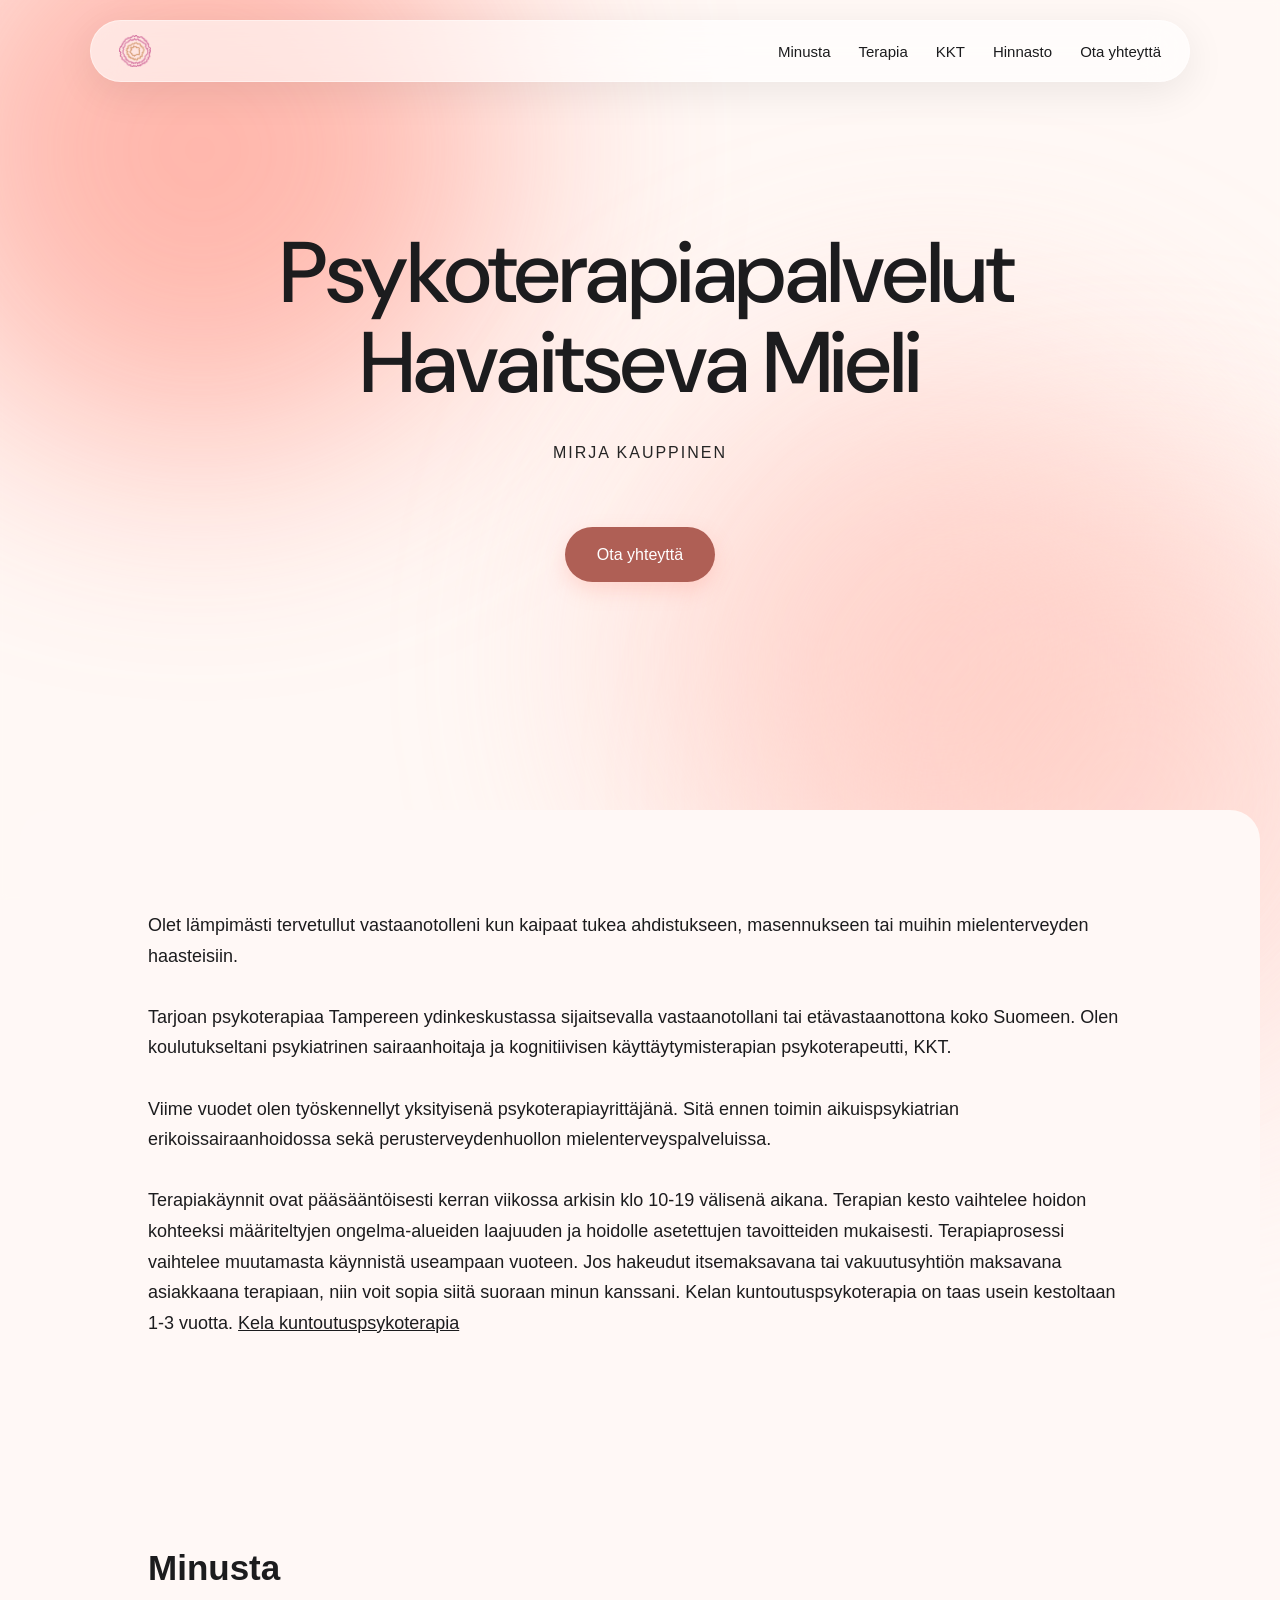
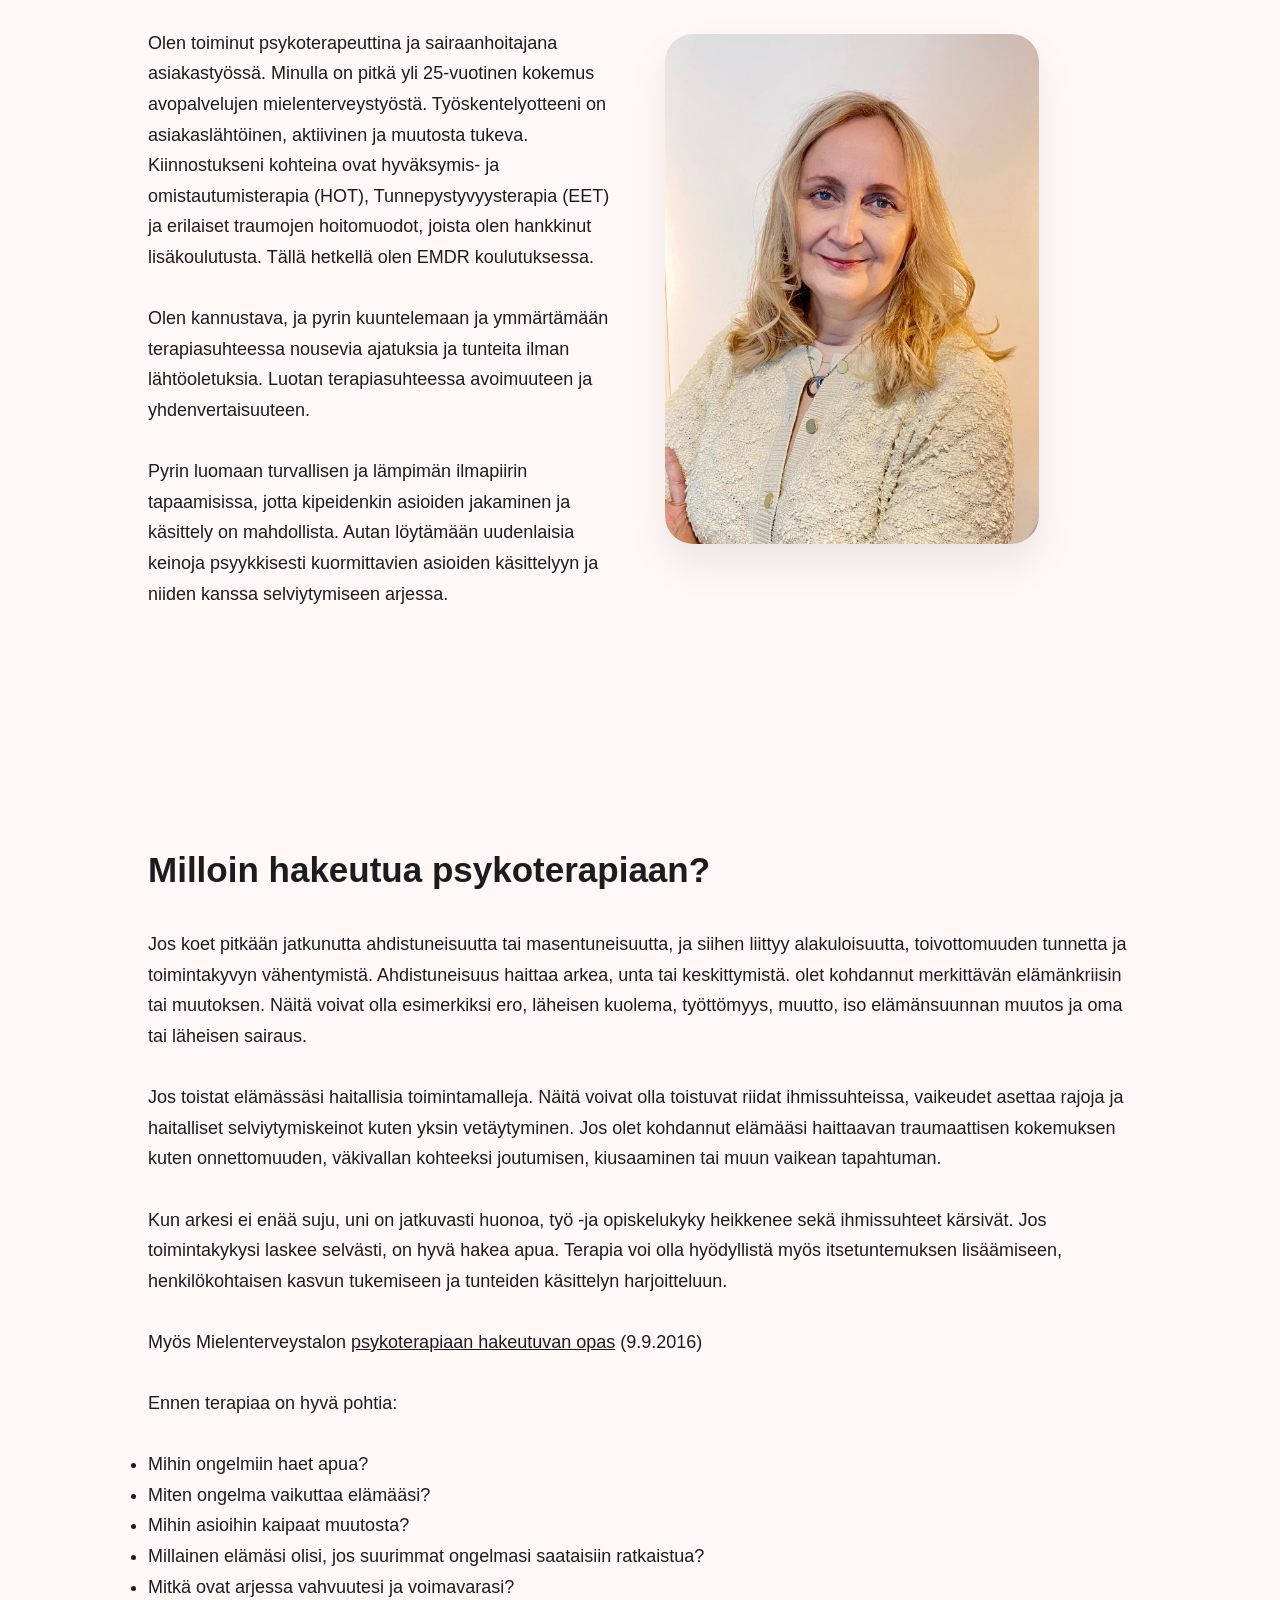
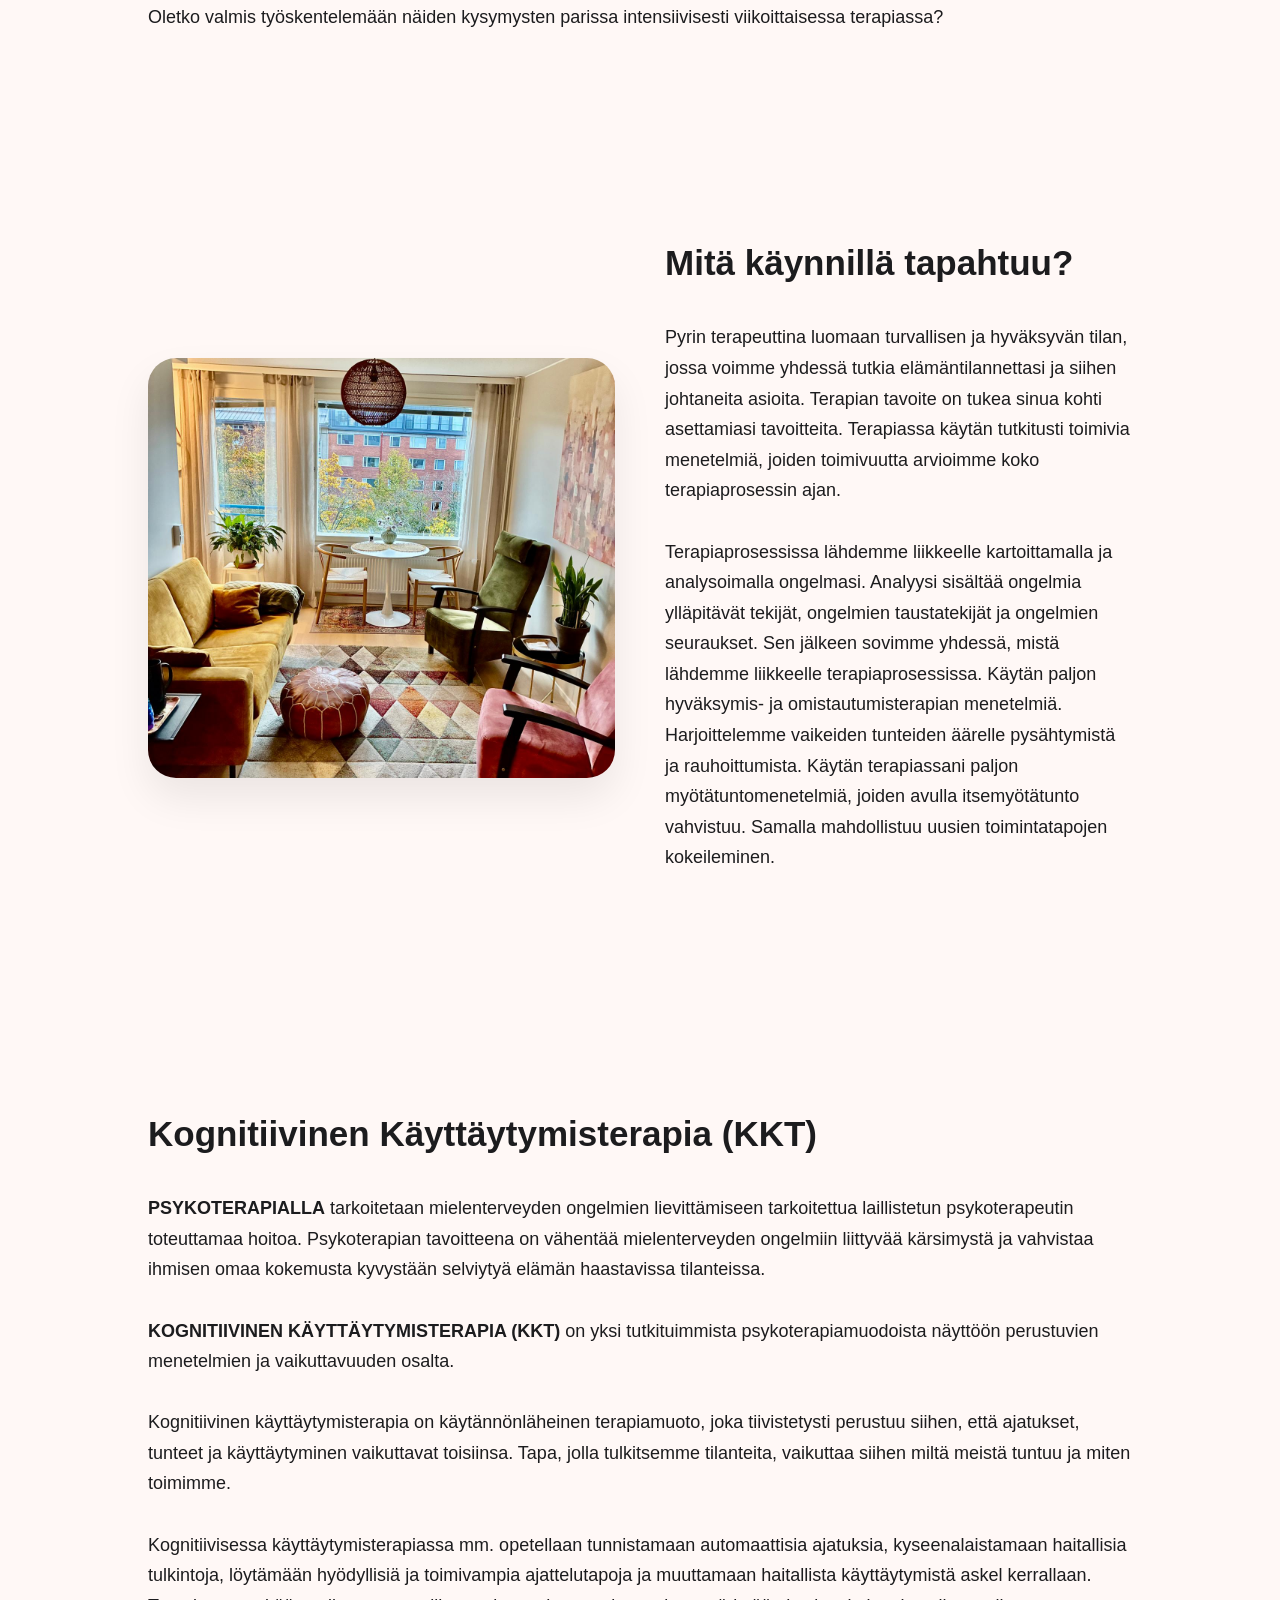
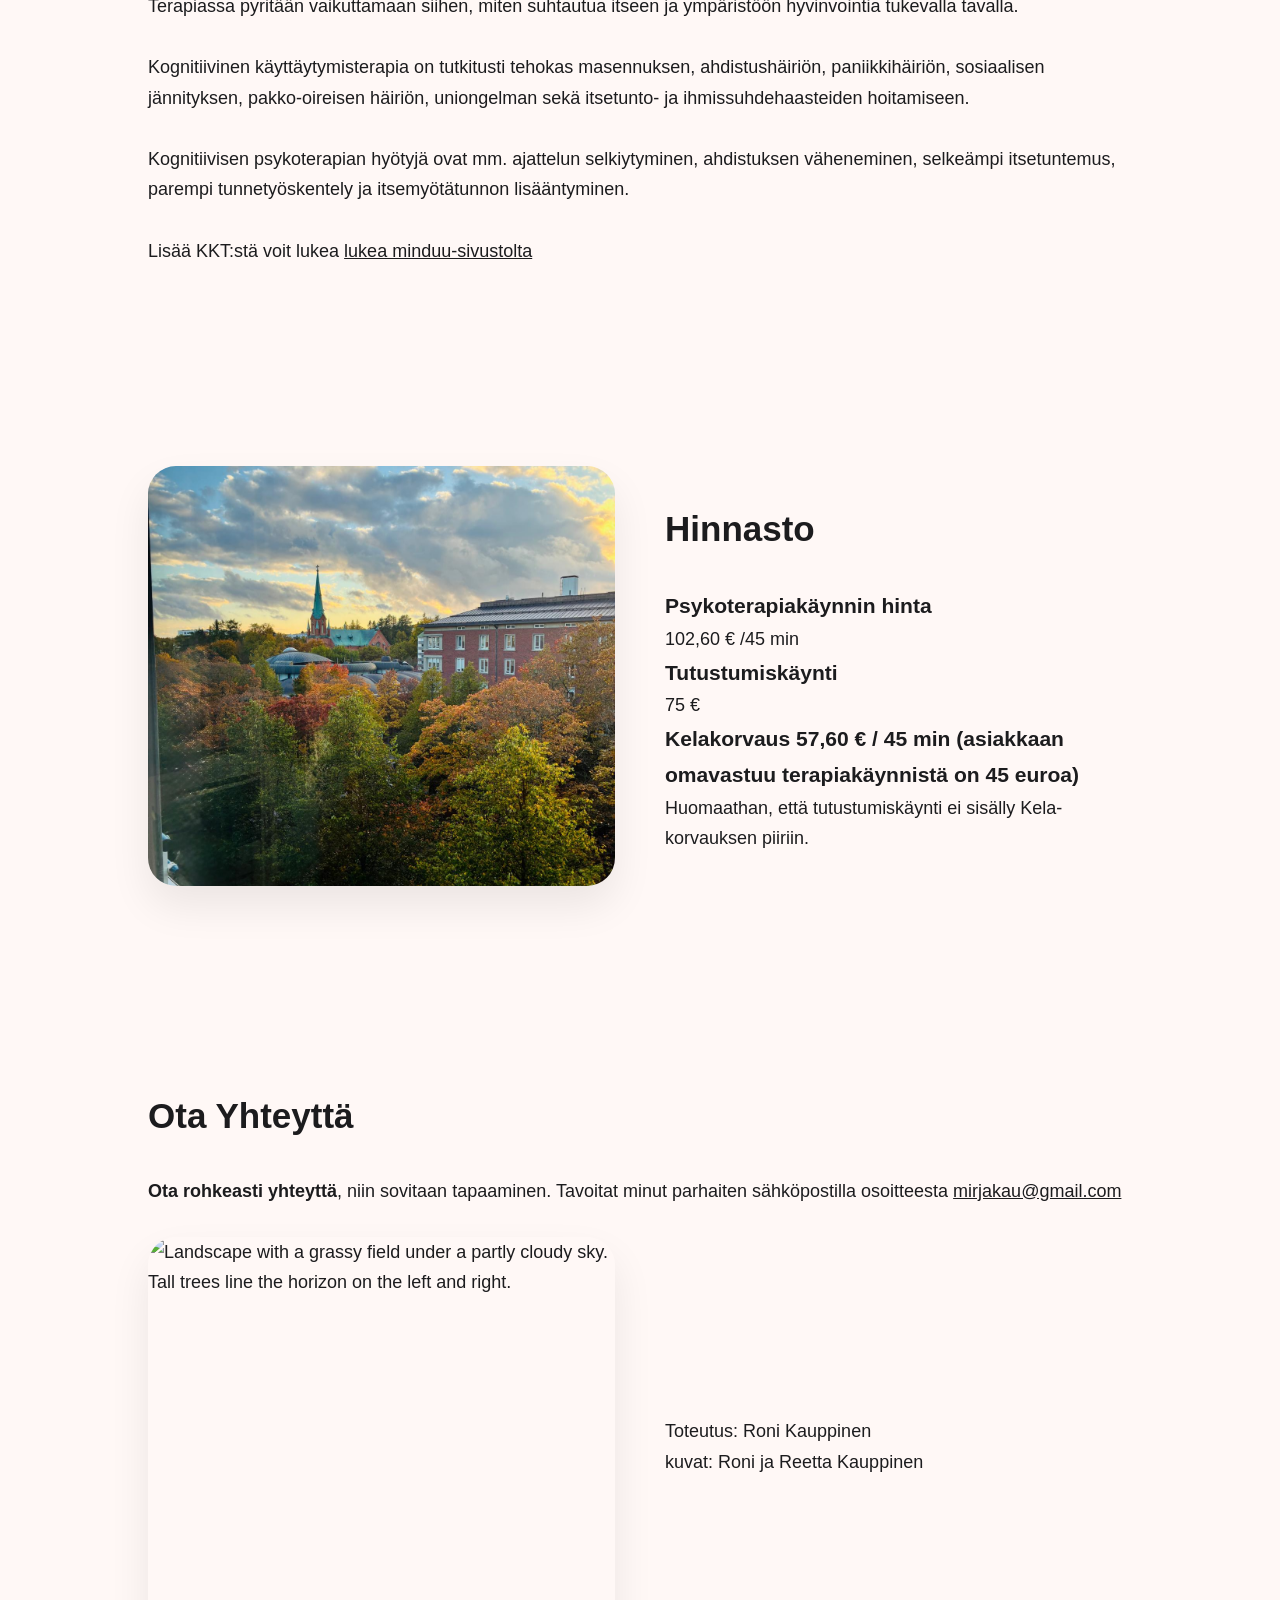
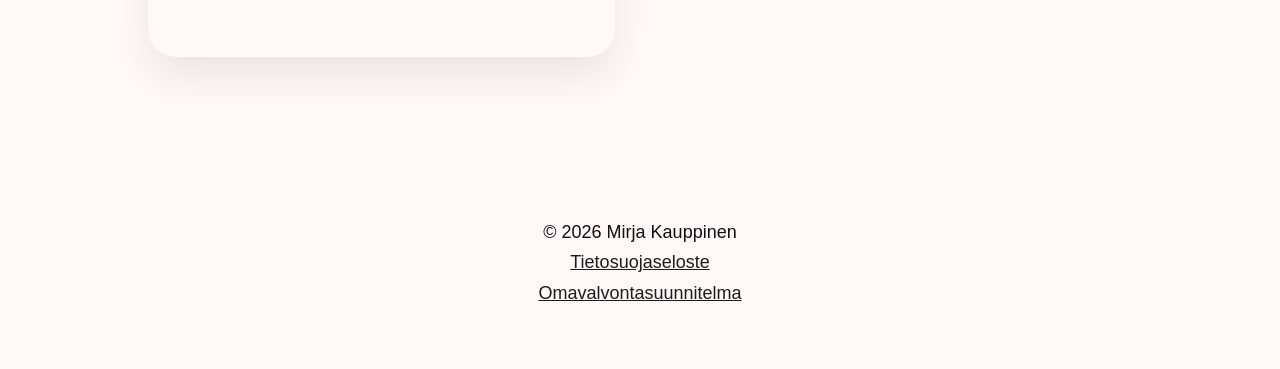
==== index.html @ 723a6aab "form added but hidden from users" ====
<!DOCTYPE html>
<html lang="fi">

<head>
  <meta charset="UTF-8">
  <meta name="viewport" content="width=device-width, initial-scale=1">
  <title>Havaitseva Mieli</title>
  <link rel="stylesheet" href="style/style.css">
  <link rel="icon" href="assets/logo.png">
  <link rel="preconnect" href="https://fonts.googleapis.com">
  <link rel="preconnect" href="https://fonts.gstatic.com" crossorigin>
  <link href="https://fonts.googleapis.com/css2?family=DM+Sans:ital,opsz,wght@0,9..40,100..1000;1,9..40,100..1000&display=swap" rel="stylesheet">
  <meta name="author" content="Roni Kauppinen">
  <meta name="keywords" content="Olet lämpimästi tervetullut vastaanotolleni kun kaipaat tukea ahdistukseen, masennukseen tai muihin mielenterveyden haasteisiin. Tarjoan psykoterapiaa Tampereen ydinkeskustassa sijaitsevalla vastaanotollani tai etävastaanottona koko Suomeen. Olen koulutukseltani psykiatrinen sairaanhoitaja ja kognitiivisen käyttäytymisterapian psykoterapeutti, KKT.[...] ">
  <meta name="description" content="Psykoterapiapalvelu Havaitseva Mieli">
  <meta name="theme-color" content="#FFD6CF">
</head>
<body>
  <div class="background-blobs">
    <div class="blob blob1"></div>
    <div class="blob blob2"></div>
    <div class="blob blob3"></div>
  </div>
  
  <nav class="navbar" aria-label="Main navigation">
    <div class="nav-container">
    <div class="overlay">
    </div>
      <a href="#hero"><div class="logo"><img src="assets/logo.png" alt="icon"></div></a>
    
      <ul class="nav-links">
        <li><a href="#about">Minusta</a></li>
        <li><a href="#therapy">Terapia</a></li>
        <li><a href="#KKT">KKT</a></li>
        <li><a href="#prices">Hinnasto</a></li>
        <li><a href="#contact">Ota yhteyttä</a></li>
      </ul>
      <button class="hamburger" aria-label="Open menu" aria-expanded="false">
        <span></span>
        <span></span>
        <span></span>
      </button>
    </div>
  </nav>

  <header class="hero" id="hero">
    <div class="hero-element">
      <h1>Psykoterapiapalvelut <br>Havaitseva Mieli</h1>
      <br><p class="subtitle">Mirja Kauppinen</p><br>
      <a href="#contact" class="cta">Ota yhteyttä</a>
    </div>
  </header>
  <main>
    <section class="introduction" id="introduction">
      <p>Olet lämpimästi tervetullut vastaanotolleni kun kaipaat tukea ahdistukseen, masennukseen tai muihin mielenterveyden haasteisiin.</p><br>
      <p>Tarjoan psykoterapiaa Tampereen ydinkeskustassa sijaitsevalla vastaanotollani tai etävastaanottona koko Suomeen. Olen koulutukseltani psykiatrinen sairaanhoitaja ja kognitiivisen käyttäytymisterapian psykoterapeutti, KKT. </p><br>
      <p>Viime vuodet olen työskennellyt yksityisenä psykoterapiayrittäjänä. Sitä ennen toimin aikuispsykiatrian erikoissairaanhoidossa sekä perusterveydenhuollon mielenterveyspalveluissa.</p><br>
      <p>Terapiakäynnit ovat pääsääntöisesti kerran viikossa arkisin klo 10-19 välisenä aikana. Terapian kesto vaihtelee hoidon kohteeksi määriteltyjen ongelma-alueiden laajuuden ja hoidolle asetettujen tavoitteiden mukaisesti. Terapiaprosessi vaihtelee muutamasta käynnistä useampaan vuoteen. Jos hakeudut itsemaksavana tai vakuutusyhtiön maksavana asiakkaana terapiaan, niin voit sopia siitä suoraan minun kanssani. Kelan kuntoutuspsykoterapia on taas usein kestoltaan 1-3 vuotta. <a href="https://kela.fi/kuntoutuspsykoterapia" target="_blank">Kela kuntoutuspsykoterapia</a></p>
    </section>

    <section class="about" id="about">
      <div class="split">
        <div class="text">
          <h2>Minusta</h2>
          <p>Olen toiminut psykoterapeuttina ja sairaanhoitajana asiakastyössä. Minulla on pitkä yli 25-vuotinen kokemus avopalvelujen mielenterveystyöstä. Työskentelyotteeni on asiakaslähtöinen, aktiivinen ja muutosta tukeva. Kiinnostukseni kohteina ovat hyväksymis- ja omistautumisterapia (HOT), Tunnepystyvyysterapia (EET) ja erilaiset traumojen hoitomuodot, joista olen hankkinut lisäkoulutusta. Tällä hetkellä olen EMDR koulutuksessa.</p><br>
          <p>Olen kannustava, ja pyrin kuuntelemaan ja ymmärtämään terapiasuhteessa nousevia ajatuksia ja tunteita ilman lähtöoletuksia. Luotan terapiasuhteessa avoimuuteen ja yhdenvertaisuuteen.</p><br>
          <p>Pyrin luomaan turvallisen ja lämpimän ilmapiirin tapaamisissa, jotta kipeidenkin asioiden jakaminen ja käsittely on mahdollista. Autan löytämään uudenlaisia keinoja psyykkisesti kuormittavien asioiden käsittelyyn ja niiden kanssa selviytymiseen arjessa.​</p><br>
        </div>
        <div class="portrait">
          <img src="assets/portrait2.jpeg" class="portrait-img" alt="Portrait of the therapist">
        </div>
      </div>
    </section>

    <section class="therapy" id="therapy">
      <h2>Milloin hakeutua psykoterapiaan?</h2>
      <p>Jos koet pitkään jatkunutta ahdistuneisuutta tai masentuneisuutta, ja siihen liittyy alakuloisuutta, toivottomuuden tunnetta ja toimintakyvyn vähentymistä. Ahdistuneisuus haittaa arkea, unta tai keskittymistä.
        olet kohdannut merkittävän elämänkriisin tai muutoksen. Näitä voivat olla esimerkiksi ero, läheisen kuolema, työttömyys, muutto, iso elämänsuunnan muutos ja oma tai läheisen sairaus.</p><br>
      <p>Jos toistat elämässäsi haitallisia toimintamalleja. Näitä voivat olla toistuvat riidat ihmissuhteissa, vaikeudet asettaa rajoja ja haitalliset selviytymiskeinot kuten yksin vetäytyminen.
        Jos olet kohdannut elämääsi haittaavan traumaattisen kokemuksen kuten onnettomuuden, väkivallan kohteeksi joutumisen, kiusaaminen tai muun vaikean tapahtuman.</p><br>
      <p>Kun arkesi ei enää suju, uni on jatkuvasti huonoa, työ -ja opiskelukyky heikkenee sekä ihmissuhteet kärsivät. Jos toimintakykysi laskee selvästi, on hyvä hakea apua.
        Terapia voi olla hyödyllistä myös itsetuntemuksen lisäämiseen, henkilökohtaisen kasvun tukemiseen ja tunteiden käsittelyn harjoitteluun.</p><br>
      <p>Myös Mielenterveystalon <a href="https://www.mielenterveystalo.fi/aikuiset/itsehoito-ja-oppaat/oppaat/psykoterapiaan_hakeutujan_opas/Pages/default.aspx" target="_blank">psykoterapiaan hakeutuvan opas</a> (9.9.2016)</p><br>
      <p>Ennen terapiaa on hyvä pohtia:</p><br>
      <ul>
        <li>Mihin ongelmiin haet apua?</li>
        <li>Miten ongelma vaikuttaa elämääsi?</li>
        <li>Mihin asioihin kaipaat muutosta?</li>
        <li>Millainen elämäsi olisi, jos suurimmat ongelmasi saataisiin ratkaistua?</li>
        <li>Mitkä ovat arjessa vahvuutesi ja voimavarasi?</li>
      </ul> 
      <p>Oletko valmis työskentelemään näiden kysymysten parissa intensiivisesti viikoittaisessa terapiassa?</p>
    </section>
    <section class="ther" id="ther">
      <div class="split reverse">
        <div class="visual">
          <img src="assets/office6.jpeg" class="visual-img" alt="Cozy room with a yellow sofa, orange armchair, and geometric-patterned rugs. Natural.">
        </div>
        <div class="text">
          <h2>Mitä käynnillä tapahtuu?</h2>
          <p>Pyrin terapeuttina luomaan turvallisen ja hyväksyvän tilan, jossa voimme yhdessä tutkia elämäntilannettasi ja siihen johtaneita asioita. Terapian tavoite on tukea sinua kohti asettamiasi tavoitteita. Terapiassa käytän tutkitusti toimivia menetelmiä, joiden toimivuutta arvioimme koko terapiaprosessin ajan.</p><br>
          <p>Terapiaprosessissa lähdemme liikkeelle kartoittamalla ja analysoimalla ongelmasi. Analyysi sisältää ongelmia ylläpitävät tekijät, ongelmien taustatekijät ja ongelmien seuraukset. Sen jälkeen sovimme yhdessä, mistä lähdemme liikkeelle terapiaprosessissa. Käytän paljon hyväksymis- ja omistautumisterapian menetelmiä. Harjoittelemme vaikeiden tunteiden äärelle pysähtymistä ja rauhoittumista. Käytän terapiassani paljon myötätuntomenetelmiä, joiden avulla itsemyötätunto vahvistuu. Samalla mahdollistuu uusien toimintatapojen kokeileminen.</p><br>
        </div> 
      </div>
    </section>

    <section class="KKT" id="KKT">
      <h2>Kognitiivinen Käyttäytymisterapia (KKT)</h2>
      <p><strong>PSYKOTERAPIALLA</strong> tarkoitetaan mielenterveyden ongelmien lievittämiseen tarkoitettua laillistetun psykoterapeutin toteuttamaa hoitoa. Psykoterapian tavoitteena on vähentää mielenterveyden ongelmiin liittyvää kärsimystä ja vahvistaa ihmisen omaa kokemusta kyvystään selviytyä elämän haastavissa tilanteissa.</p><br>
      <p><strong>KOGNITIIVINEN KÄYTTÄYTYMISTERAPIA (KKT)</strong> on yksi tutkituimmista psykoterapiamuodoista näyttöön perustuvien menetelmien ja vaikuttavuuden osalta.</p><br>
      <p>Kognitiivinen käyttäytymisterapia on käytännönläheinen terapiamuoto, joka tiivistetysti perustuu siihen, että ajatukset, tunteet ja käyttäytyminen vaikuttavat toisiinsa. Tapa, jolla tulkitsemme tilanteita, vaikuttaa siihen miltä meistä tuntuu ja miten toimimme.</p><br>
      <p>Kognitiivisessa käyttäytymisterapiassa mm. opetellaan tunnistamaan automaattisia ajatuksia, kyseenalaistamaan haitallisia tulkintoja, löytämään hyödyllisiä ja toimivampia ajattelutapoja ja muuttamaan haitallista käyttäytymistä askel kerrallaan. Terapiassa pyritään vaikuttamaan siihen, miten suhtautua itseen ja ympäristöön hyvinvointia tukevalla tavalla.</p><br>
      <p>Kognitiivinen käyttäytymisterapia on tutkitusti tehokas masennuksen, ahdistushäiriön, paniikkihäiriön, sosiaalisen jännityksen, pakko-oireisen häiriön, uniongelman sekä itsetunto- ja ihmissuhdehaasteiden hoitamiseen.</p><br>
      <p>Kognitiivisen psykoterapian hyötyjä ovat mm. ajattelun selkiytyminen, ahdistuksen väheneminen, selkeämpi itsetuntemus, parempi tunnetyöskentely ja itsemyötätunnon lisääntyminen. </p><br>
      <p>Lisää KKT:stä voit lukea <a href="https://minduu.fi/fi/psykoterapian-abc/psykoterapiasuuntaukset/kognitiivinen-kayttaytymisterapia" target="_blank">lukea minduu-sivustolta</a></p>
    </section>

    <section class="prices" id="prices">
      <div class="split reverse">
        <div class="visual">
          <img src="assets/park_view.jpeg" class="visual-img" alt="uusi teksti">
        </div>
        <div class="text">
          <h2>Hinnasto</h2>
          <h3>Psykoterapiakäynnin hinta</h3>
          <p>102,60 € /45 min</p>
          <h3>Tutustumiskäynti</h3>
          <p>75 €</p>
          <h3>Kelakorvaus 57,60 € / 45 min (asiakkaan omavastuu terapiakäynnistä on 45 euroa)</h3>
          <p>Huomaathan, että tutustumiskäynti ei sisälly Kela-korvauksen piiriin.</p>
        </div>
      </div>
    </section>
    
    <section class="contact" id="contact">
      <h2>Ota Yhteyttä</h2>
      <p><strong>Ota rohkeasti yhteyttä</strong>, niin sovitaan tapaaminen. Tavoitat minut parhaiten sähköpostilla osoitteesta <a href="mailto:mirjakau@gmail.com">mirjakau@gmail.com</a></p><br>
      <div class="split">
        <form class="contact-form hidden_form" method="POST">
          <label for="name_for_form">Nimi *</label>
          <input type="text" name="name" id="name_for_form" required  autocomplete="name">
          
          <label for="email_for_form">Sähköposti *</label>
          <input type="email" name="email" id="email_for_form" required  autocomplete="email">
          
          <label for="message_for_form">Viesti *</label>
          <textarea name="message" id="message_for_form" required></textarea>
          
          <button type="submit" class="cta">Lähetä viesti</button>
          <br><br>
        </form>
        <div class="visual">
          <img src="assets/field.jpg" class="visual-img" alt="Landscape with a grassy field under a partly cloudy sky. Tall trees line the horizon on the left and right.">
        </div>
        <div>
          <p>Toteutus: Roni Kauppinen</p>
          <p>kuvat: Roni ja Reetta Kauppinen</p></div>
      </div>
    </section>
  </main>
    
    <footer>
      <p>© 2026 Mirja Kauppinen</p>
      <!--links-->
      <a href="assets/tietosuoja_2026.pdf" target="_blank">Tietosuojaseloste</a><br>
      <a href="assets/Omavalvonta_2026.pdf" target="_blank">Omavalvontasuunnitelma</a>
    </footer>
    
    <script src="script/script.js"></script>
  </body>
</html>
---- style/style.css ----
/* -- DESKTOP/GENERAL -- */
*{
    margin:0;
    padding:0;
    box-sizing:border-box;
}
.split{
    display:grid;
    grid-template-columns:1fr 1fr;
    gap:50px;
    align-items:center;
}
.split.reverse .text{
    order:2;
}
.split.reverse .visual{
    order:1;
}
.text{
    max-width:520px;
}
.visual{
    width: auto;
    height:420px;
    border-radius:28px;
    position:relative;
    overflow:hidden;
    box-shadow:0 20px 40px rgba(0,0,0,0.08);
}
.visual-img {
    width: 100%;
    height: 100%;
    object-fit: cover;
}
.portrait{
    box-shadow:0 20px 40px rgba(0,0,0,0.08);
    height:510px;
    border-radius:28px;
    width: 80%;
    overflow:hidden;
    position:relative;
}
.hidden_form{
    display: none;
} 
.portrait-img{
    width: 100%;
    height: 100%;
    object-fit: cover;
}
body{
    font-family:-apple-system,BlinkMacSystemFont,"Segoe UI",sans-serif;
    background: url("../assets/sky.jpg") center/cover no-repeat fixed;
    background-color:#FFF8F6;
    color:#1C1C1E;
    line-height:1.7;
    font-size:18px;
}
body::before{
    content:"";
    position:fixed;
    inset:0;
    background:rgba(255,248,246,0.6);
    backdrop-filter:blur(3px);
    z-index:-1;
}
a{
    color:#1C1C1E;
}
/* NAVBAR */

.navbar{
    position:fixed;
    top:20px;
    left:0;
    right:0;
    margin:0 auto;
    width:90%;
    max-width:1100px;
    z-index:1000;
    backdrop-filter:blur(20px);
    background:rgba(255,255,255,0.6);
    border-radius:40px;
    border:1px solid rgba(255,255,255,0.4);
    box-shadow:0 10px 40px rgba(0,0,0,0.08);
}
.nav-container{
    display:flex;
    justify-content:space-between;
    align-items:center;
    padding:14px 28px;
}
.logo{
    display:flex;
    align-items:center;
}
.logo img{
    height:32px;
    width:auto;
    display:block;
}
.nav-links{
    display:flex;
    gap:28px;
    list-style:none;
}
.nav-links a{
    text-decoration:none;
    color:#1C1C1E;
    font-size:15px;
    position:relative;
}
.nav-links a::after{
    content:"";
    position:absolute;
    bottom:-6px;
    left:0;
    width:0;
    height:2px;
    background:#FF8A7A;
    transition:0.3s;
}
.nav-links a:hover::after{
    width:100%;
}
    
/* BACKGROUND CONTAINER */

.background-blobs{
    position:fixed;
    inset:0;
    z-index:-1;
    pointer-events:none;
}
    
/* BLOBS */

.blob{
    position:absolute;
    width:600px;
    height:600px;
    border-radius:50%;
    filter:blur(120px);
    opacity:0.6;
    animation:float 25s infinite ease-in-out;
}
.blob1{
    background:#FF8A7A;
    top:-150px;
    left:-100px;
}
.blob2{
    background:#FFD6CF;
    bottom:-200px;
    right:-150px;
    animation-delay:6s;
}
.blob3{
    background:#FFC2B8;
    top:40%;
    left:50%;
    animation-delay:12s;
}
    
/* HERO */
    
.hero{
    position:relative;
    overflow:hidden;
    height:90vh;
    display:flex;
    align-items:center;
    justify-content:center;
    background-size: cover;
    background-position: center;
}
.hero::before{
    background:rgba(255,248,246,0.6);
    position:fixed;
    background-size: cover;
}
.hero-element{
    max-width:800px; 
    padding:40px;
    text-align:center;
}
.cta{
    display:inline-block;
    margin-top:30px;
    padding:14px 32px;
    background:#AF5F55;
    color:#fff;
    text-decoration:none;
    border: none;
    border-radius:999px;
    font-size:16px;
    font-weight:500;
    transition:all 0.25s ease;
    box-shadow:0 8px 20px rgba(255,138,122,0.25);
}
.cta:hover{    
    transform:translateY(-2px);
    box-shadow:0 12px 30px rgba(255,138,122,0.35);
}
.cta:active{    
    transform:translateY(0);
}
.hero-element h1{
    font-family: "DM Sans", sans-serif;
    font-size:clamp(48px, 8vw, 86px);
    font-weight:500;
    line-height:1.05;
    letter-spacing:-1.5px;
}
.subtitle{
    font-size:16px;
    letter-spacing:2px;
    text-transform:uppercase;
    color:rgb(37, 37, 37);
}
            
/* SECTIONS */
    
section{
    margin: 0 20px 0 20px !important;
    padding:100px 10%;
    background: #FFF8F6;
}
.introduction{
    border-radius: 30px 30px 0 0;
}
.contact{
    border-radius: 0 0 30px 30px;
}
.data{
    border-radius: 0 0 30px 30px;
}
h2{
    font-size:35px;
    margin-bottom:30px;
}
    
/* valuesS */

.values-grid{
    display:grid;
    grid-template-columns:repeat(auto-fit,minmax(250px,1fr));
    gap:30px;
}
.values-card{
    padding:30px;
    border-radius:20px;
    background:rgba(255,255,255,0.7);
    backdrop-filter:blur(20px);
    box-shadow:0 10px 30px rgba(0,0,0,0.06);
}
    
/* CONTACT */
    
.contact-grid{
    display:grid;
    grid-template-columns:1fr 1fr;
    gap:60px;
}
    
/* FORM */
    
.contact-form label{
    display:block;
    margin-top:20px;
}
    
.contact-form input, .contact-form textarea{
    width:100%;
    padding:14px;
    margin-top:8px;
    border-radius:12px;
    border:1px solid #ddd;
    font-size:16px;
}
.contact-form textarea{
    min-height:120px;
    resize:vertical;
}
       
/* FOOTER */
    
footer{
    text-align:center;
    padding:60px;
    color:rgb(17, 15, 15);
}
    
/* ACCESSIBILITY */
    
input:focus, textarea:focus, button:focus{
    outline:3px solid #FF8A7A;
}

/* HAMBURGER */

.hamburger {
    display: none;
    flex-direction: column;
    gap: 5px;
    cursor: pointer;

    /* reset button styles */
    background: none;
    border: none;
    padding: 0;
    margin: 0;
    appearance: none;
    -webkit-appearance: none;
}

.hamburger span{
    width:22px;
    height:2px;
    background:#1C1C1E;
    display:block;
}
.hamburger:focus {
    outline: 2px solid #a1a1a7;
    outline-offset: 4px;
  }

/* NON MOBILE BLOB */

.mobile_div {
    display:none;
}
.overlay {
    display: none;
}
.no-scroll {
    overflow: hidden;
  }

/* -- MOBILE -- */

@media (max-width:900px){
    .hero{
        height:75vh;
        background-size:cover;
        background-position:center top;
    }
    .hero-element h1{
        margin: 4px;
        font-size:clamp(40px, 4vw, 60px);
        font-weight:500;
        line-height:1.05;
        letter-spacing:-1.5px;
    }
    .nav-links{
        display:none;
    }
    .contact-grid{
        grid-template-columns:1fr;
    }
    .navbar{
        top:10px;
        width:95%;
        border-radius:40px;
        position: fixed;
        transition: transform 0.3s ease;
        z-index: 1000;
    }
    .navbar.hide {
        transform: translateY(-150%);
    }
    .overlay.active {
        position: fixed;
        opacity: 1;
        display: flex;
        top: 0;
        left: 0;
        width: 100vw;
        height: 100vh;
        backdrop-filter: blur(200px);
        background: 
        linear-gradient(rgba(209, 148, 104, 0.5), rgba(211, 111, 158, 0.5)),
        url("../assets/sky.jpg");
        z-index: 800;
    }
    .overlay {
        opacity: 0;
        pointer-events: all;
    }
    .nav-links{
        position: fixed;
        top: 0;
        left: 0;
        margin-left: 40%;
        width: 60vw;
        height: 100vh;
        border-radius: 10px 0 0 10px;
        transition: all 0.25s ease;
        background:rgba(255,248,246,0.6);
        backdrop-filter: blur(20px);
        -webkit-backdrop-filter: blur(20px);
        display: flex;
        flex-direction: column;
        gap: 22px;
        padding: 100px 30px;
        list-style: none;
        transform: translateX(100vw);
        transition: transform 0.35s ease;
        z-index: 900;
        border-top: 1px solid rgba(255,255,255,0.3);
        border-left: 1px solid rgba(255,255,255,0.15);
        box-shadow: inset 0 1px 1px rgba(255,255,255,0.2);
    }
    .navbar:has(.nav-links.active){
        width: 100%;
        max-width: 100%;
        border-radius: 0;
        top: 0;
    }
    
    .nav-links.active{
        transform: translateX(0);
    }
    .nav-links li{
        list-style: none;
        margin-bottom: 22px;
    }
    
    .nav-links a{
        font-size: 20px;
        font-weight: 600;
        text-decoration: none;
        color: #1C1C1E;
    }
    .nav-links .top-links{
        display: flex;
        flex-direction: column;
    }
    
    .nav-links .bottom-links{
        display: flex;
        flex-direction: column;
        gap: 12px;
        font-size: 14px;
    }
    .split{
        grid-template-columns:1fr;
        gap:40px;
    }
    .visual{
        height:260px;
    }
    .portrait{
        height:560px;
        width: auto;
    }
    .mobile_div {
        display:flex;
    }
    .hero-glass{
        padding:20px; 
        max-width:400px;
    }
    section{
        margin-right:0 !important;
        margin-left:0 !important;
        padding:80px 10%;
        background: #FFF8F6;
    }
    h2{
        font-size:35px;
        margin-bottom:30px;
    }
    .blob1{
        background:#FF8A7A;
        top:-150px;
        left:-100px;
    }
    .blob2{
        background:#FFD6CF;
        bottom:-200px;
        right:-500px;
        animation-delay:6s;
    }
    .blob3{
        background:#FFC2B8;
        top:40%;
        left:50%;
        animation-delay:12s;
    }
    .hamburger{
        display:flex;
        z-index:1000;
        border-radius: 50%;
    }
    
    .hamburger.active span:nth-child(1){
        transform: rotate(45deg) translate(5px, 5px);
    }
    
    .hamburger.active span:nth-child(2){
        opacity: 0;
    }
    
    .hamburger.active span:nth-child(3){
        transform: rotate(-45deg) translate(5px, -5px);
    }
    
    .hamburger span{
        transition: all 0.3s ease;
    }
}
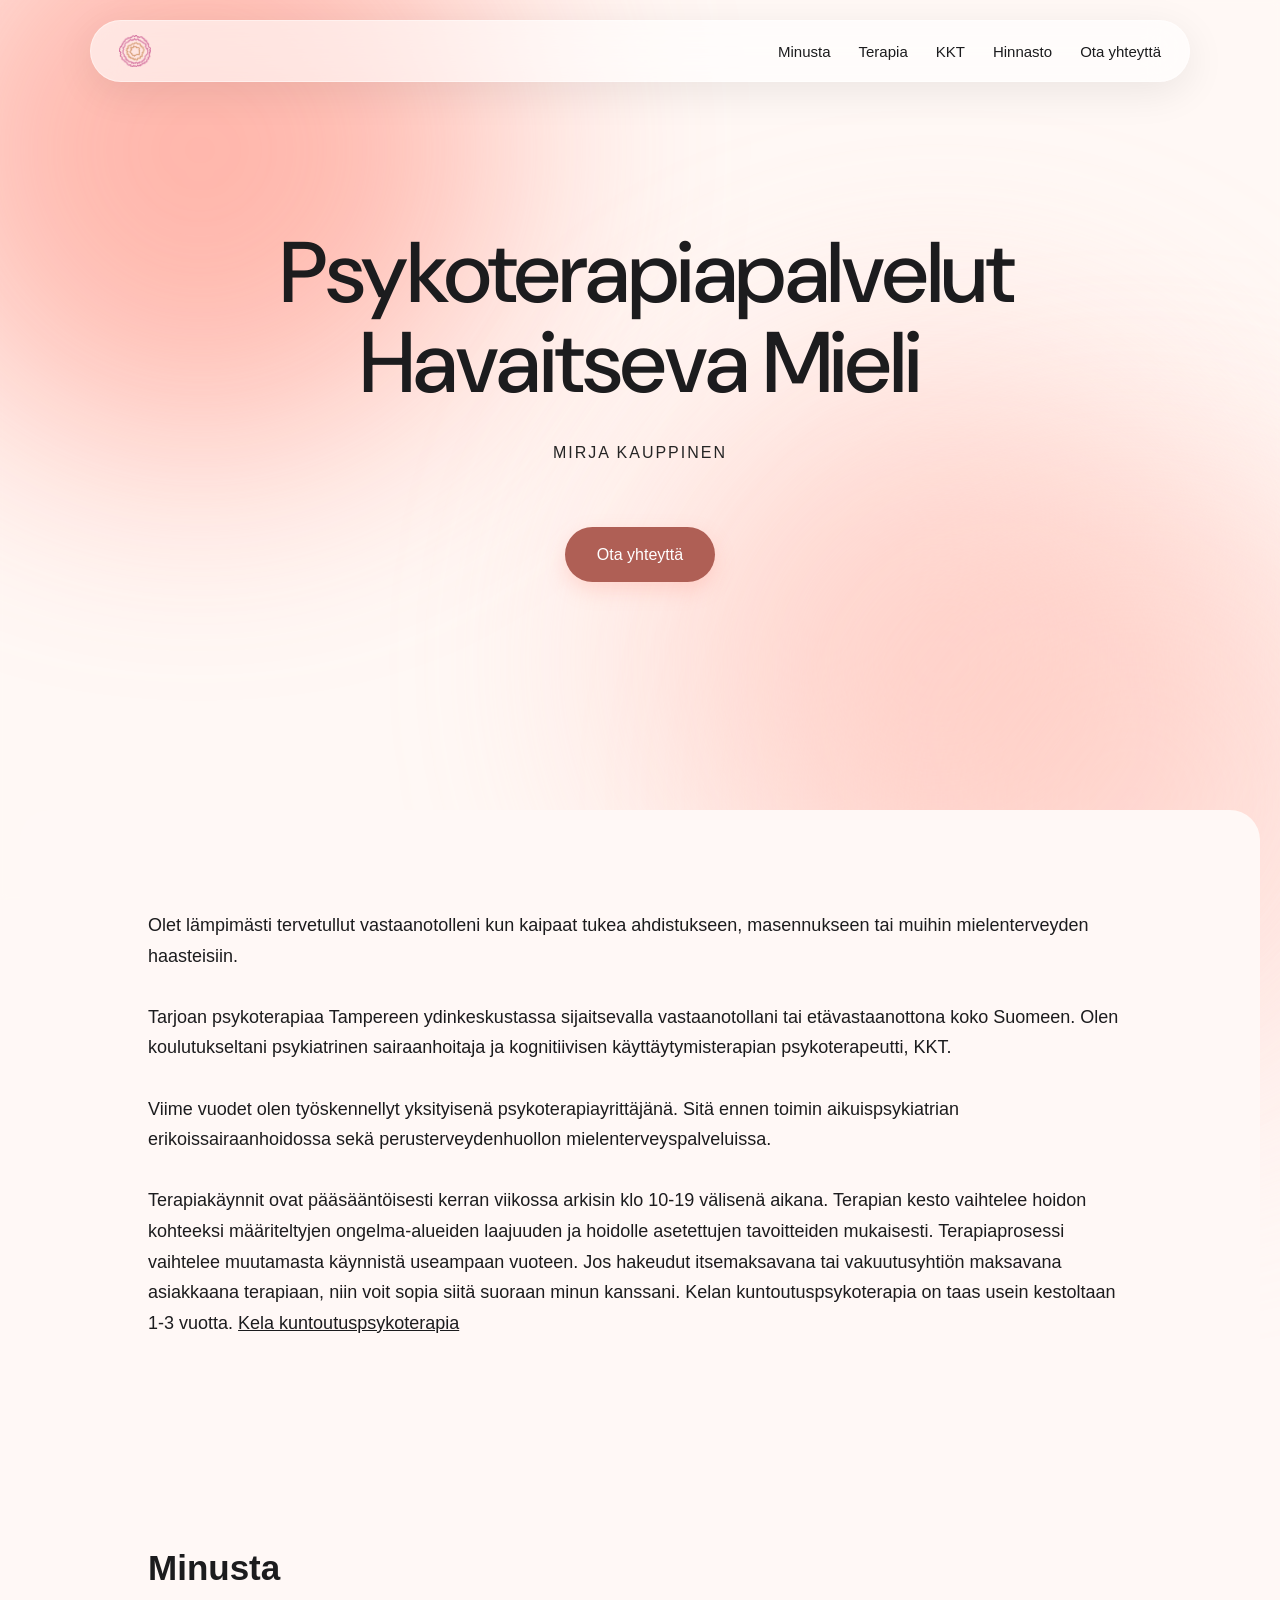
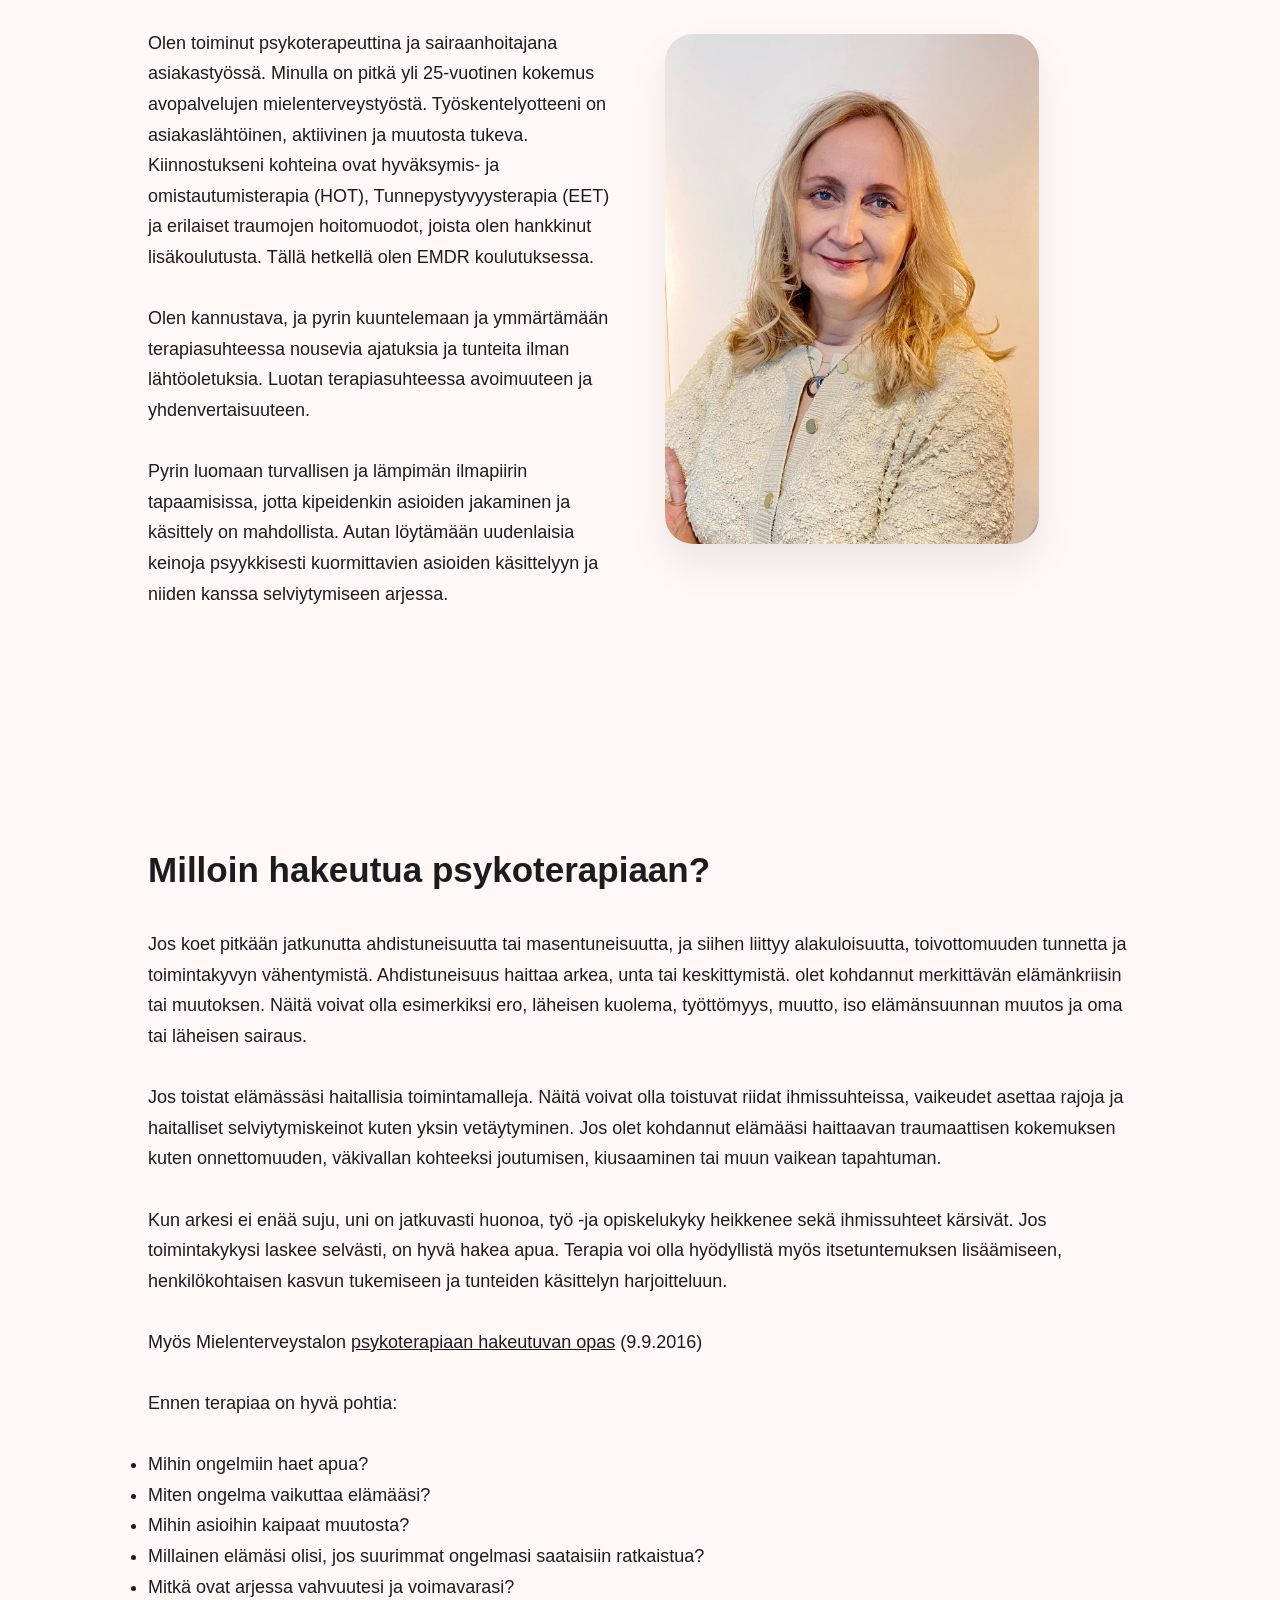
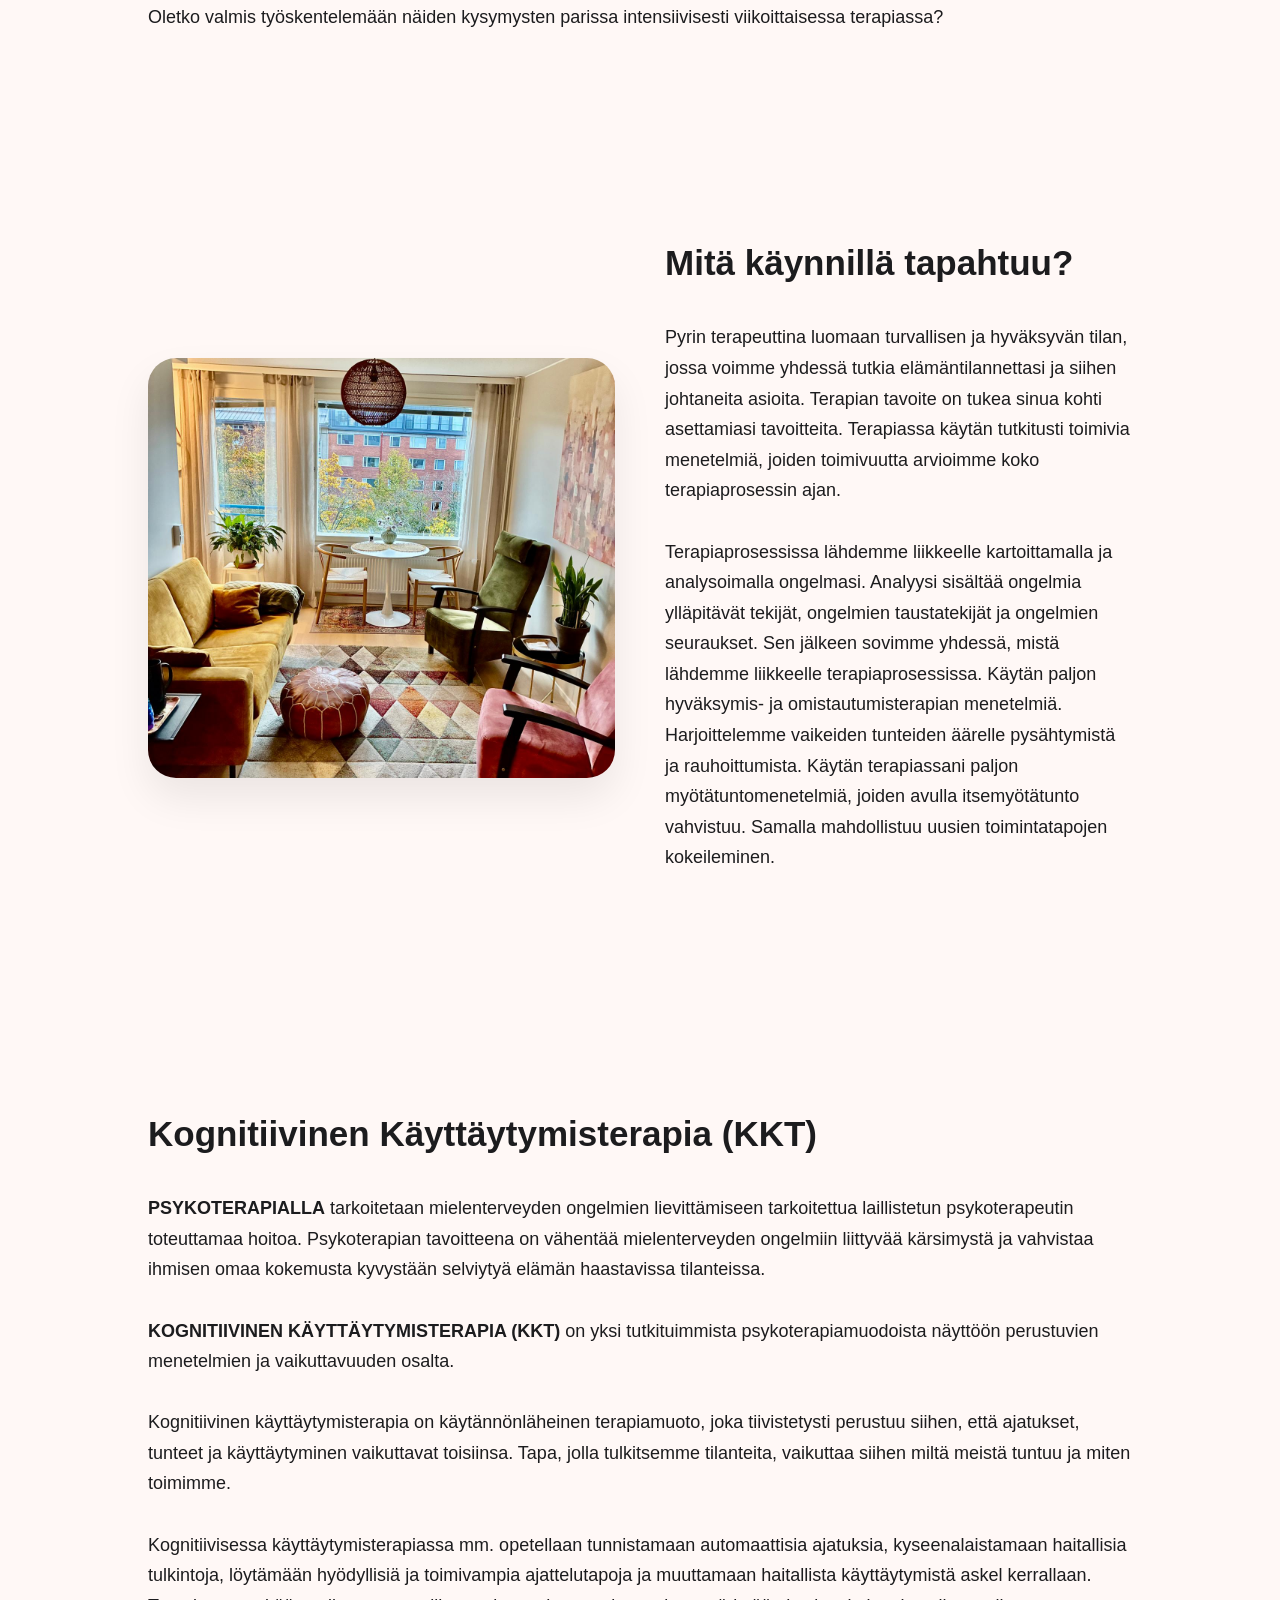
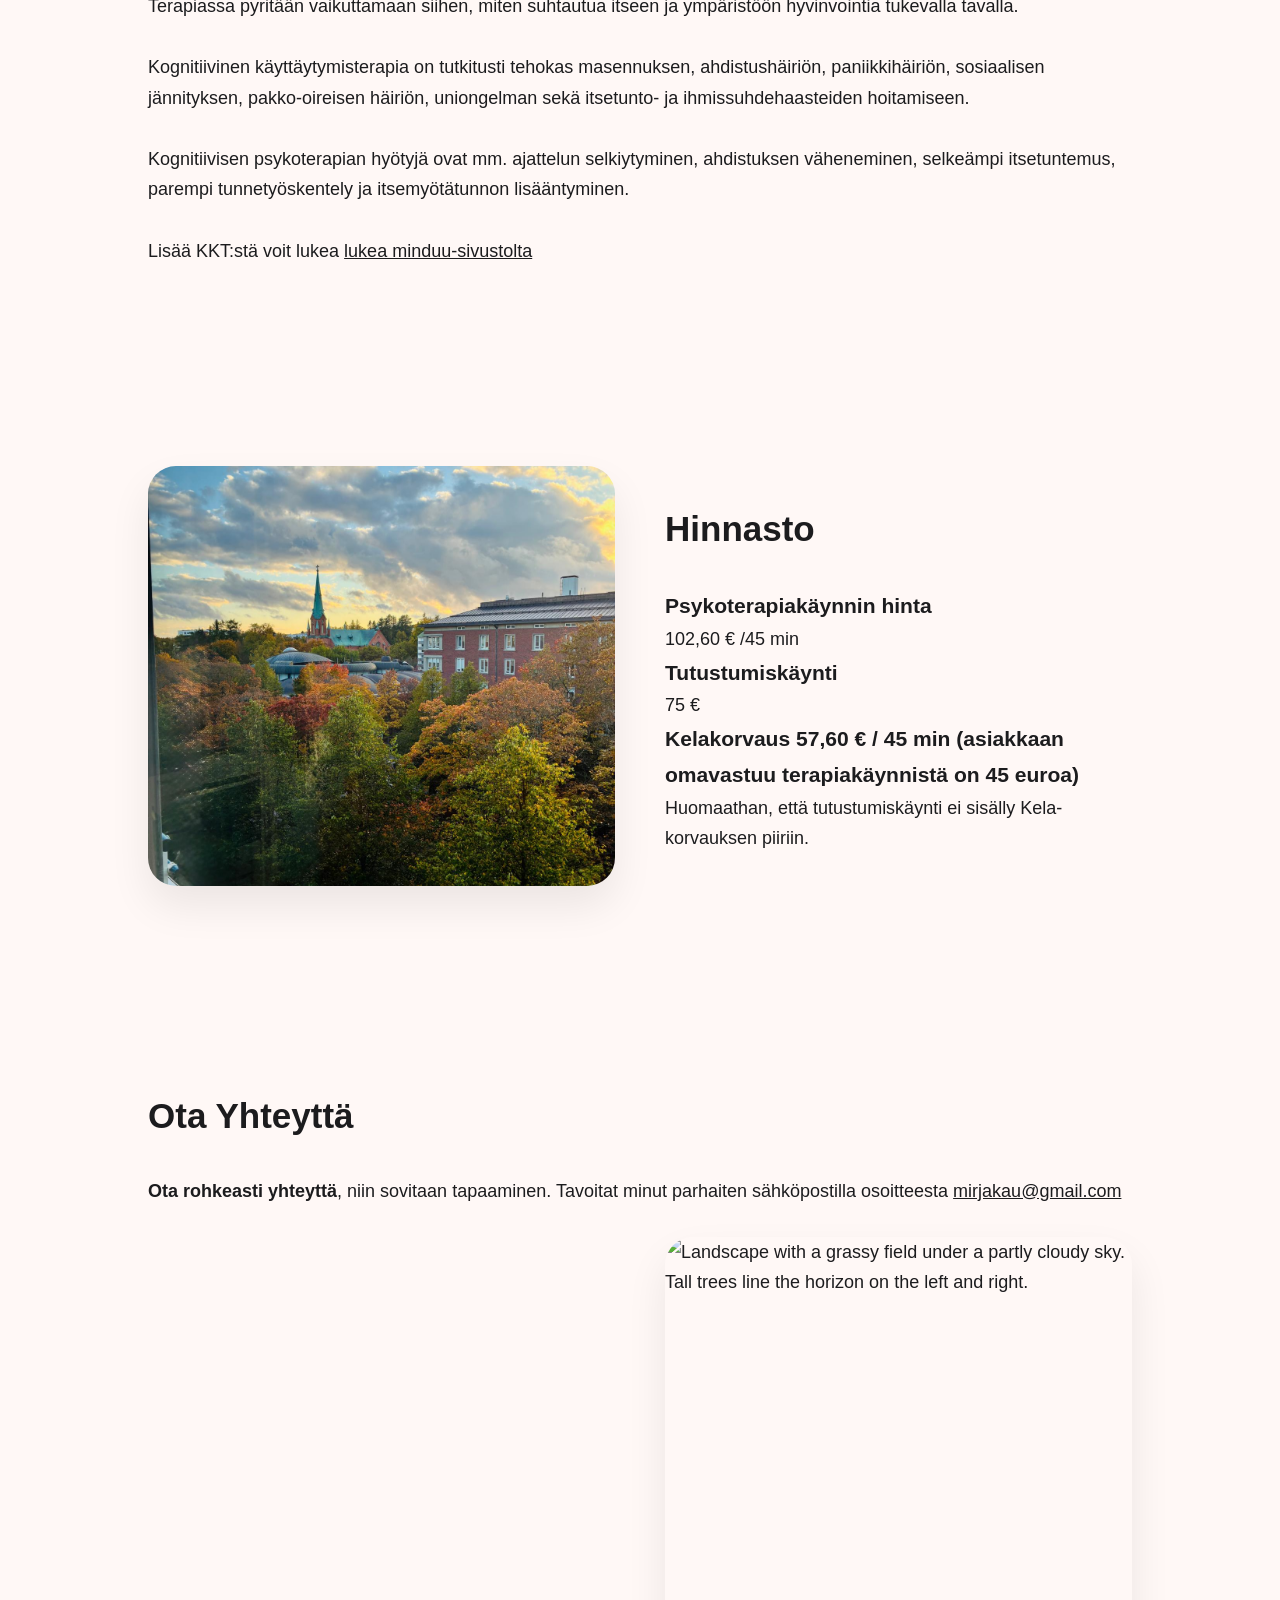
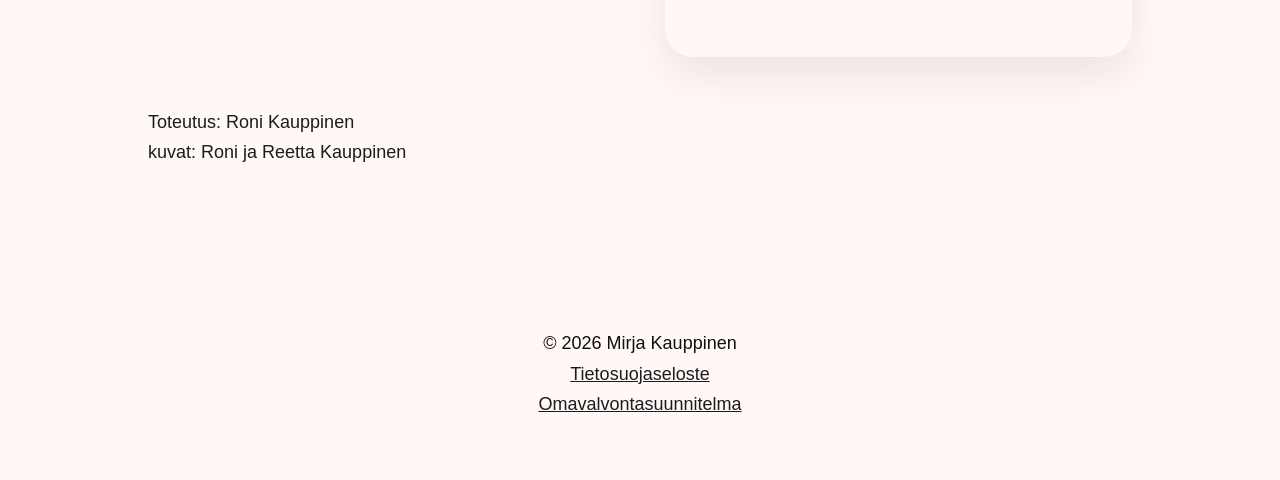
==== commit 265f7bcd: "form work" ====
--- a/index.html
+++ b/index.html
@@ -145,10 +145,16 @@
           
           <label for="message_for_form">Viesti *</label>
           <textarea name="message" id="message_for_form" required></textarea>
+
+          <div class="form-trap" aria-hidden="true">
+            <label for="website">Leave this field empty</label>
+            <input type="text"  name="website" id="website" tabindex="-1" autocomplete="off">
+          </div>
           
           <button type="submit" class="cta">Lähetä viesti</button>
           <br><br>
         </form>
+        <div id="form-status" role="status" aria-live="polite"></div>
         <div class="visual">
           <img src="assets/field.jpg" class="visual-img" alt="Landscape with a grassy field under a partly cloudy sky. Tall trees line the horizon on the left and right.">
         </div>
--- a/style/style.css
+++ b/style/style.css
@@ -16,6 +16,7 @@
 .split.reverse .visual{
     order:1;
 }
+/*trying to export css*/
 .text{
     max-width:520px;
 }
@@ -335,7 +336,34 @@
 }
 .no-scroll {
     overflow: hidden;
-  }
+}
+#form-status {
+    margin-top: 15px;
+}
+
+.form-sending {
+    opacity: 0.7;
+}
+
+.form-success {
+    color: #248a50;
+}
+
+.form-error {
+    color: #d93636;
+}
+
+.contact-form button:disabled {
+    opacity: 0.5;
+    cursor: not-allowed;
+}
+.form-trap {
+    position: absolute;
+    left: -9999px;
+    width: 1px;
+    height: 1px;
+    overflow: hidden;
+}
 
 /* -- MOBILE -- */
 
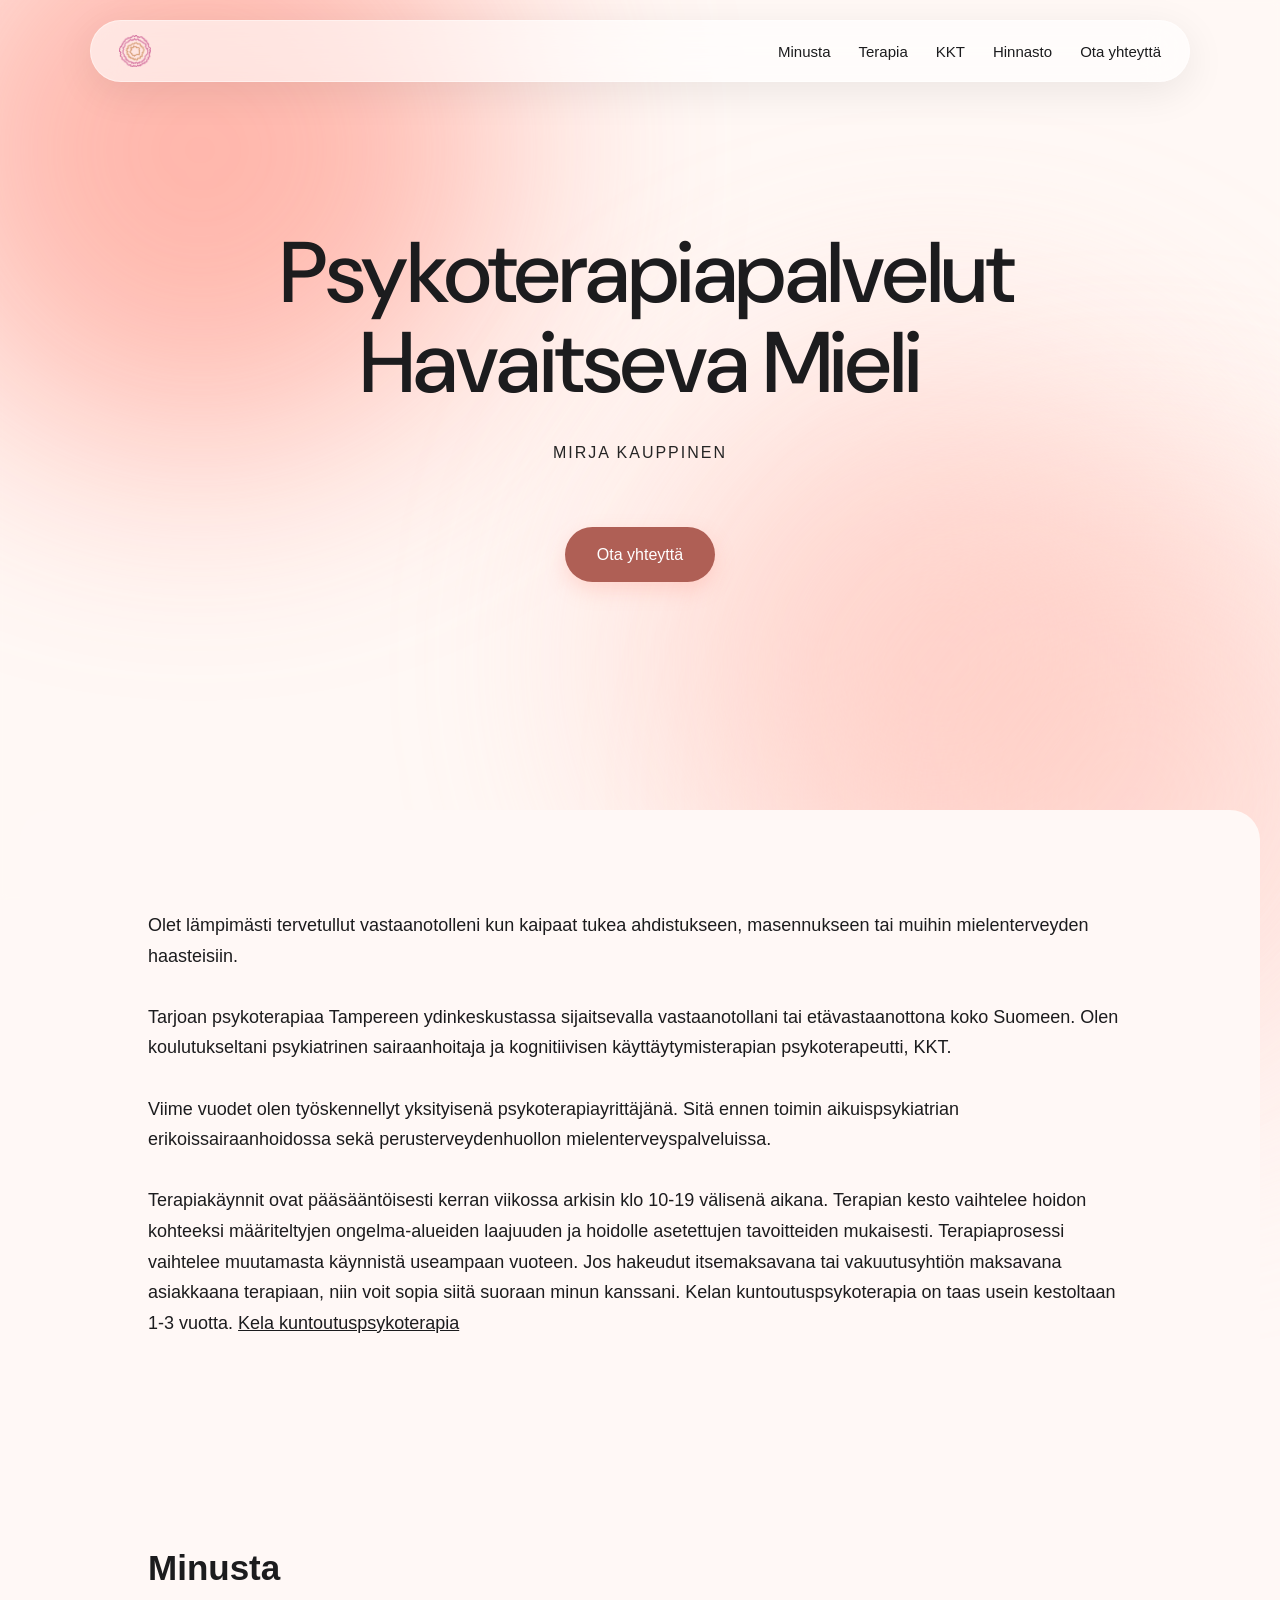
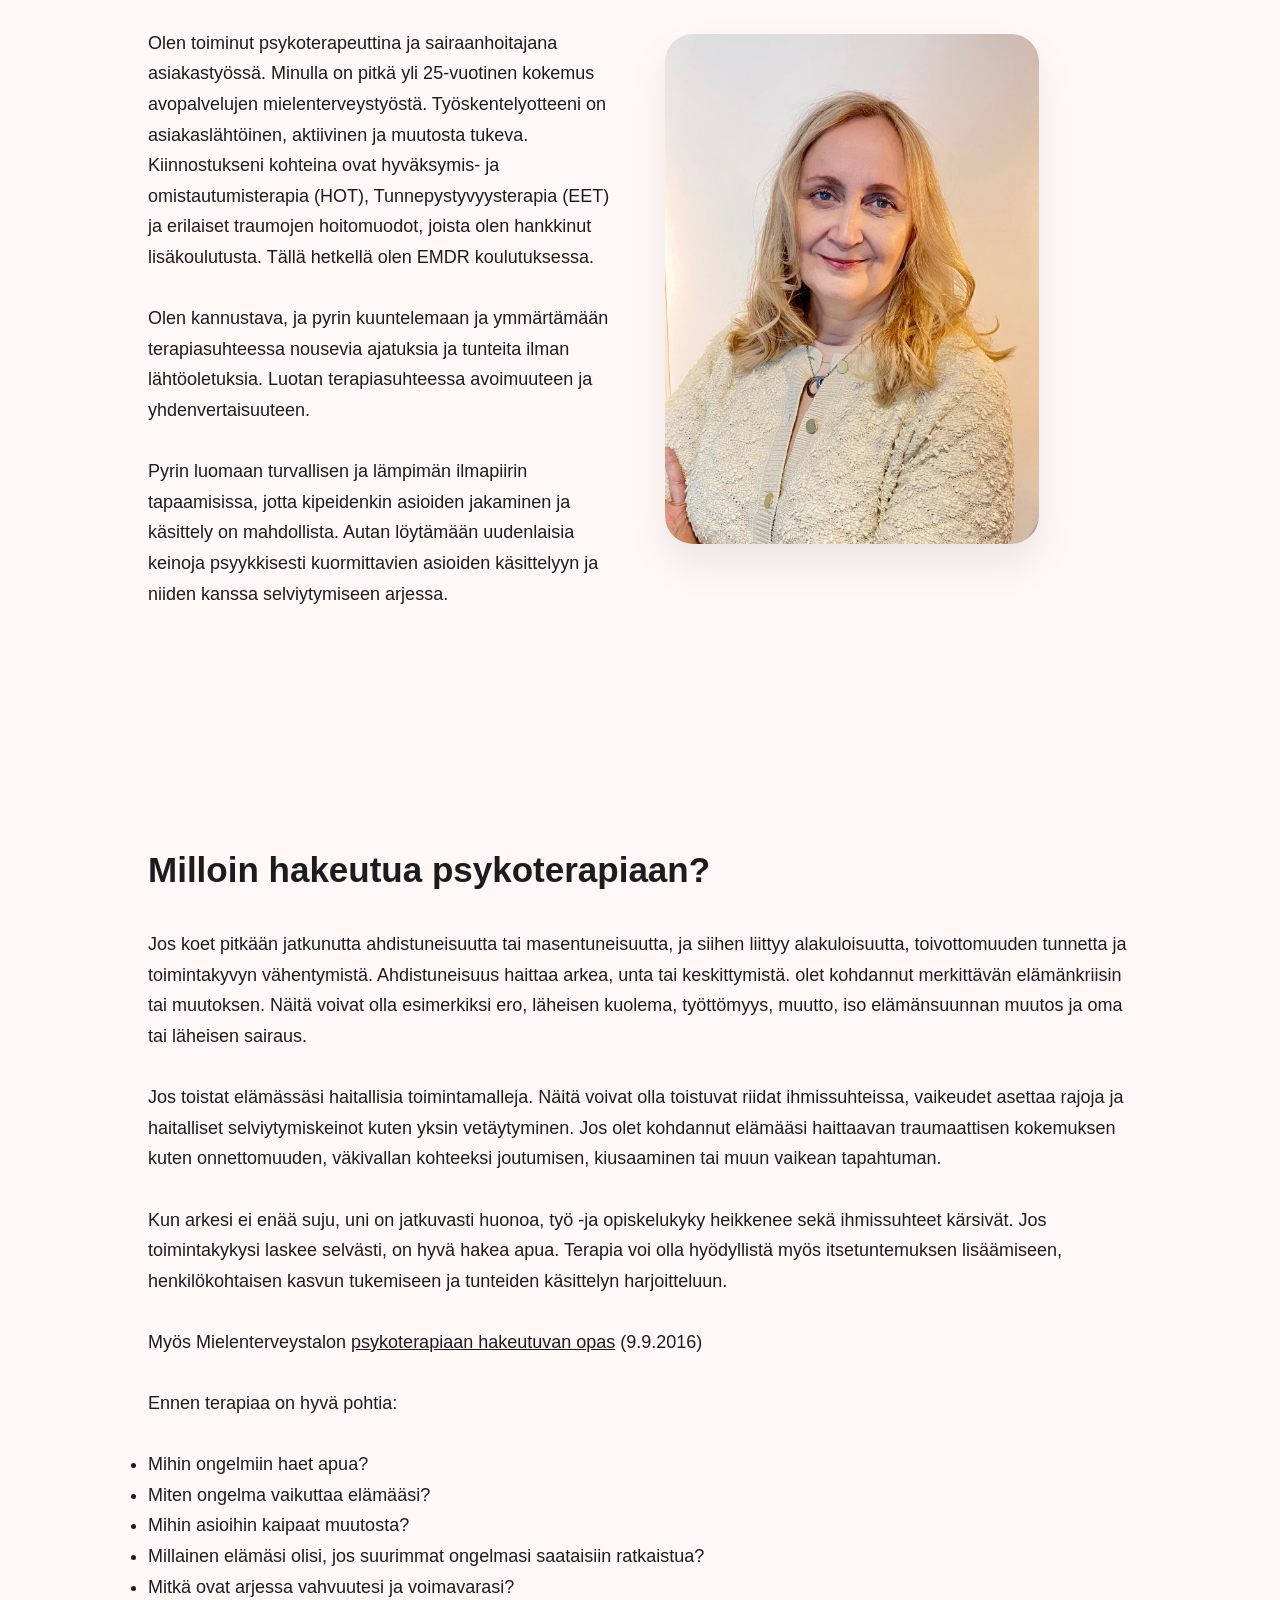
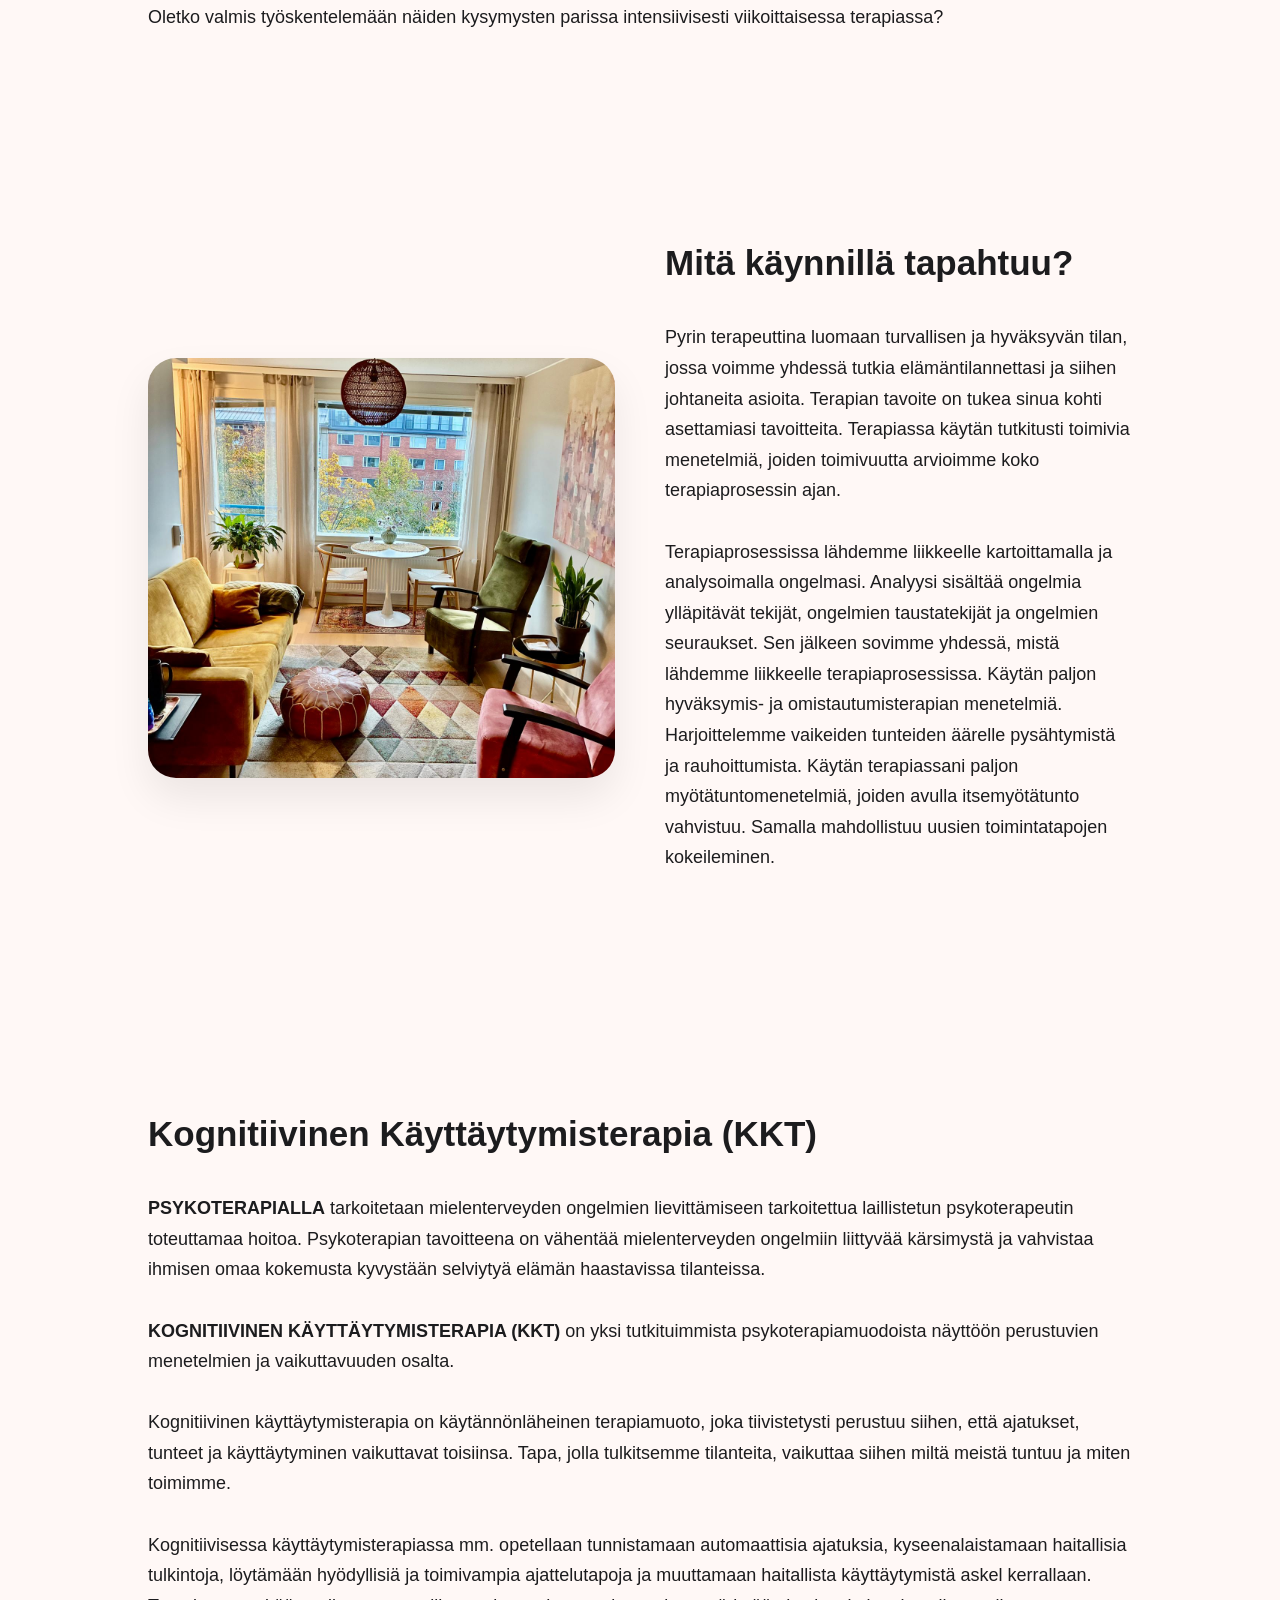
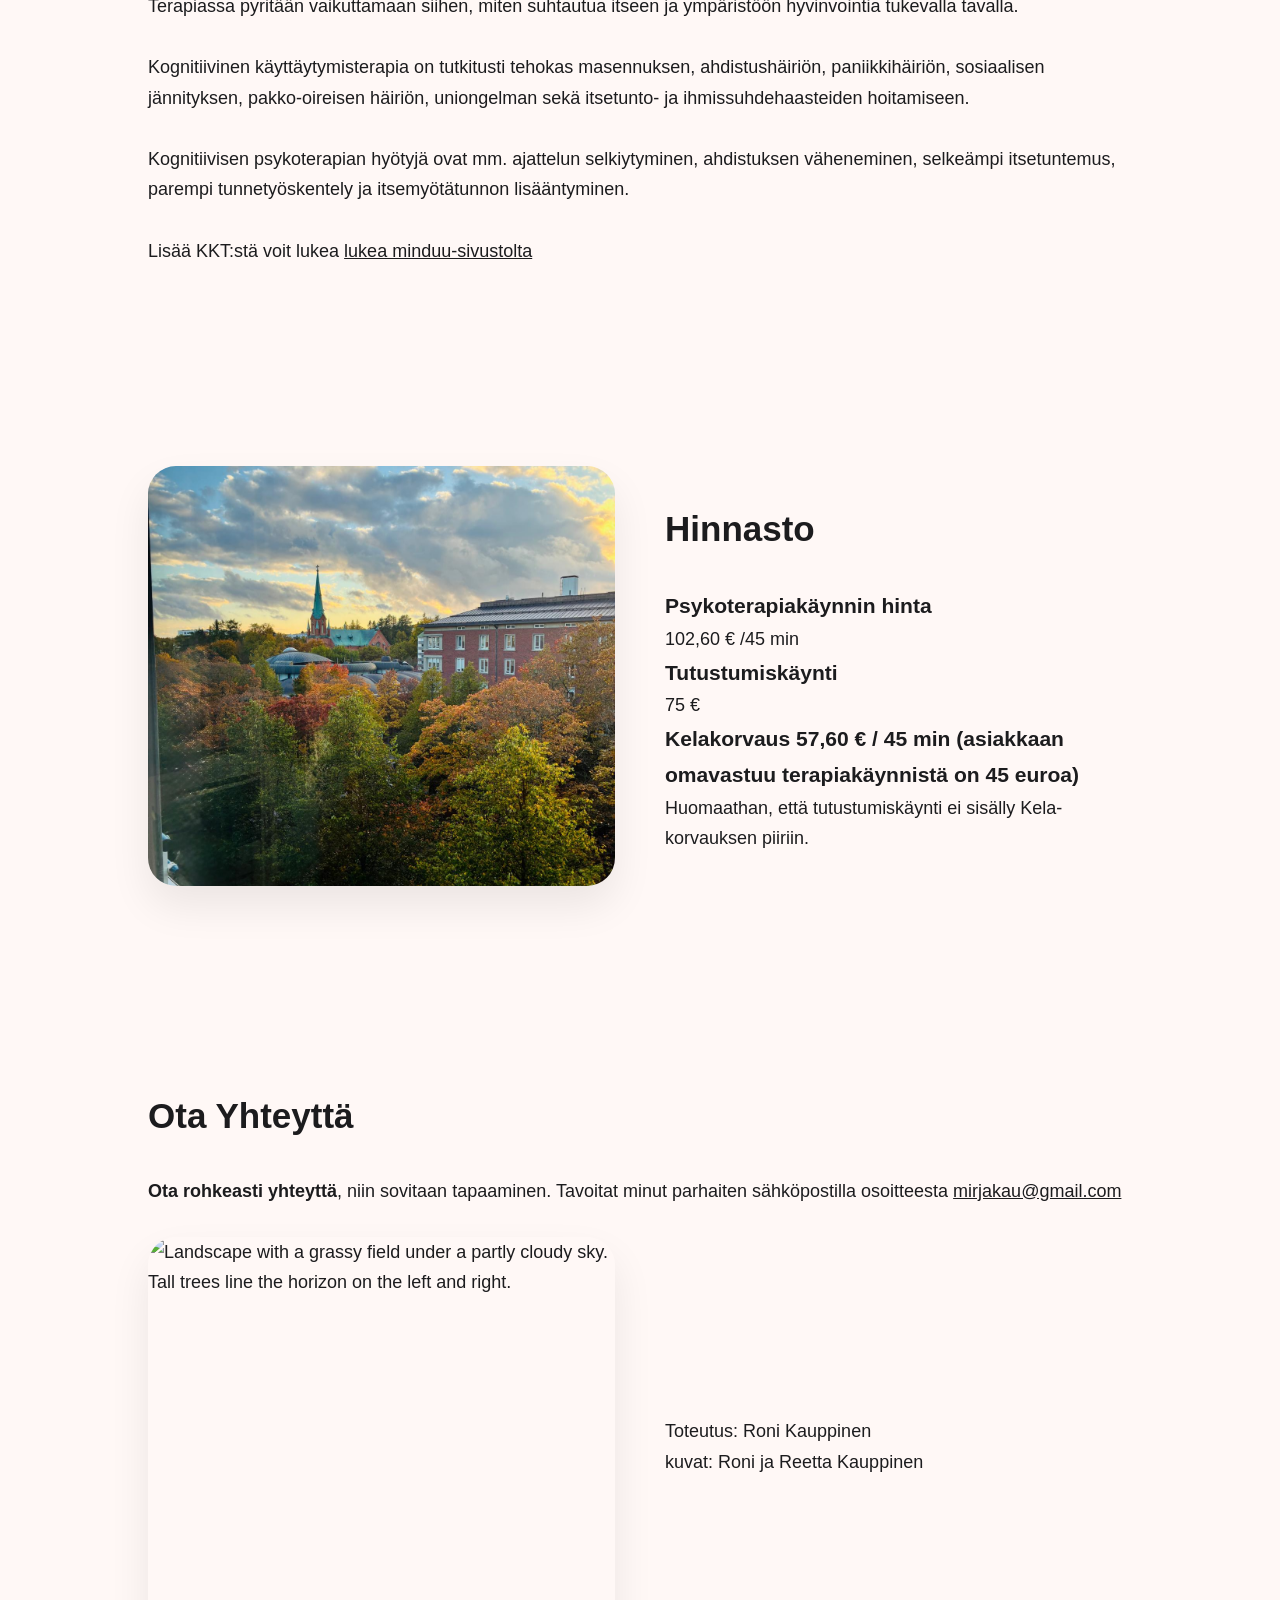
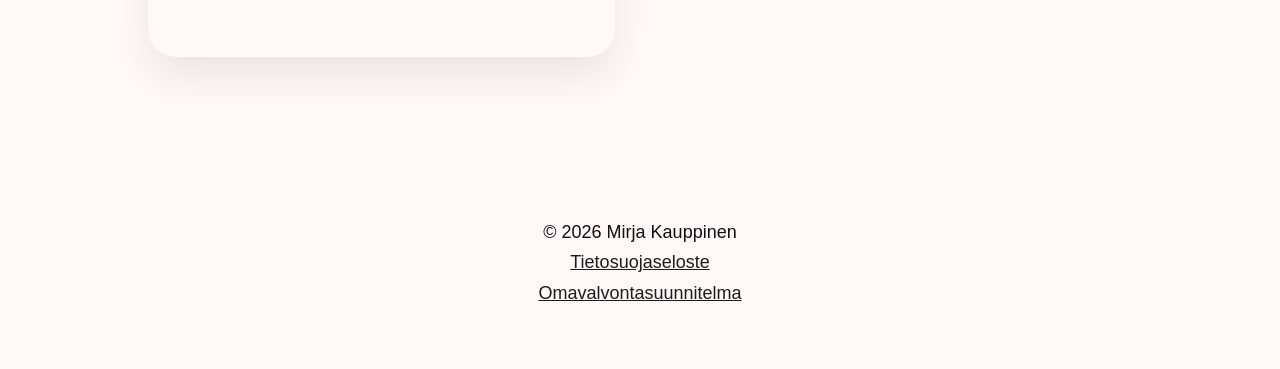
==== commit 7b1b627e: "form status moved" ====
--- a/index.html
+++ b/index.html
@@ -152,9 +152,9 @@
           </div>
           
           <button type="submit" class="cta">Lähetä viesti</button>
+          <div id="form-status" role="status" aria-live="polite"></div>
           <br><br>
         </form>
-        <div id="form-status" role="status" aria-live="polite"></div>
         <div class="visual">
           <img src="assets/field.jpg" class="visual-img" alt="Landscape with a grassy field under a partly cloudy sky. Tall trees line the horizon on the left and right.">
         </div>
--- a/style/style.css
+++ b/style/style.css
@@ -357,6 +357,9 @@
     opacity: 0.5;
     cursor: not-allowed;
 }
+/*
+  trap
+*/
 .form-trap {
     position: absolute;
     left: -9999px;
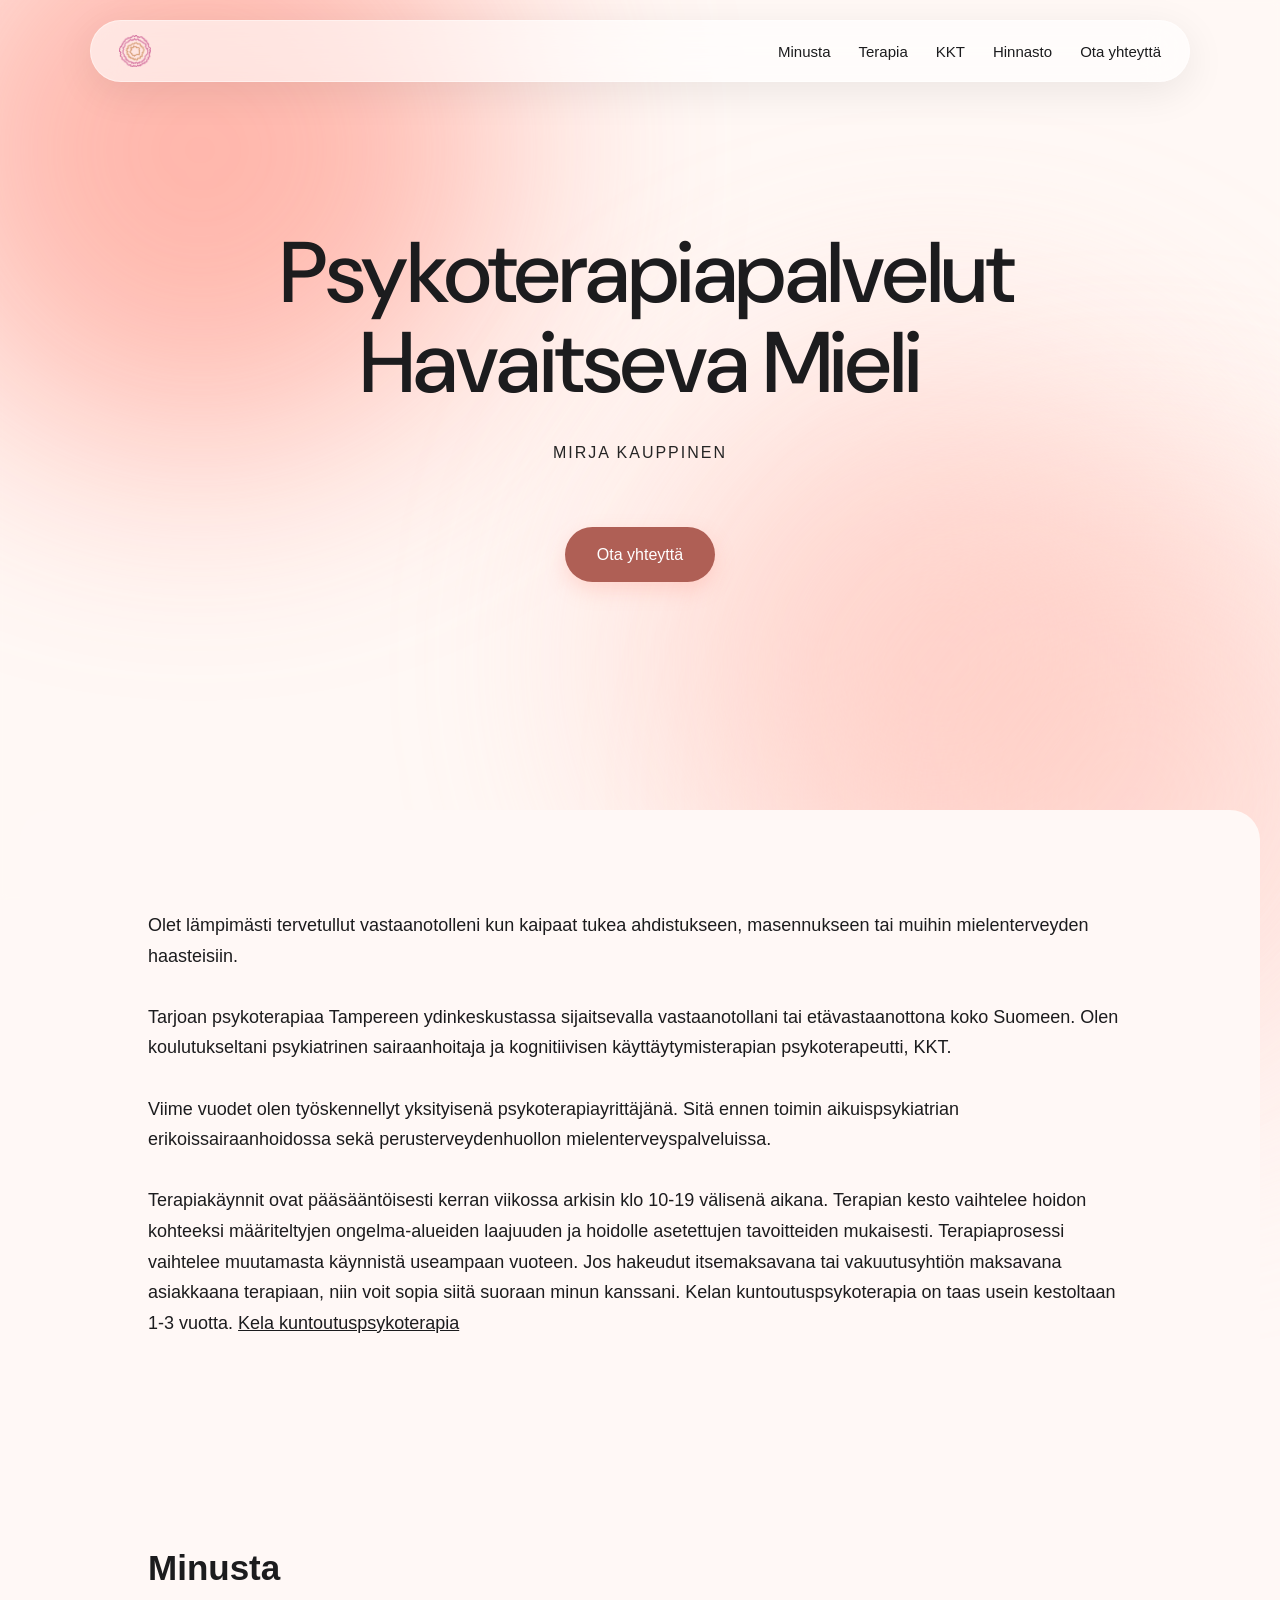
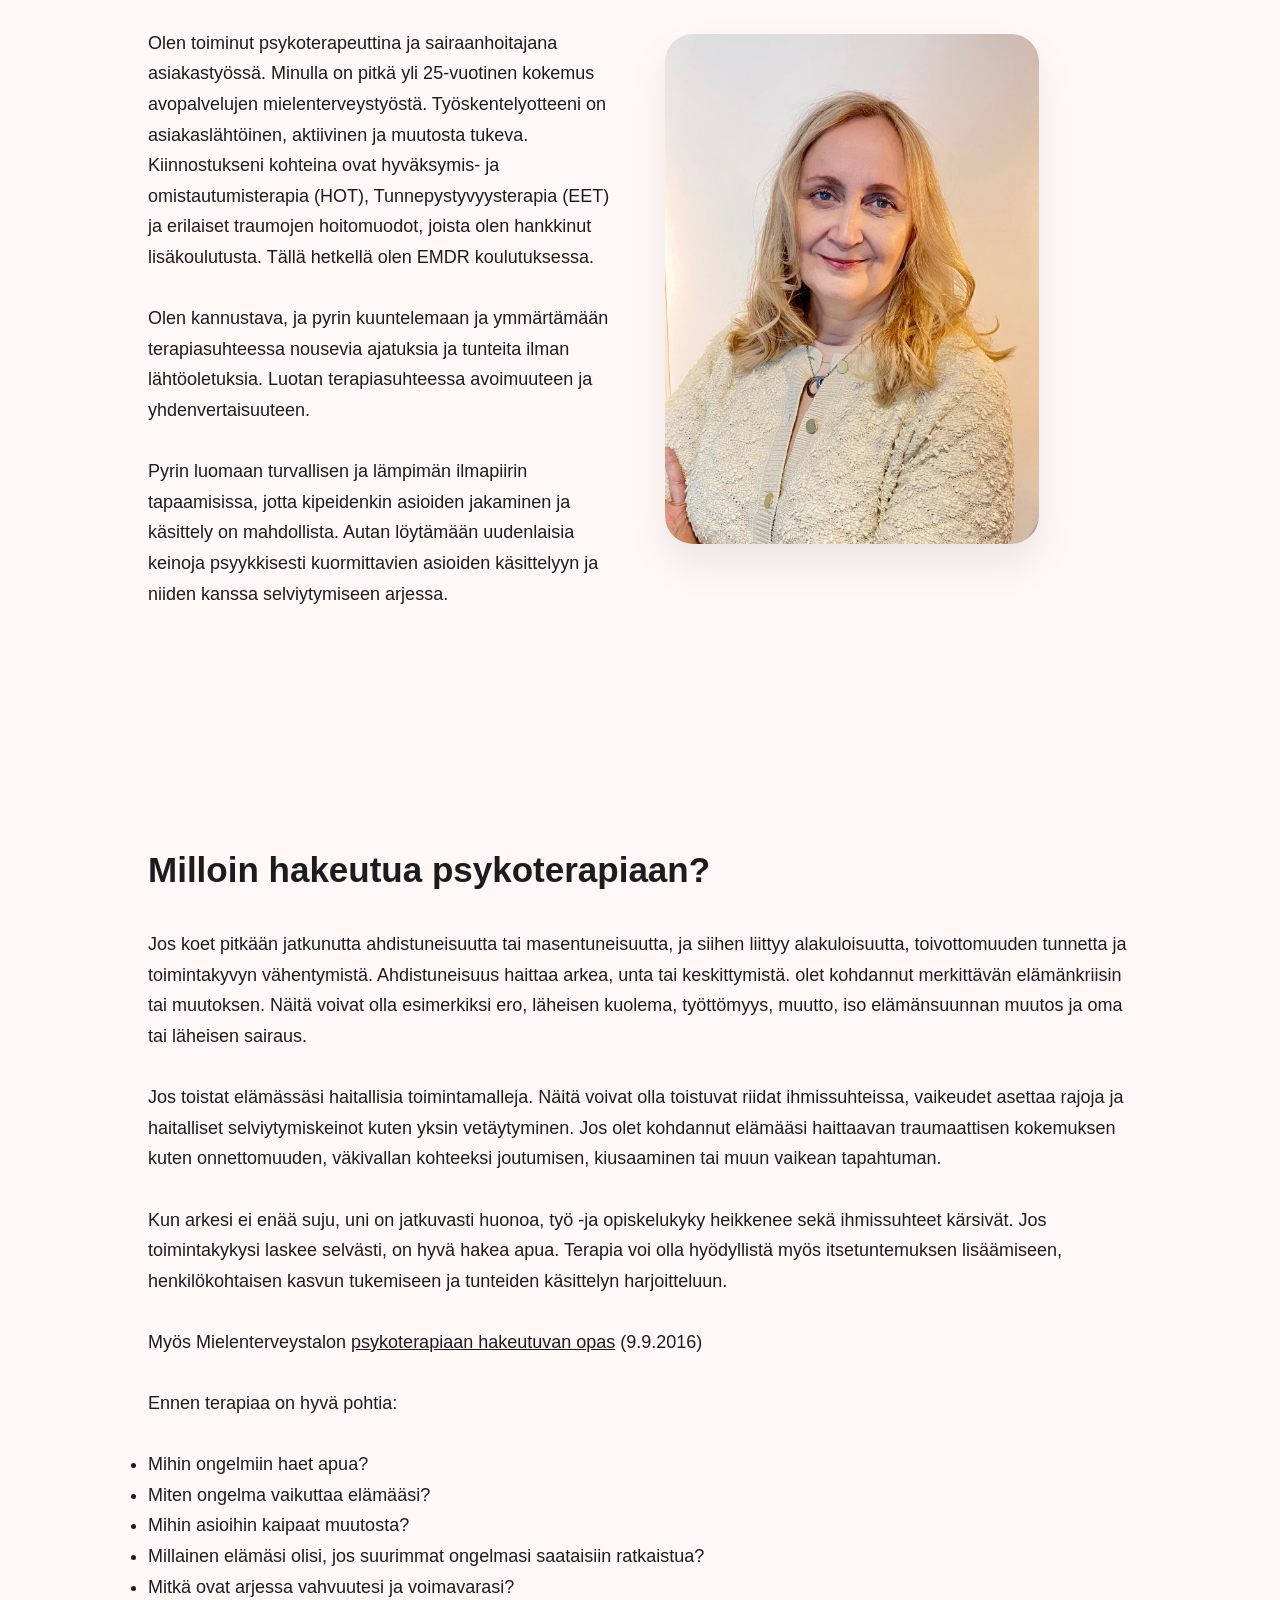
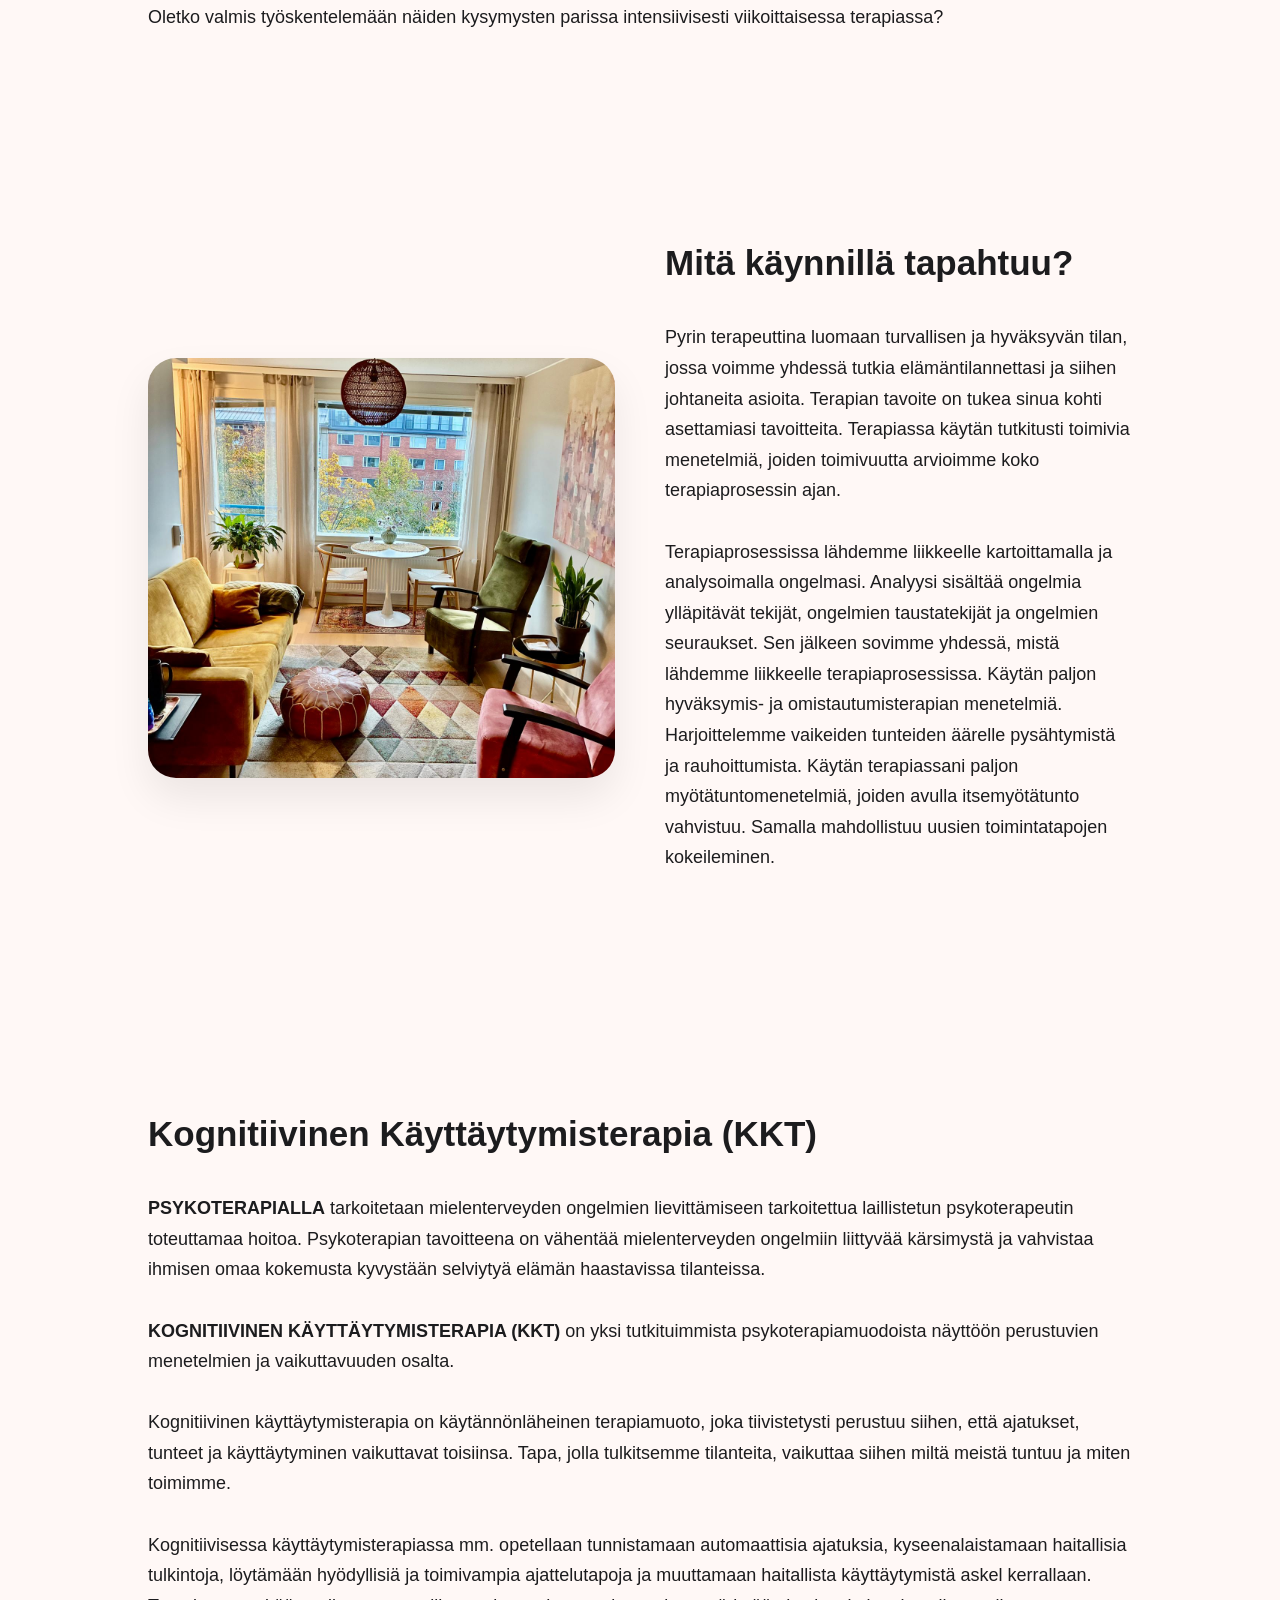
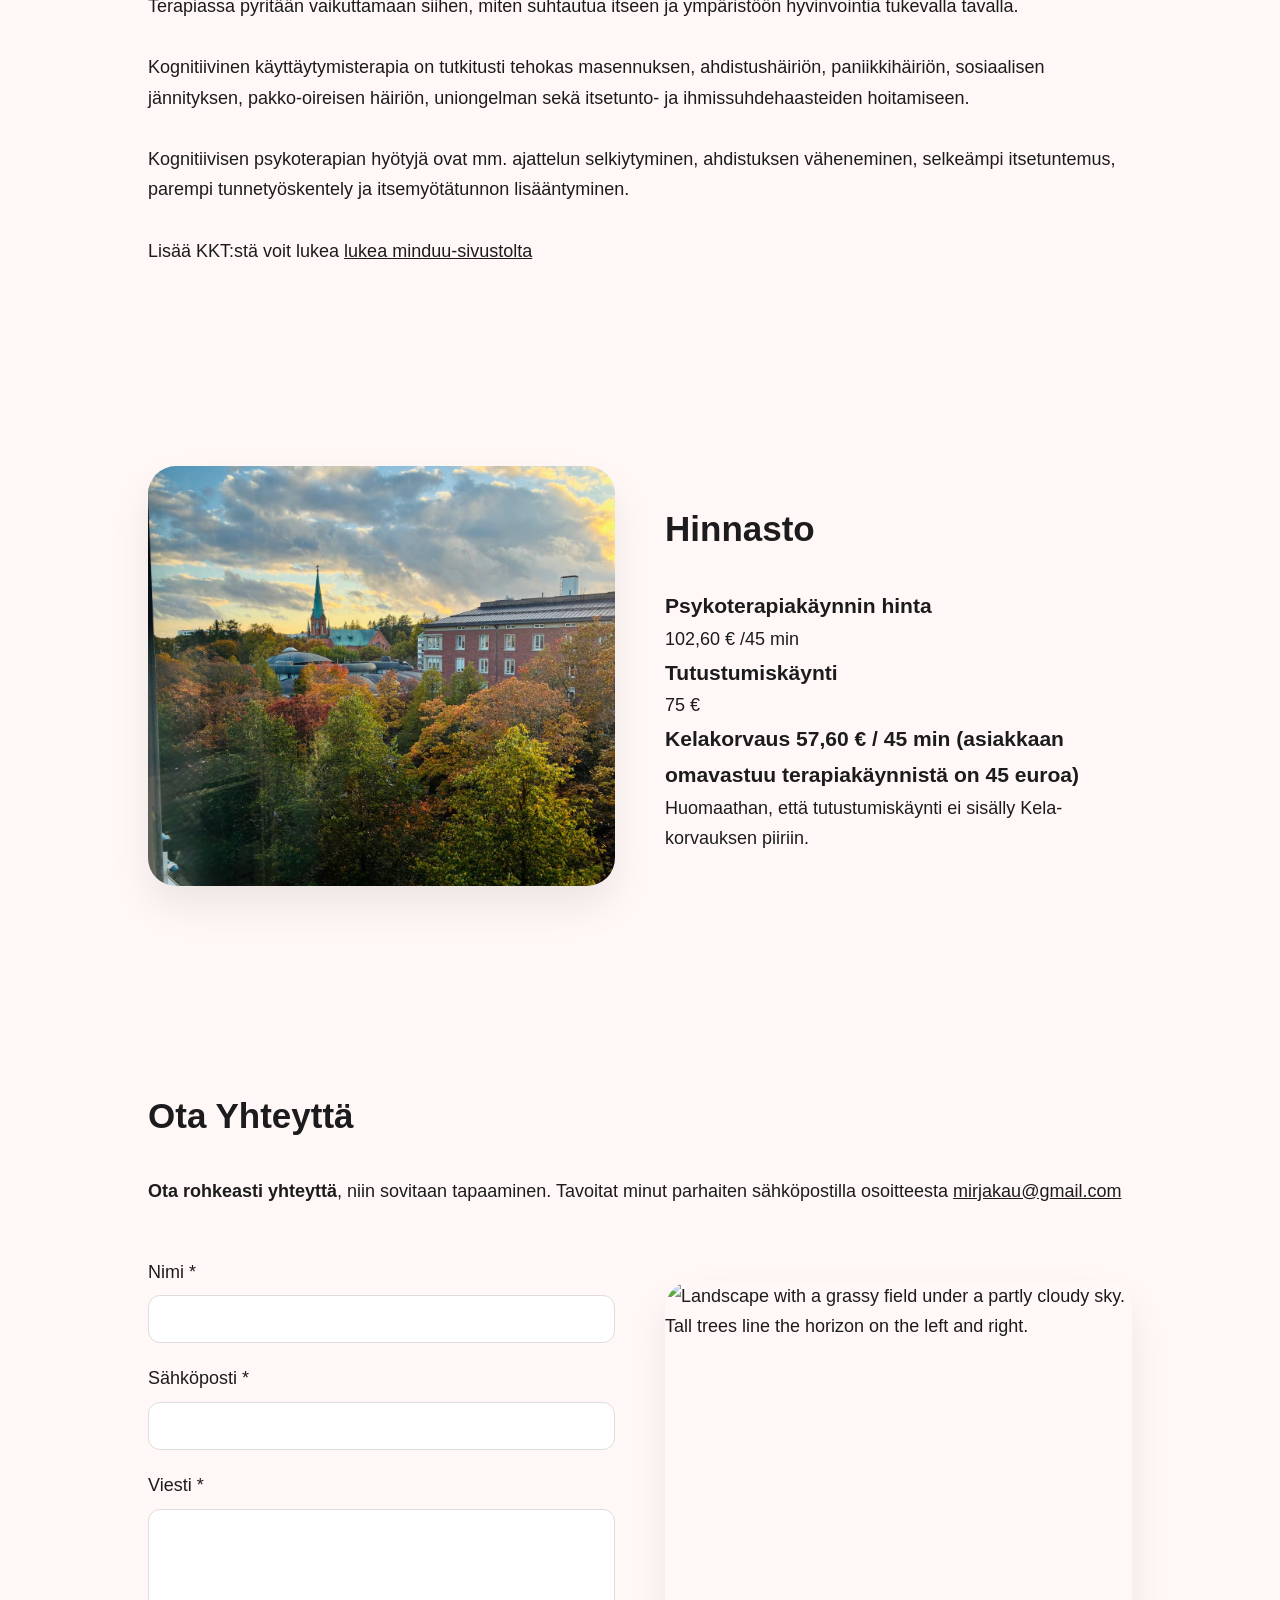
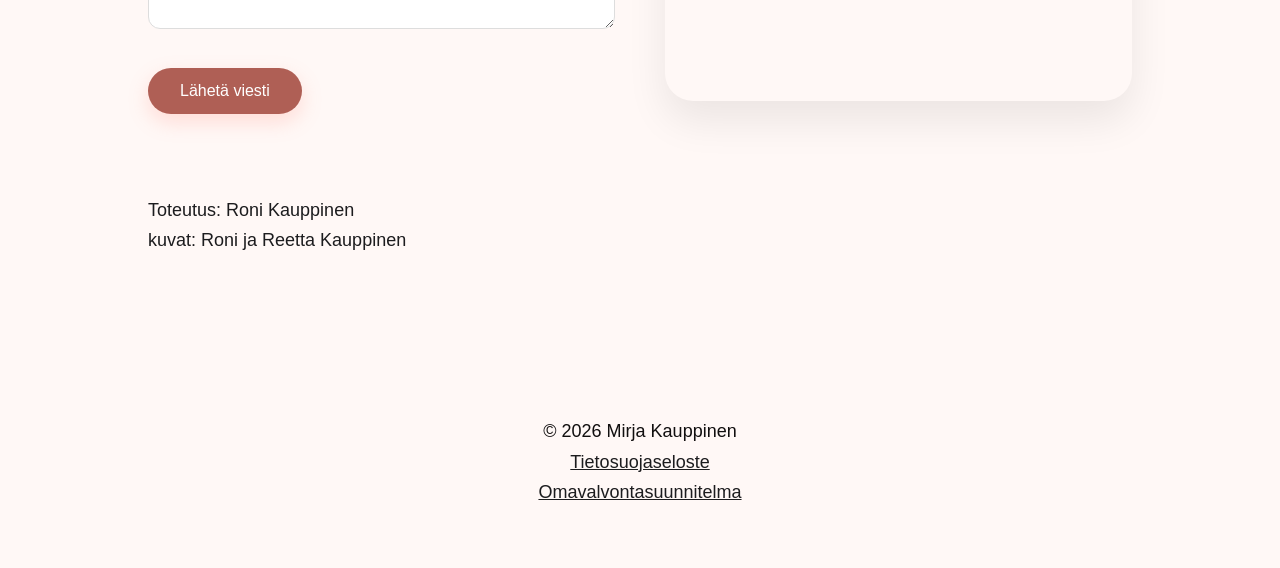
==== commit 6f9771ce: "pdf paivitys" ====
--- a/index.html
+++ b/index.html
@@ -136,7 +136,7 @@
       <h2>Ota Yhteyttä</h2>
       <p><strong>Ota rohkeasti yhteyttä</strong>, niin sovitaan tapaaminen. Tavoitat minut parhaiten sähköpostilla osoitteesta <a href="mailto:mirjakau@gmail.com">mirjakau@gmail.com</a></p><br>
       <div class="split">
-        <form class="contact-form hidden_form" method="POST">
+        <form class="contact-form " method="POST">
           <label for="name_for_form">Nimi *</label>
           <input type="text" name="name" id="name_for_form" required  autocomplete="name">
           
@@ -150,9 +150,12 @@
             <label for="website">Leave this field empty</label>
             <input type="text"  name="website" id="website" tabindex="-1" autocomplete="off">
           </div>
-          
+
+          <div class="cf-turnstile" data-sitekey="0x4AAAAAAF7fQ8wXW23LEFFa" data-action="contact_form"></div>
+
           <button type="submit" class="cta">Lähetä viesti</button>
-          <div id="form-status" role="status" aria-live="polite"></div>
+
+          <p id="form-status" role="status" aria-live="polite" hidden></p>
           <br><br>
         </form>
         <div class="visual">
@@ -168,10 +171,11 @@
     <footer>
       <p>© 2026 Mirja Kauppinen</p>
       <!--links-->
-      <a href="assets/tietosuoja_2026.pdf" target="_blank">Tietosuojaseloste</a><br>
-      <a href="assets/Omavalvonta_2026.pdf" target="_blank">Omavalvontasuunnitelma</a>
+      <a href="assets/fkS9lr.pdf" target="_blank">Tietosuojaseloste</a><br>
+      <a href="assets/U83O4k.pdf" target="_blank">Omavalvontasuunnitelma</a>
     </footer>
     
+    <script src="https://challenges.cloudflare.com/turnstile/v0/api.js" async defer></script>
     <script src="script/script.js"></script>
   </body>
 </html>
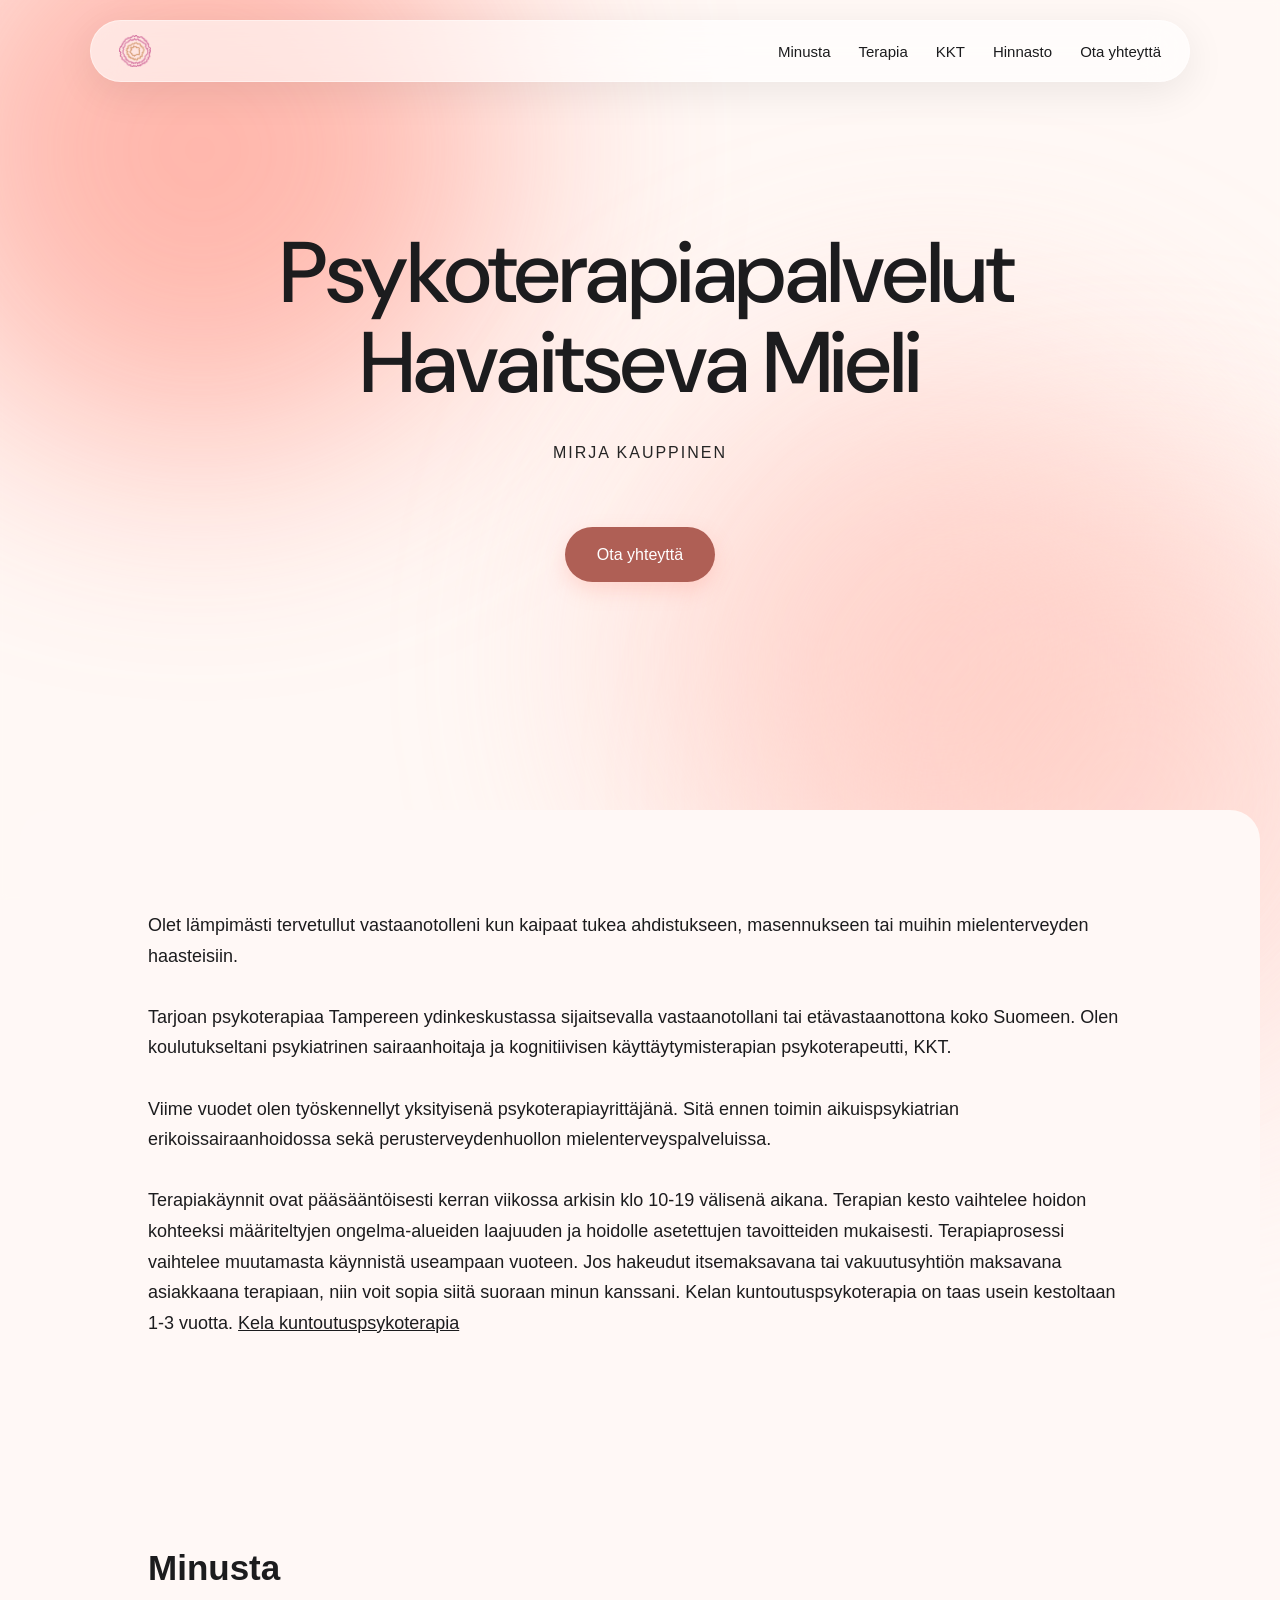
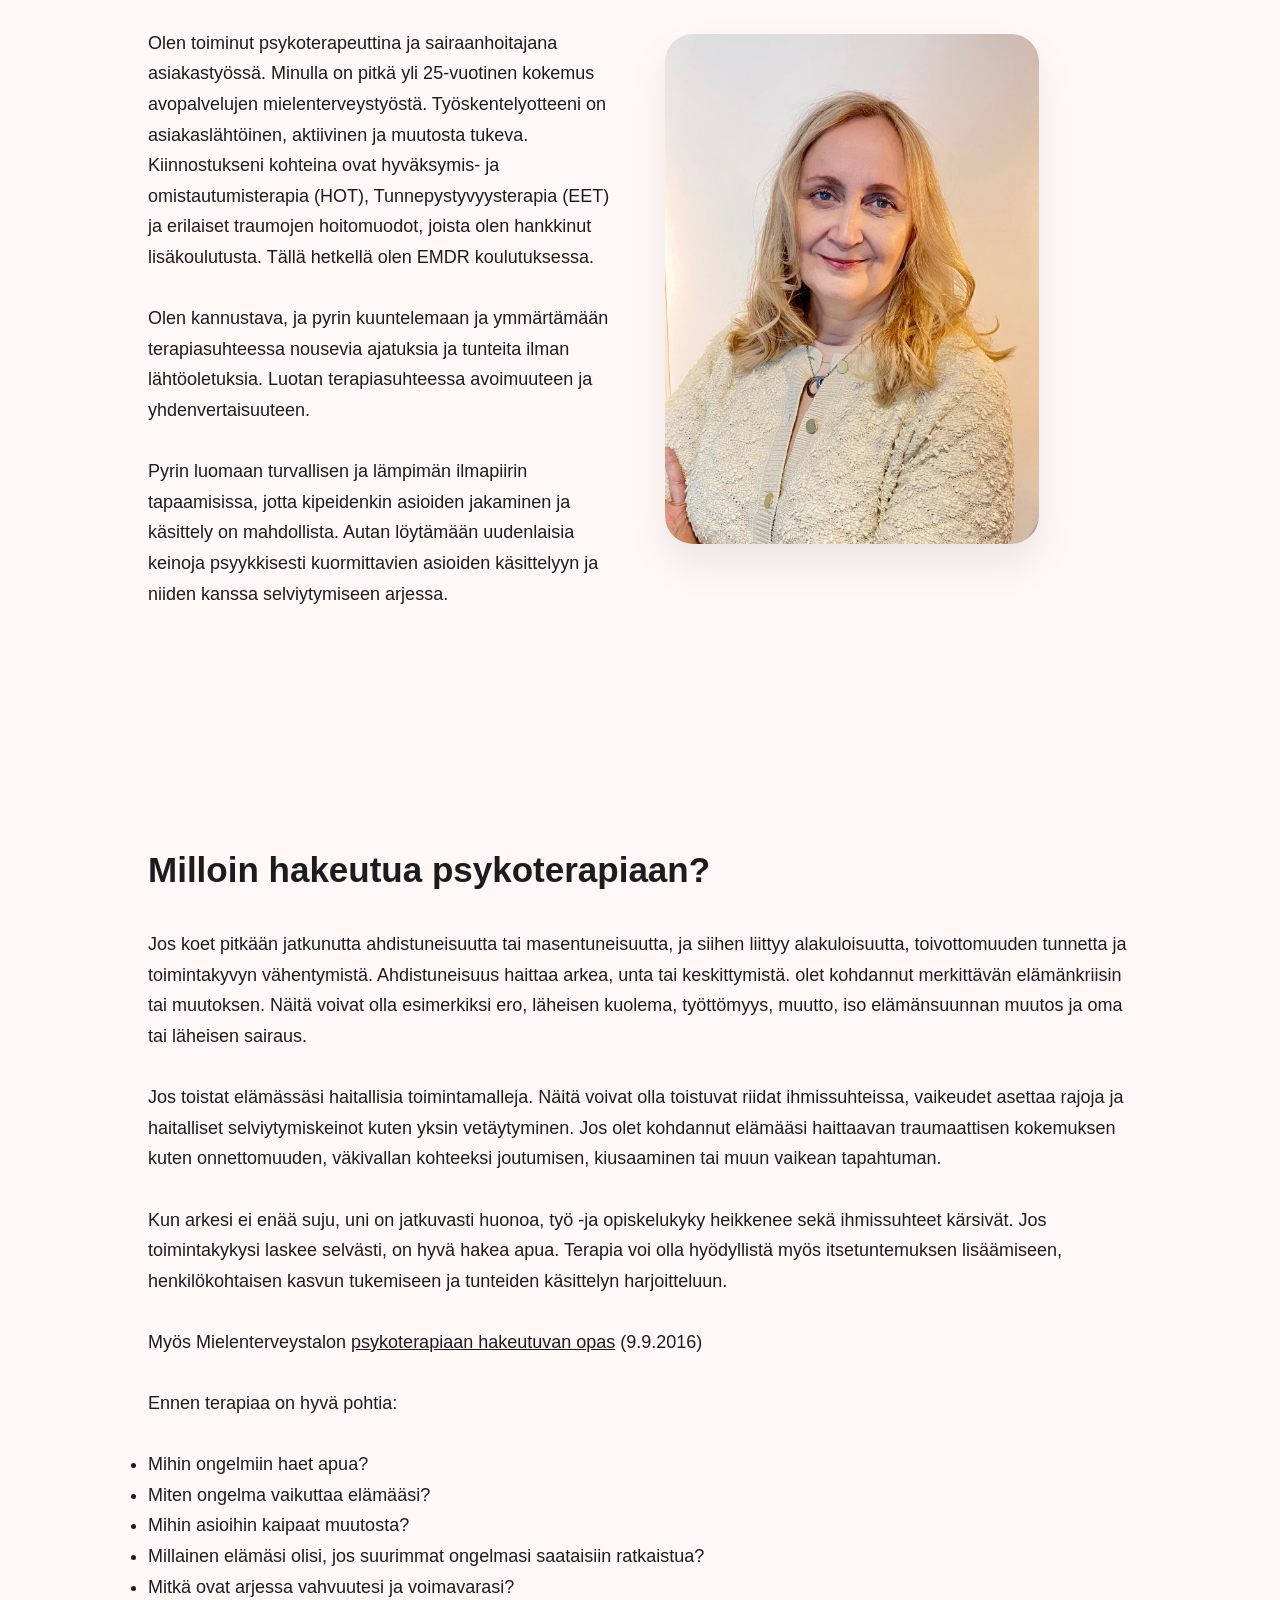
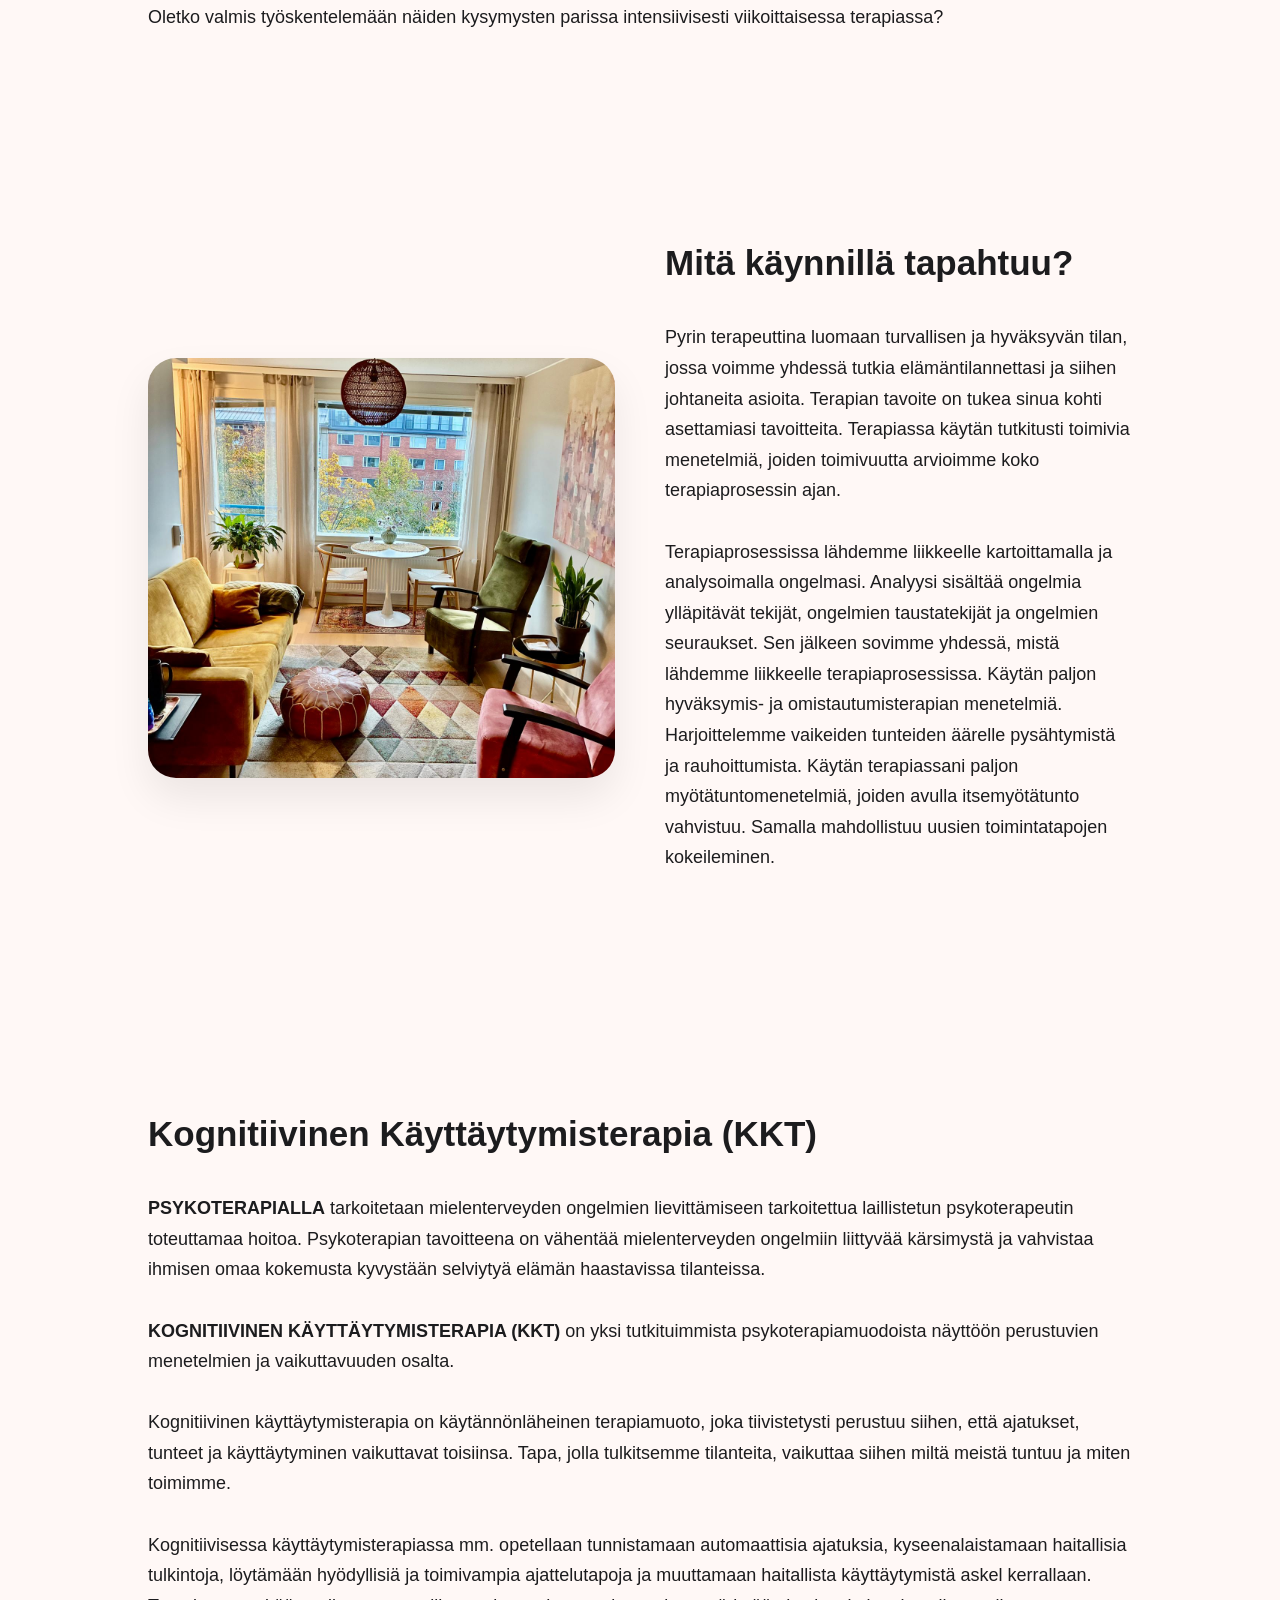
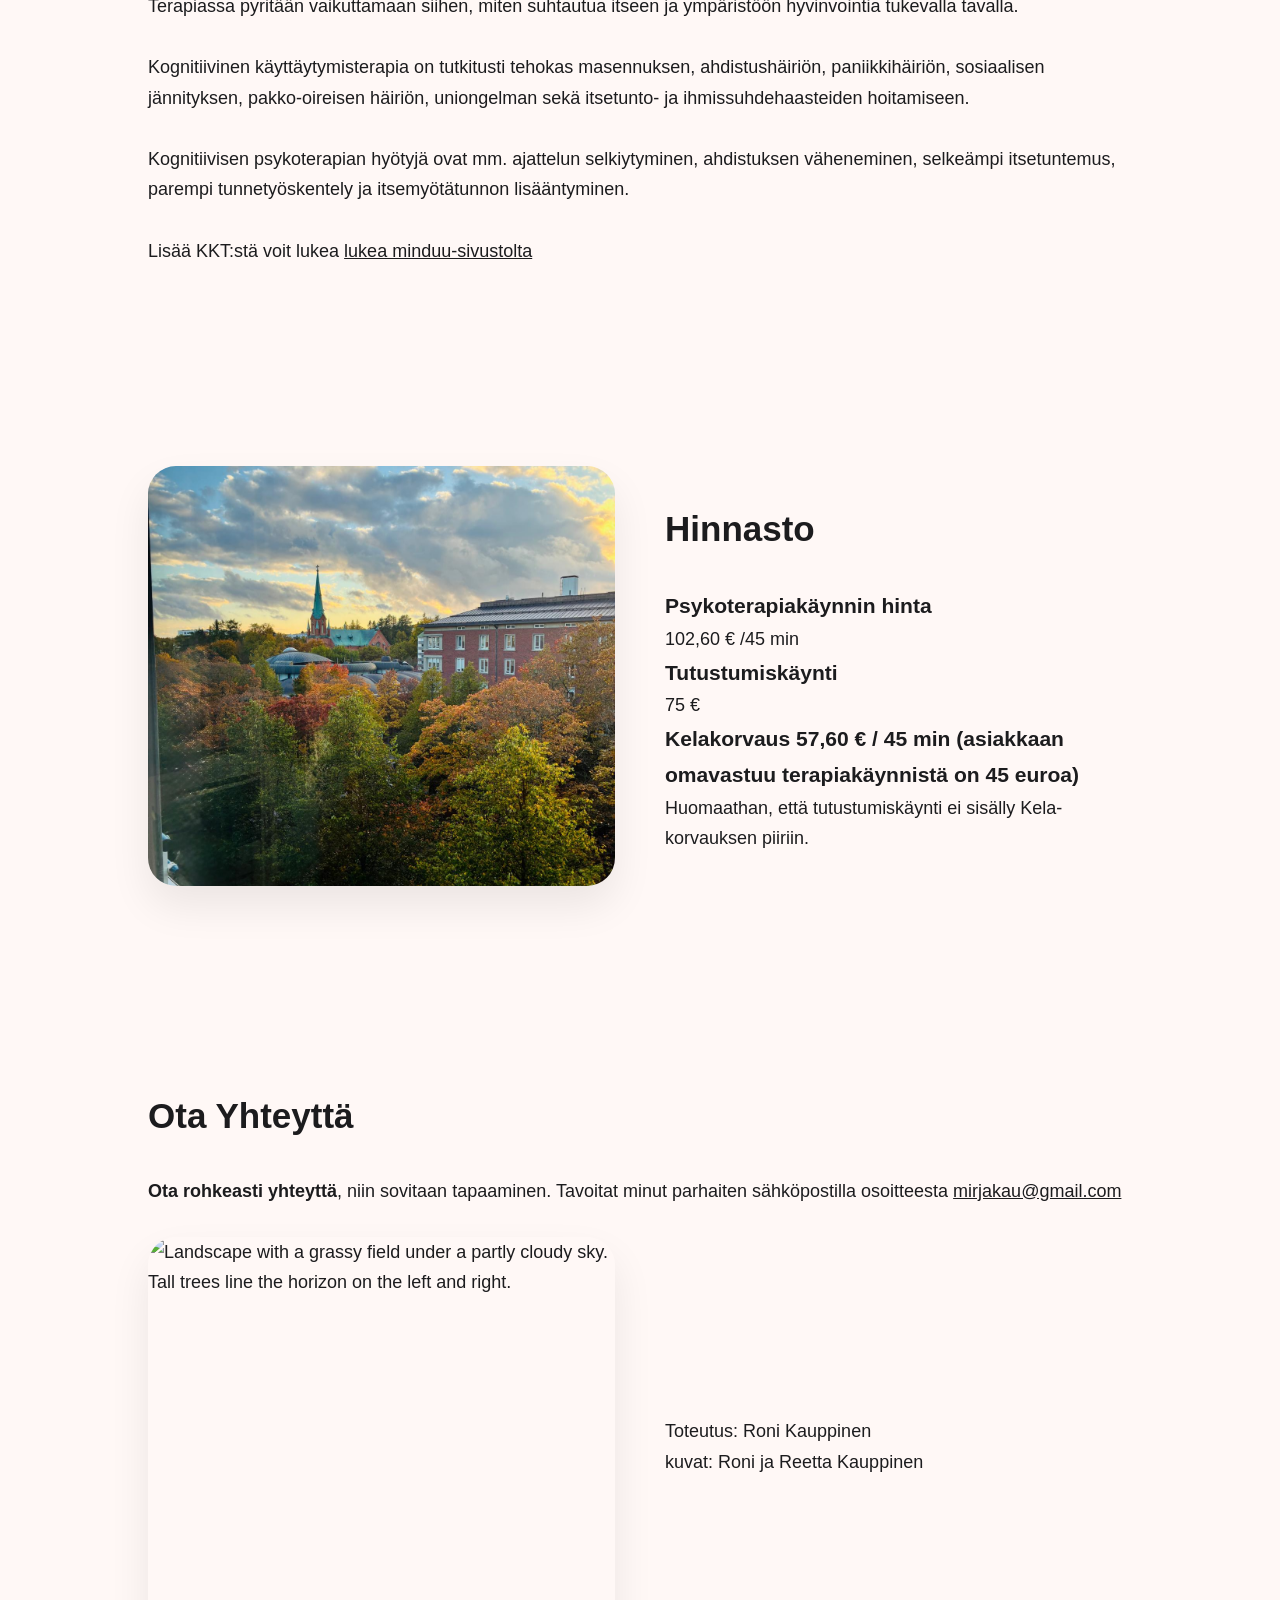
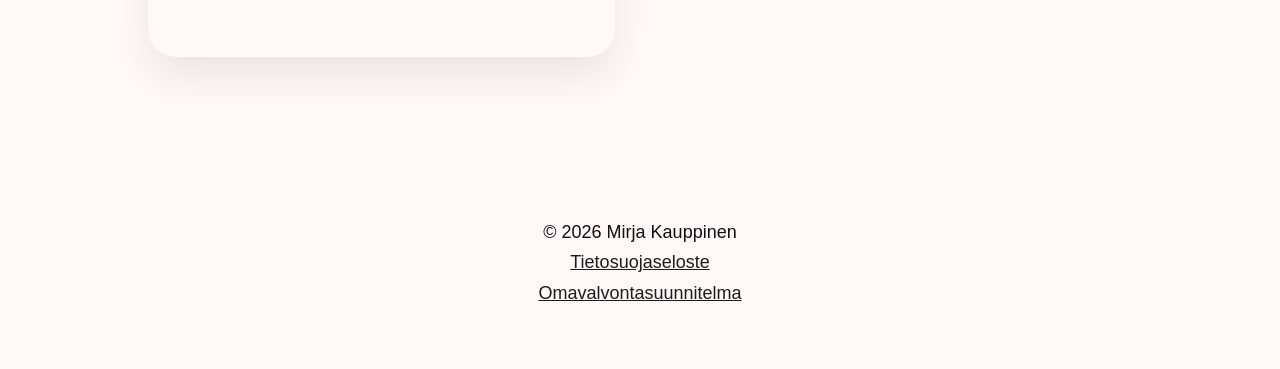
==== commit 8e6fc3c9: "form hidden again" ====
--- a/index.html
+++ b/index.html
@@ -136,7 +136,7 @@
       <h2>Ota Yhteyttä</h2>
       <p><strong>Ota rohkeasti yhteyttä</strong>, niin sovitaan tapaaminen. Tavoitat minut parhaiten sähköpostilla osoitteesta <a href="mailto:mirjakau@gmail.com">mirjakau@gmail.com</a></p><br>
       <div class="split">
-        <form class="contact-form " method="POST">
+        <form class="contact-form hidden_form" method="POST">
           <label for="name_for_form">Nimi *</label>
           <input type="text" name="name" id="name_for_form" required  autocomplete="name">
           
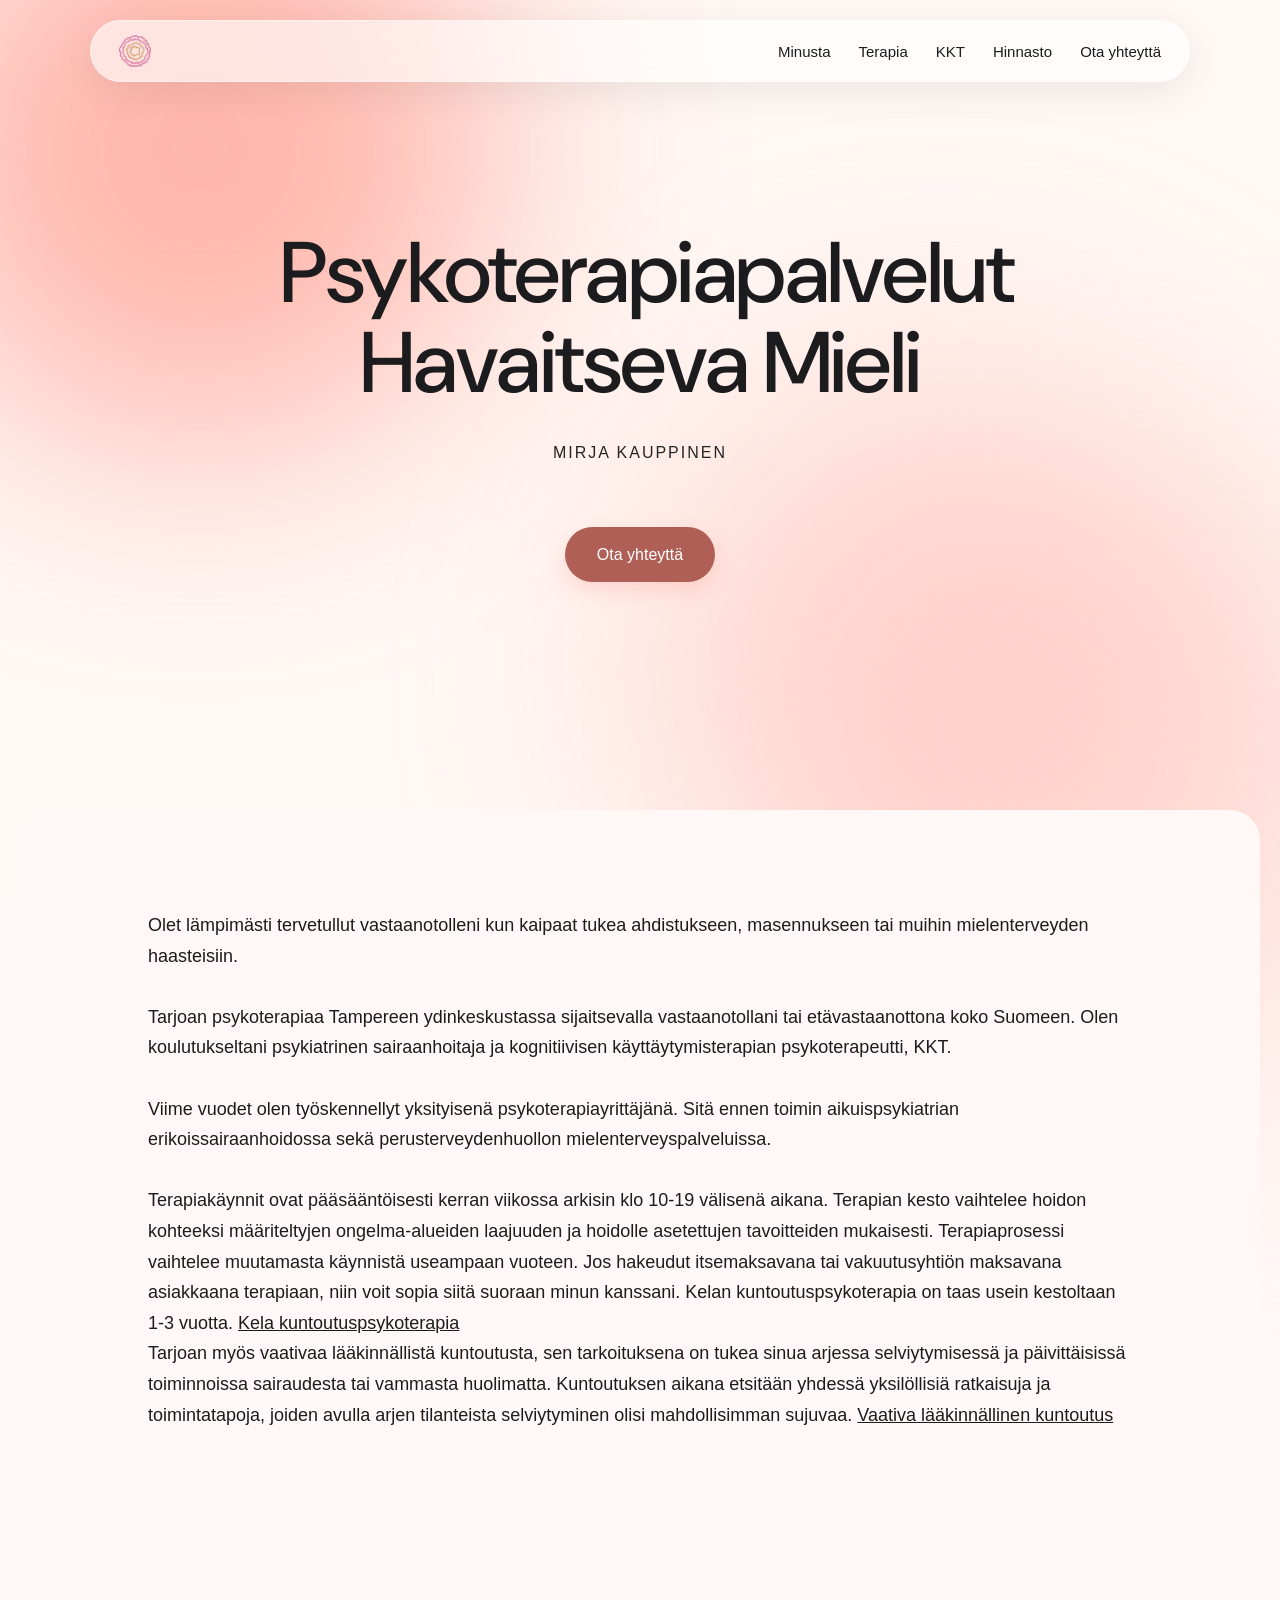
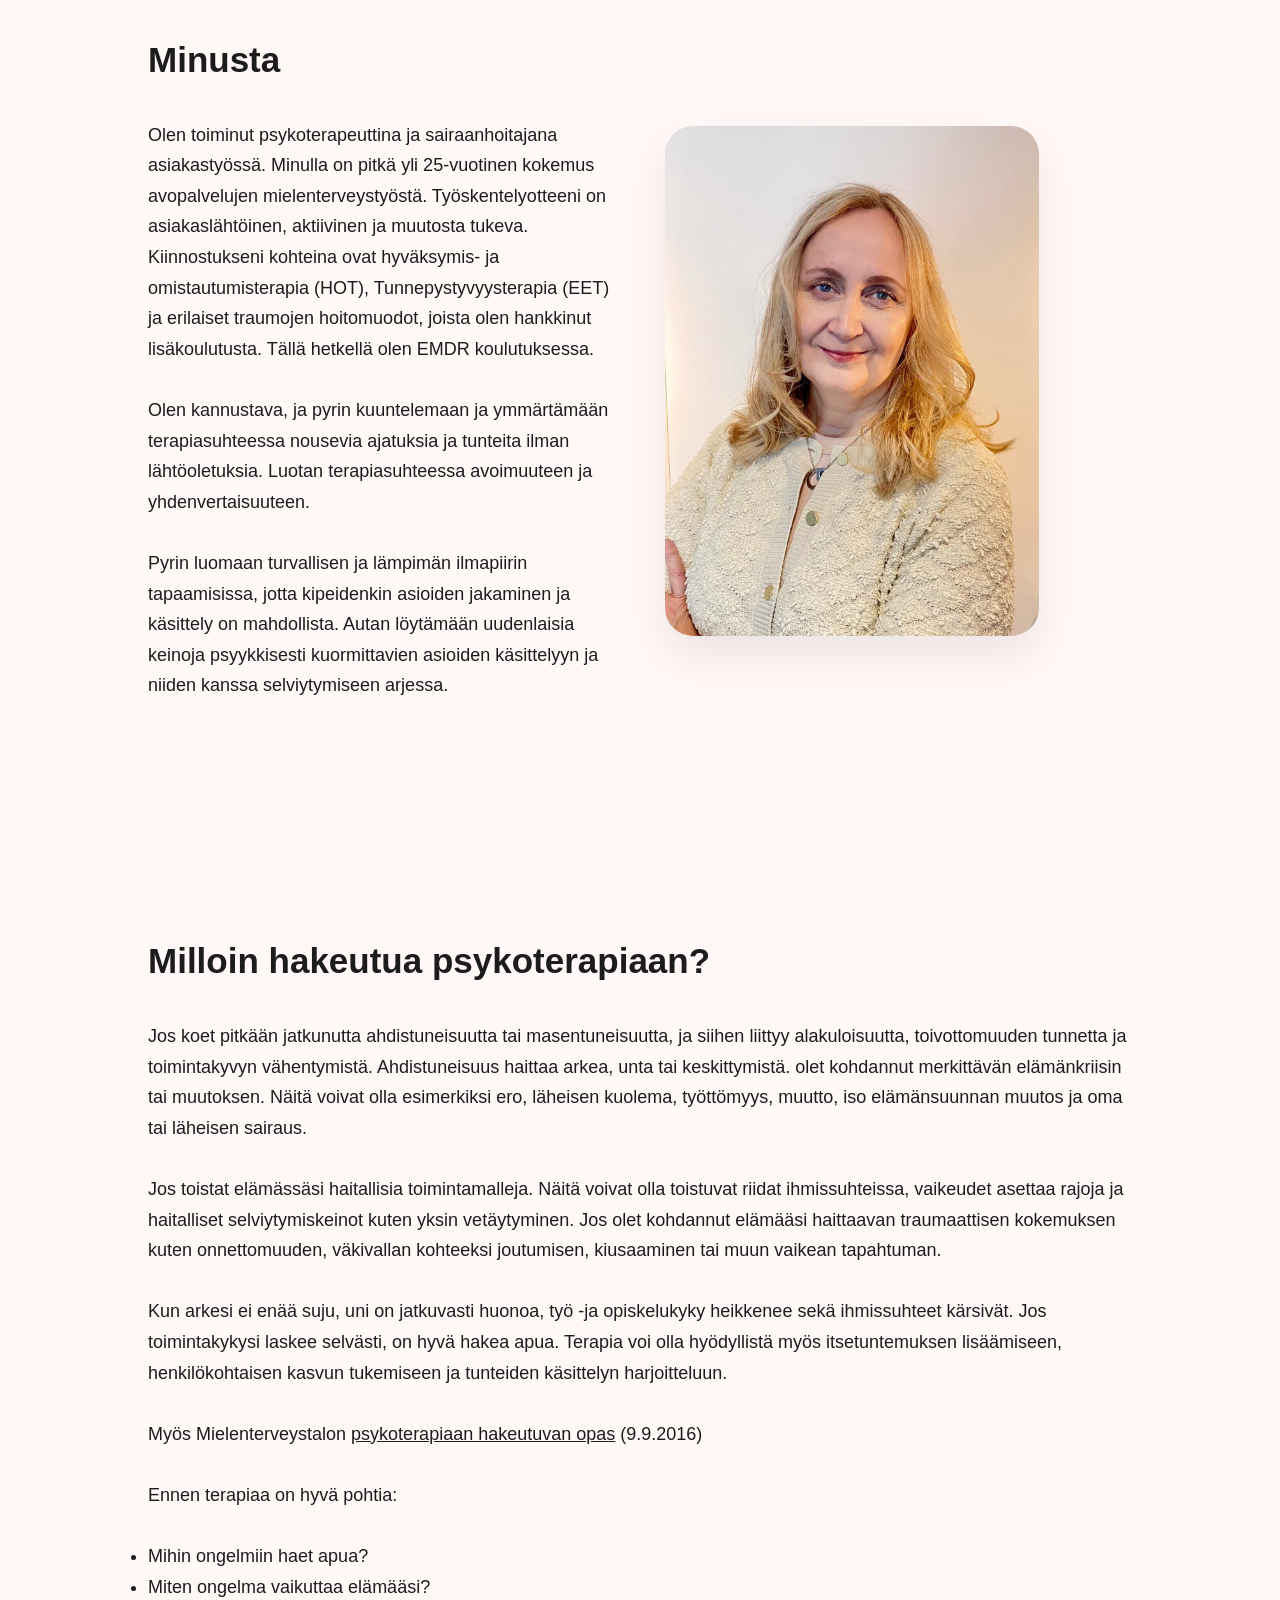
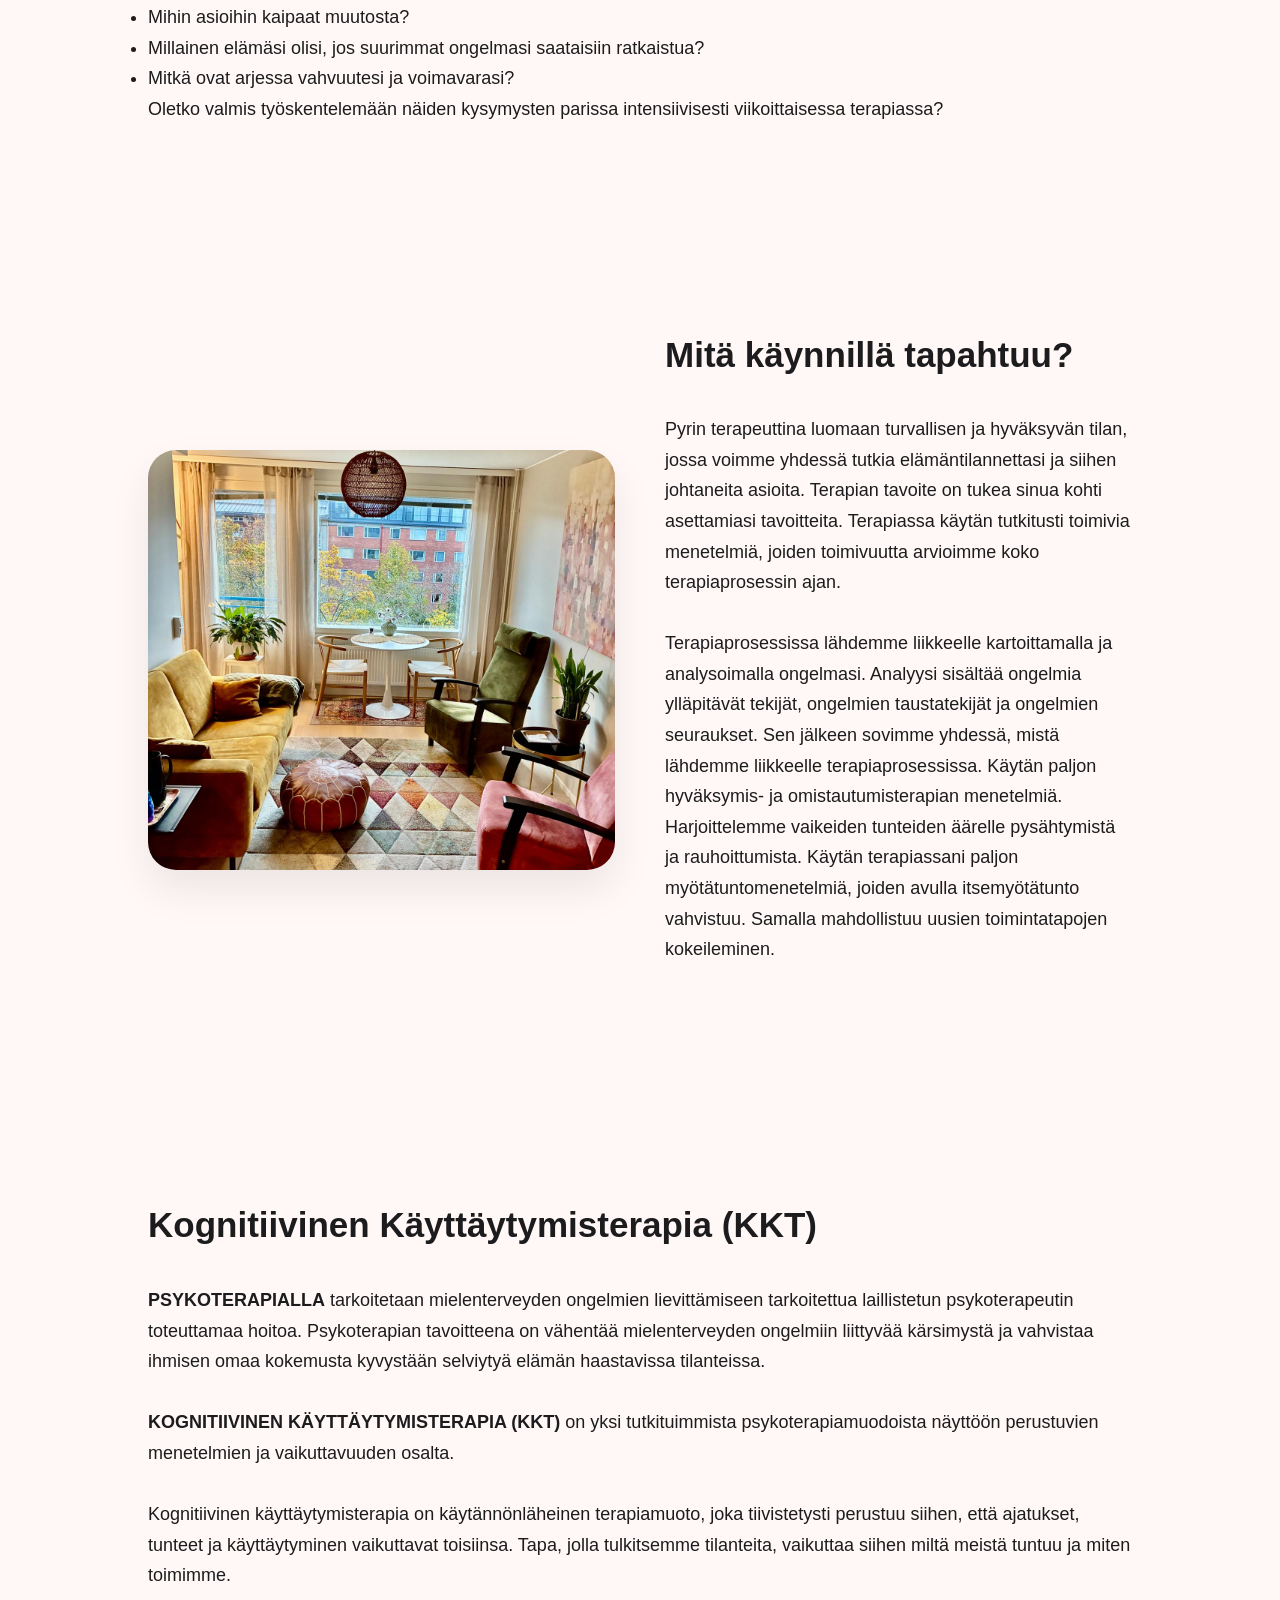
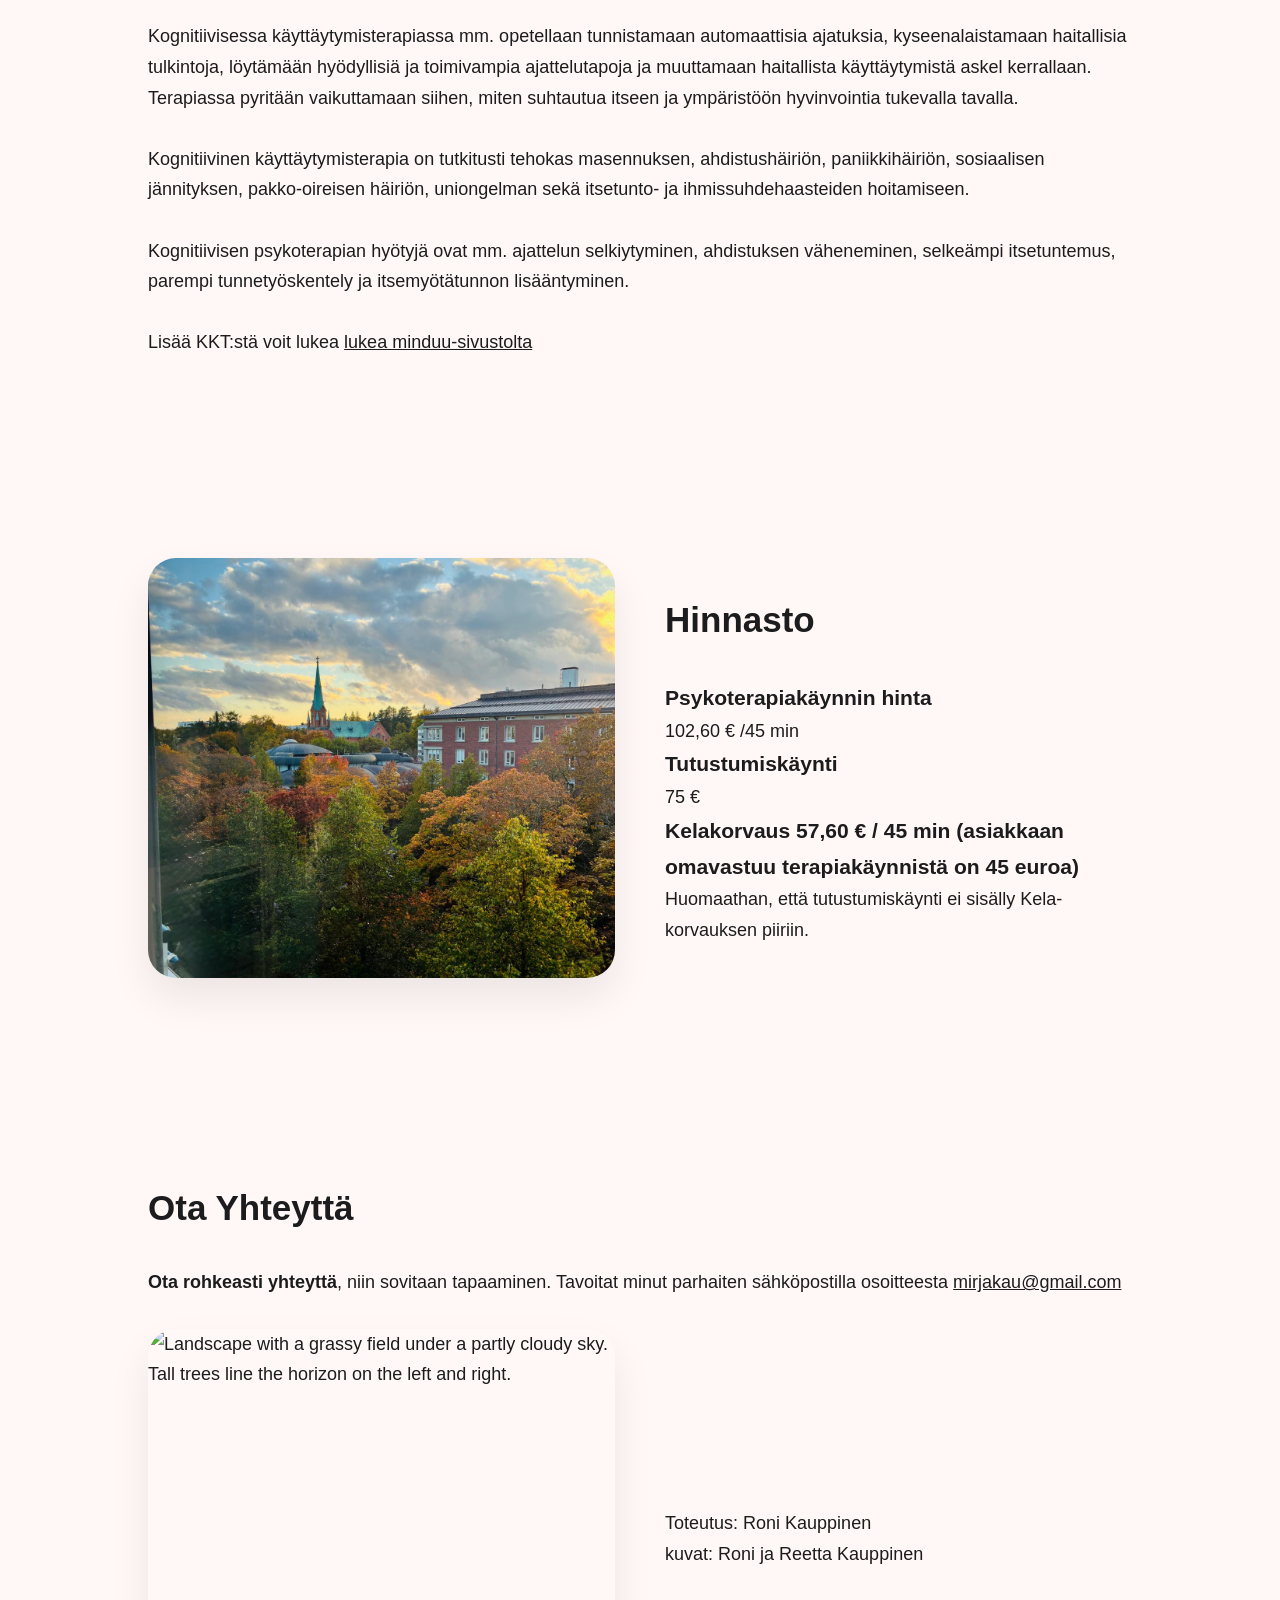
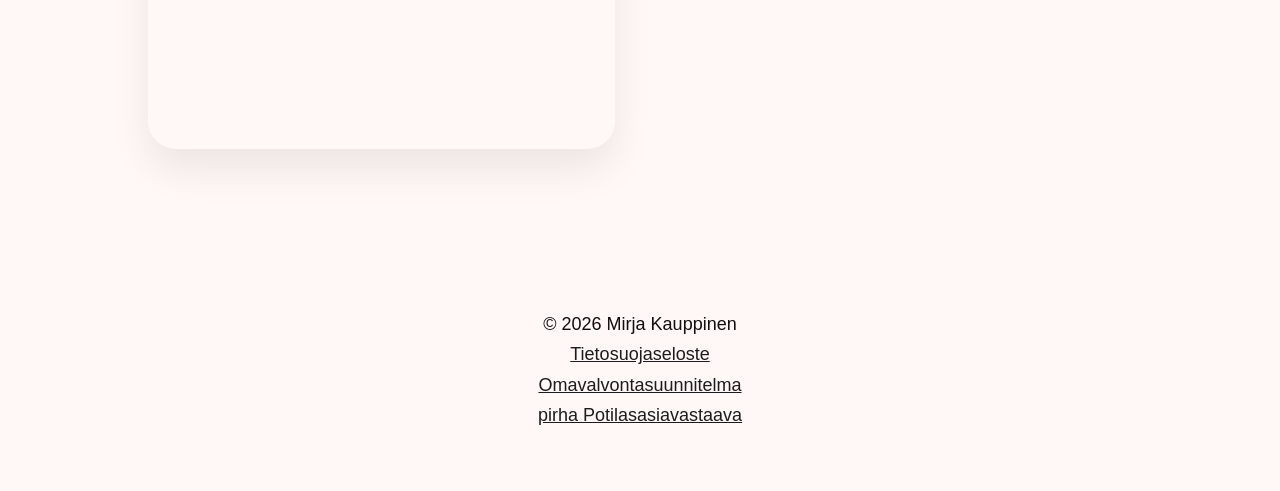
==== commit 57706727: "more info and new links" ====
--- a/index.html
+++ b/index.html
@@ -56,6 +56,7 @@
       <p>Tarjoan psykoterapiaa Tampereen ydinkeskustassa sijaitsevalla vastaanotollani tai etävastaanottona koko Suomeen. Olen koulutukseltani psykiatrinen sairaanhoitaja ja kognitiivisen käyttäytymisterapian psykoterapeutti, KKT. </p><br>
       <p>Viime vuodet olen työskennellyt yksityisenä psykoterapiayrittäjänä. Sitä ennen toimin aikuispsykiatrian erikoissairaanhoidossa sekä perusterveydenhuollon mielenterveyspalveluissa.</p><br>
       <p>Terapiakäynnit ovat pääsääntöisesti kerran viikossa arkisin klo 10-19 välisenä aikana. Terapian kesto vaihtelee hoidon kohteeksi määriteltyjen ongelma-alueiden laajuuden ja hoidolle asetettujen tavoitteiden mukaisesti. Terapiaprosessi vaihtelee muutamasta käynnistä useampaan vuoteen. Jos hakeudut itsemaksavana tai vakuutusyhtiön maksavana asiakkaana terapiaan, niin voit sopia siitä suoraan minun kanssani. Kelan kuntoutuspsykoterapia on taas usein kestoltaan 1-3 vuotta. <a href="https://kela.fi/kuntoutuspsykoterapia" target="_blank">Kela kuntoutuspsykoterapia</a></p>
+      <p>Tarjoan myös vaativaa lääkinnällistä kuntoutusta, sen tarkoituksena on tukea sinua arjessa selviytymisessä ja päivittäisissä toiminnoissa sairaudesta tai vammasta huolimatta. Kuntoutuksen aikana etsitään yhdessä yksilöllisiä ratkaisuja ja toimintatapoja, joiden avulla arjen tilanteista selviytyminen olisi mahdollisimman sujuvaa. <a href="https://www.kela.fi/vaativa-laakinnallinen-kuntoutus" target="_blank">Vaativa lääkinnällinen kuntoutus</a></p>
     </section>
 
     <section class="about" id="about">
@@ -172,7 +173,8 @@
       <p>© 2026 Mirja Kauppinen</p>
       <!--links-->
       <a href="assets/fkS9lr.pdf" target="_blank">Tietosuojaseloste</a><br>
-      <a href="assets/U83O4k.pdf" target="_blank">Omavalvontasuunnitelma</a>
+      <a href="assets/U83O4k.pdf" target="_blank">Omavalvontasuunnitelma</a><br>
+      <a href="https://www.pirha.fi/fi/asiakkaalle/asiakkaan-ja-potilaan-oikeudet/potilasasiavastaava" target="_blank">pirha Potilasasiavastaava</a>
     </footer>
     
     <script src="https://challenges.cloudflare.com/turnstile/v0/api.js" async defer></script>
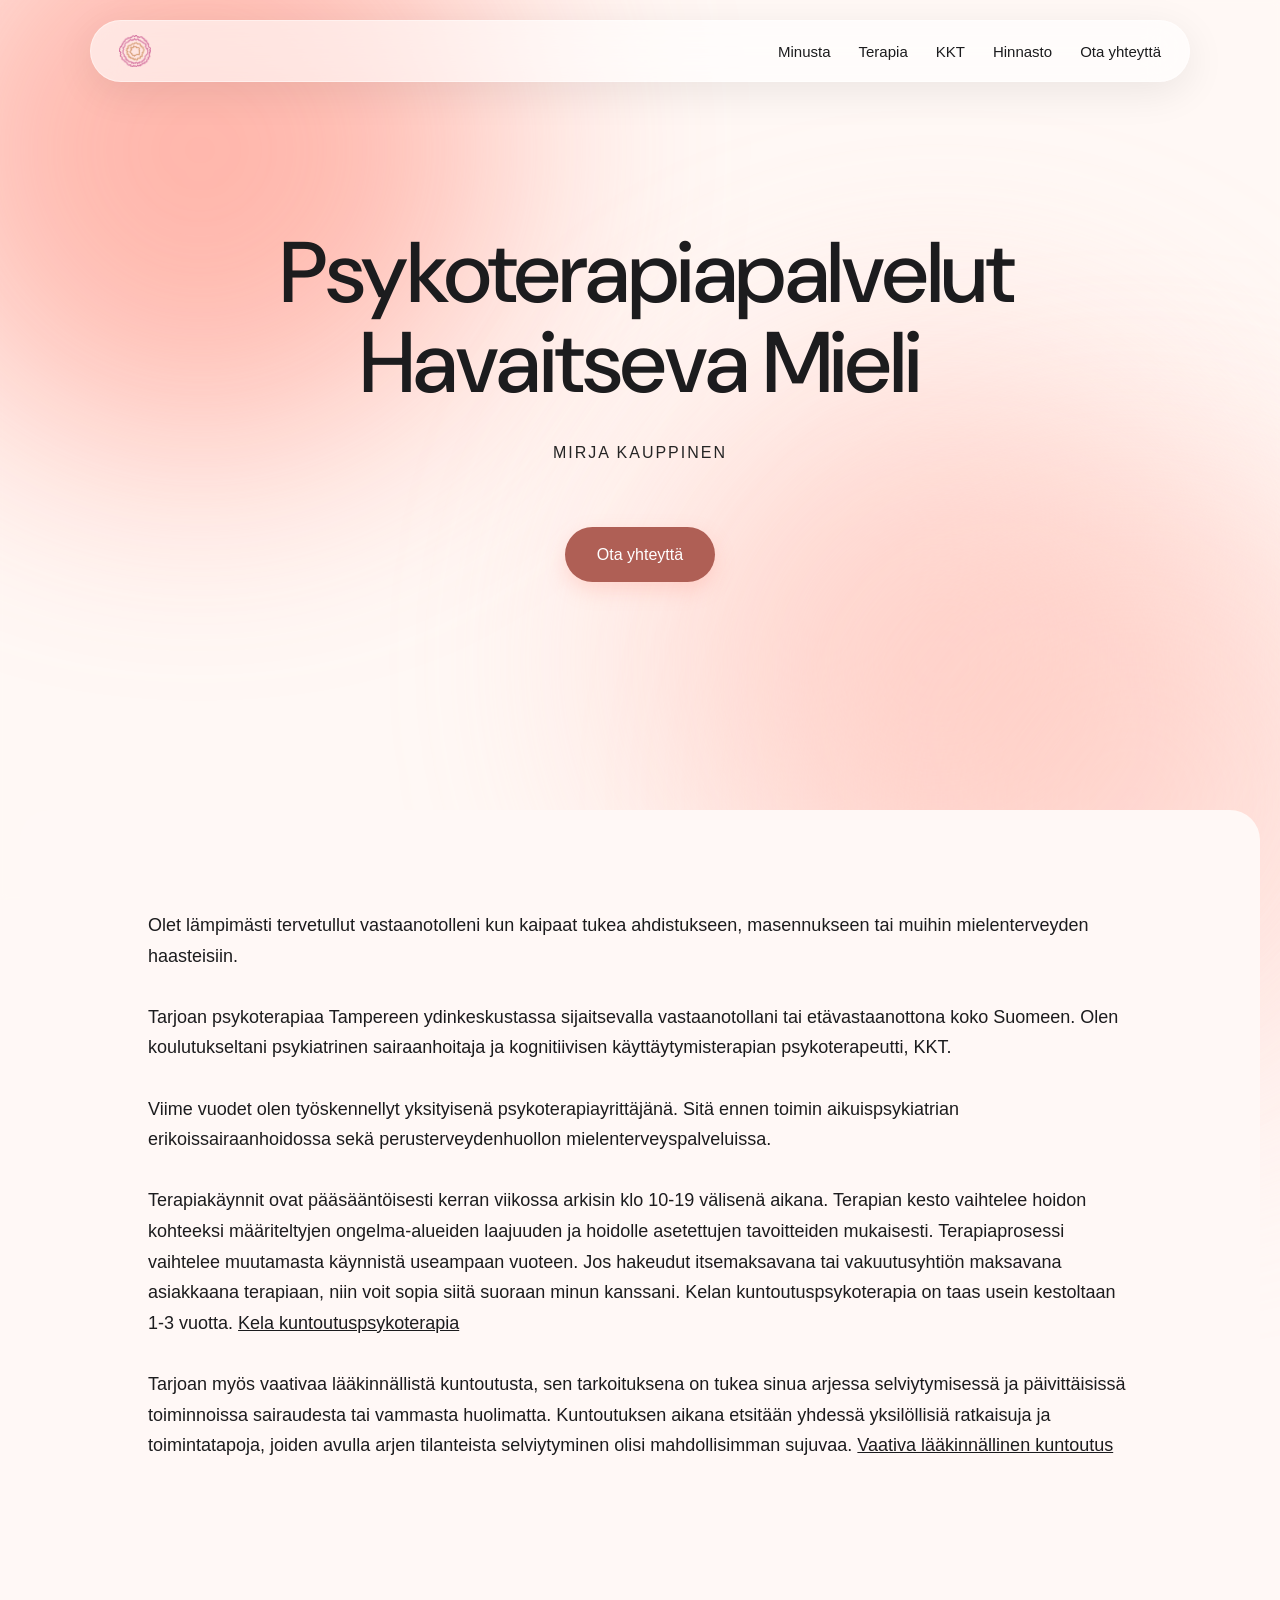
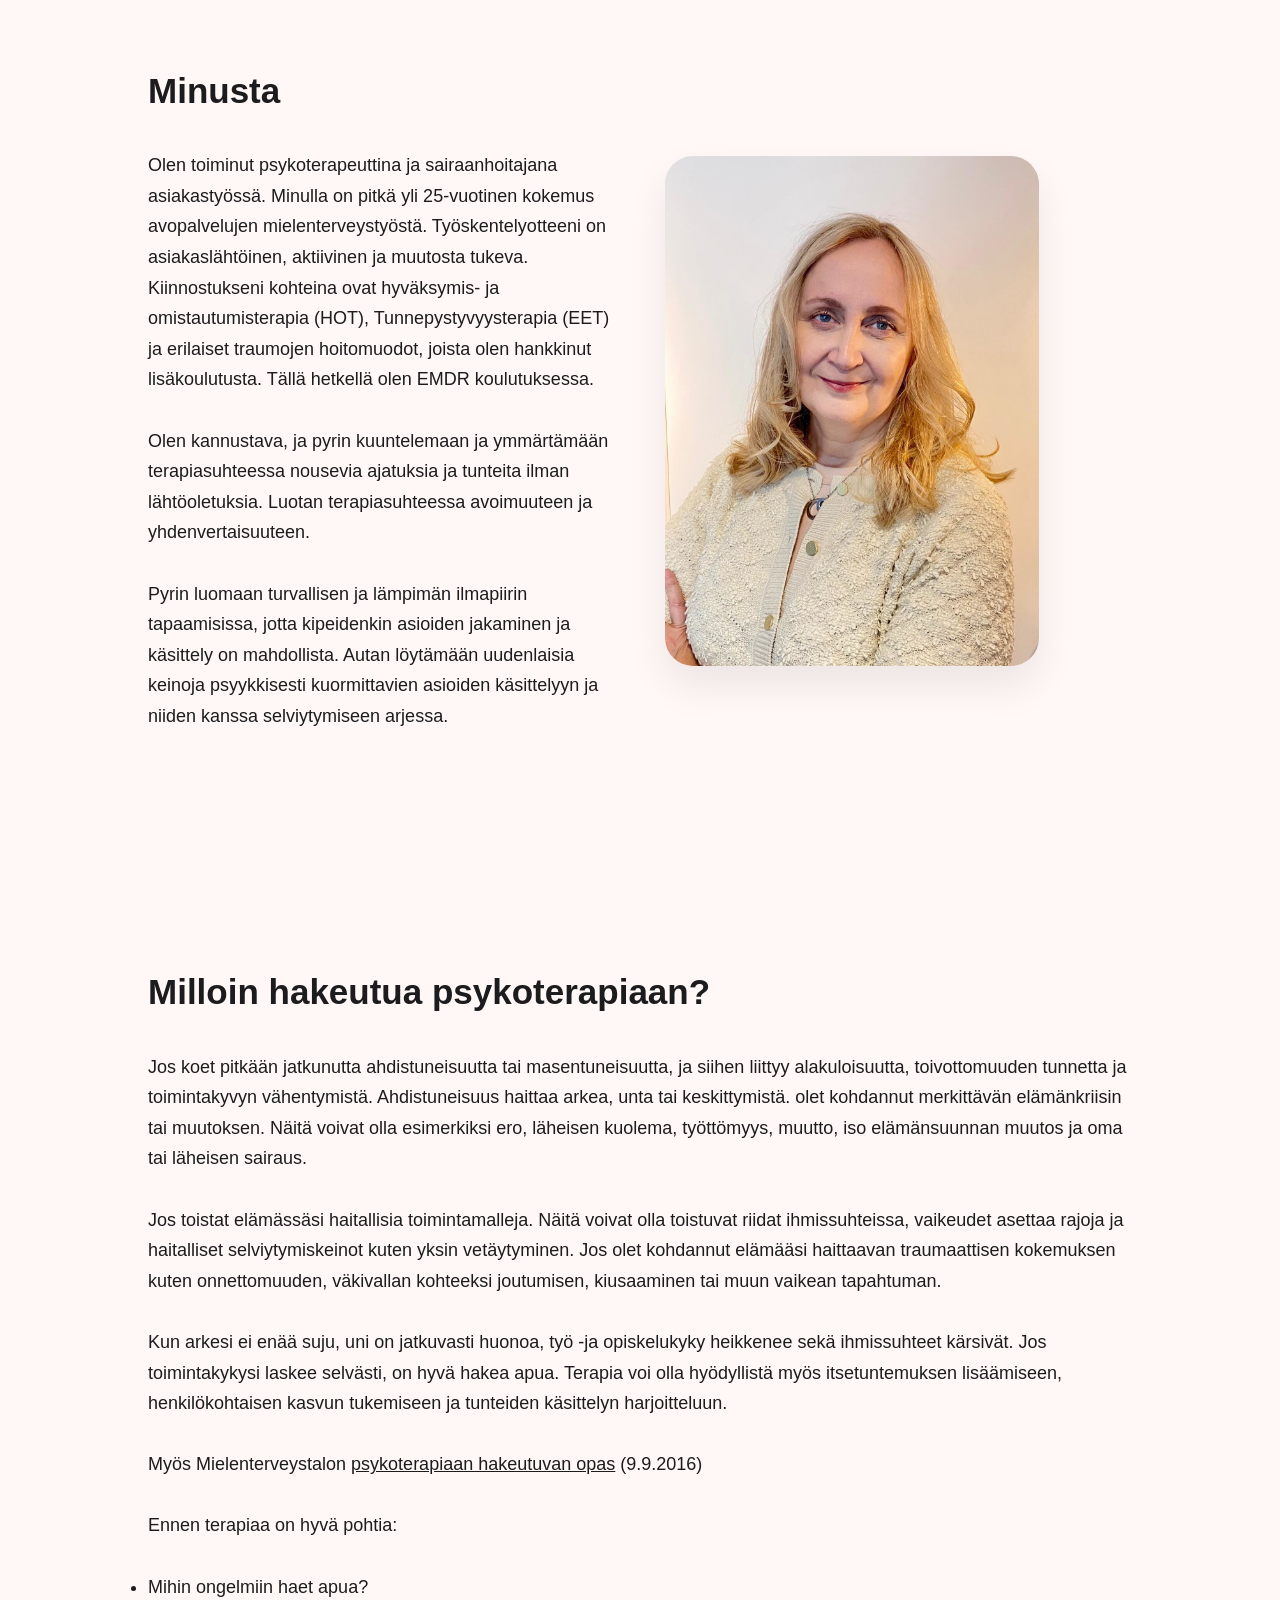
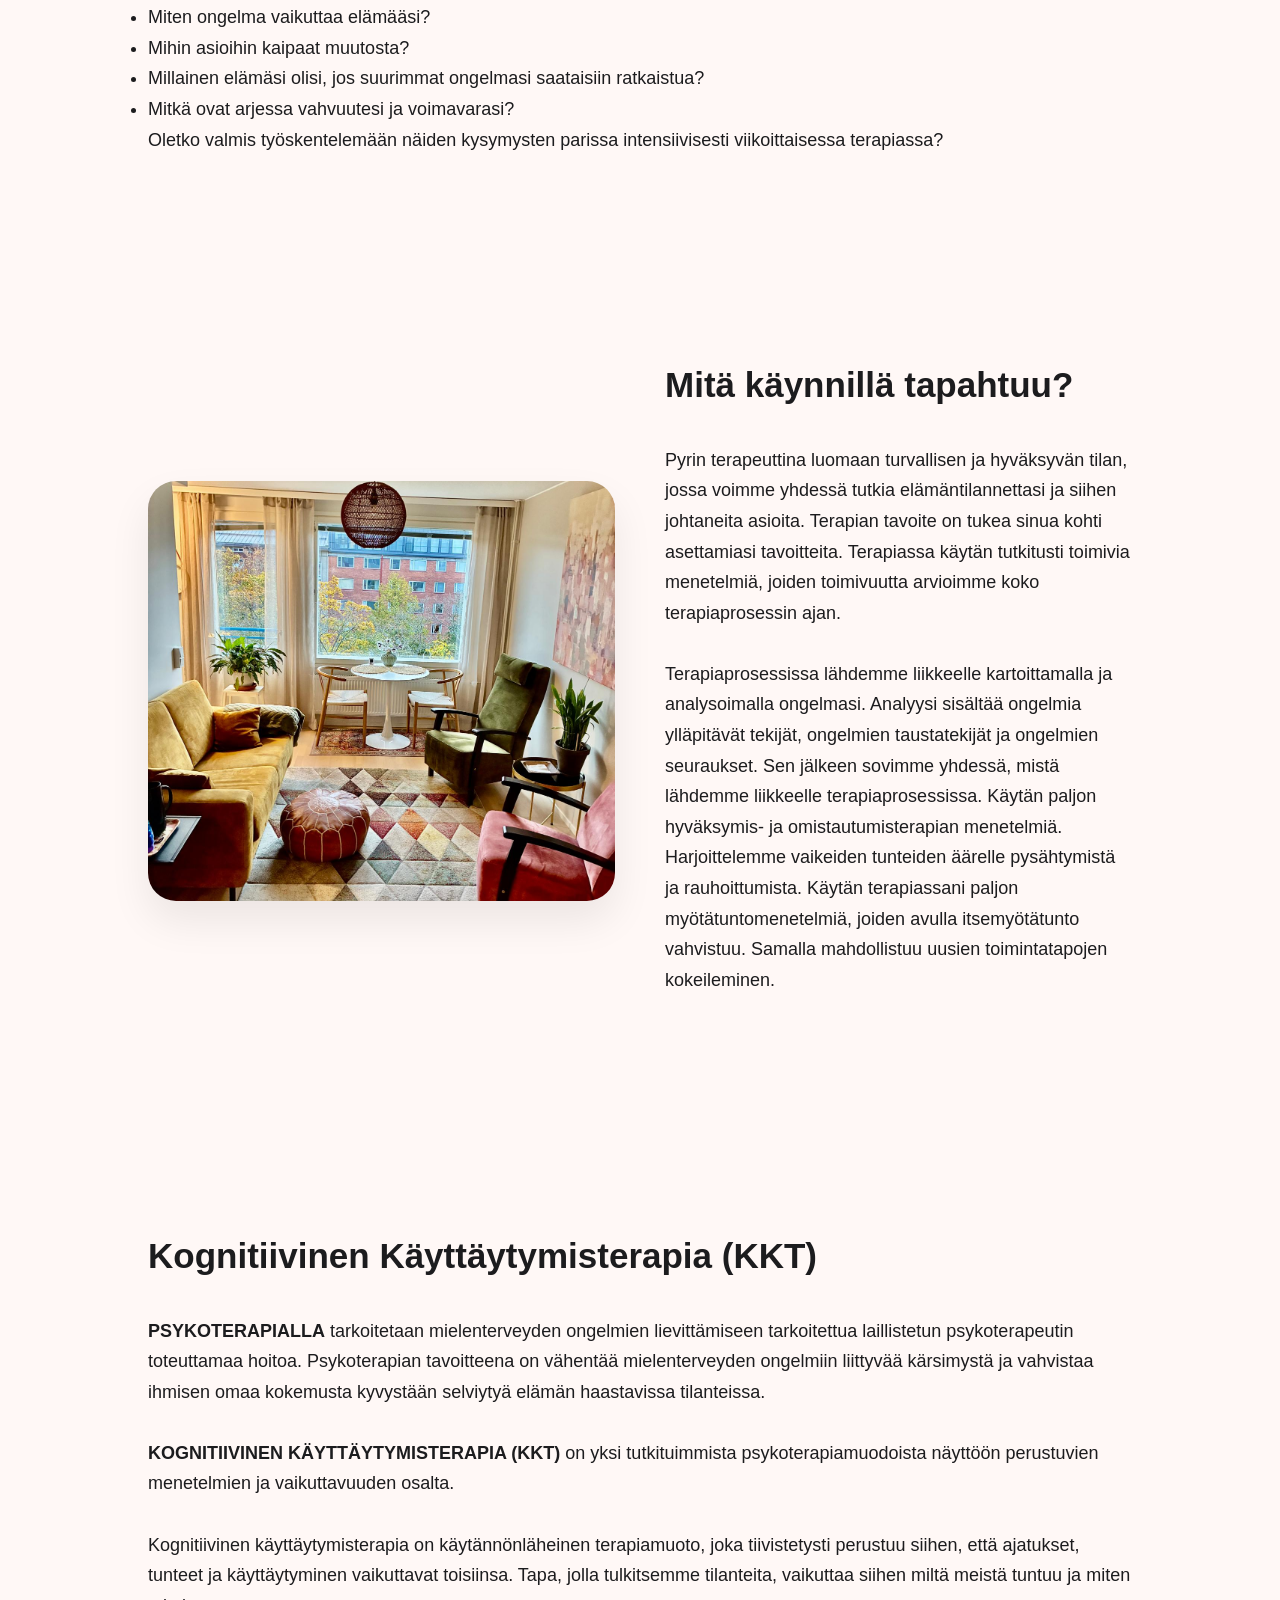
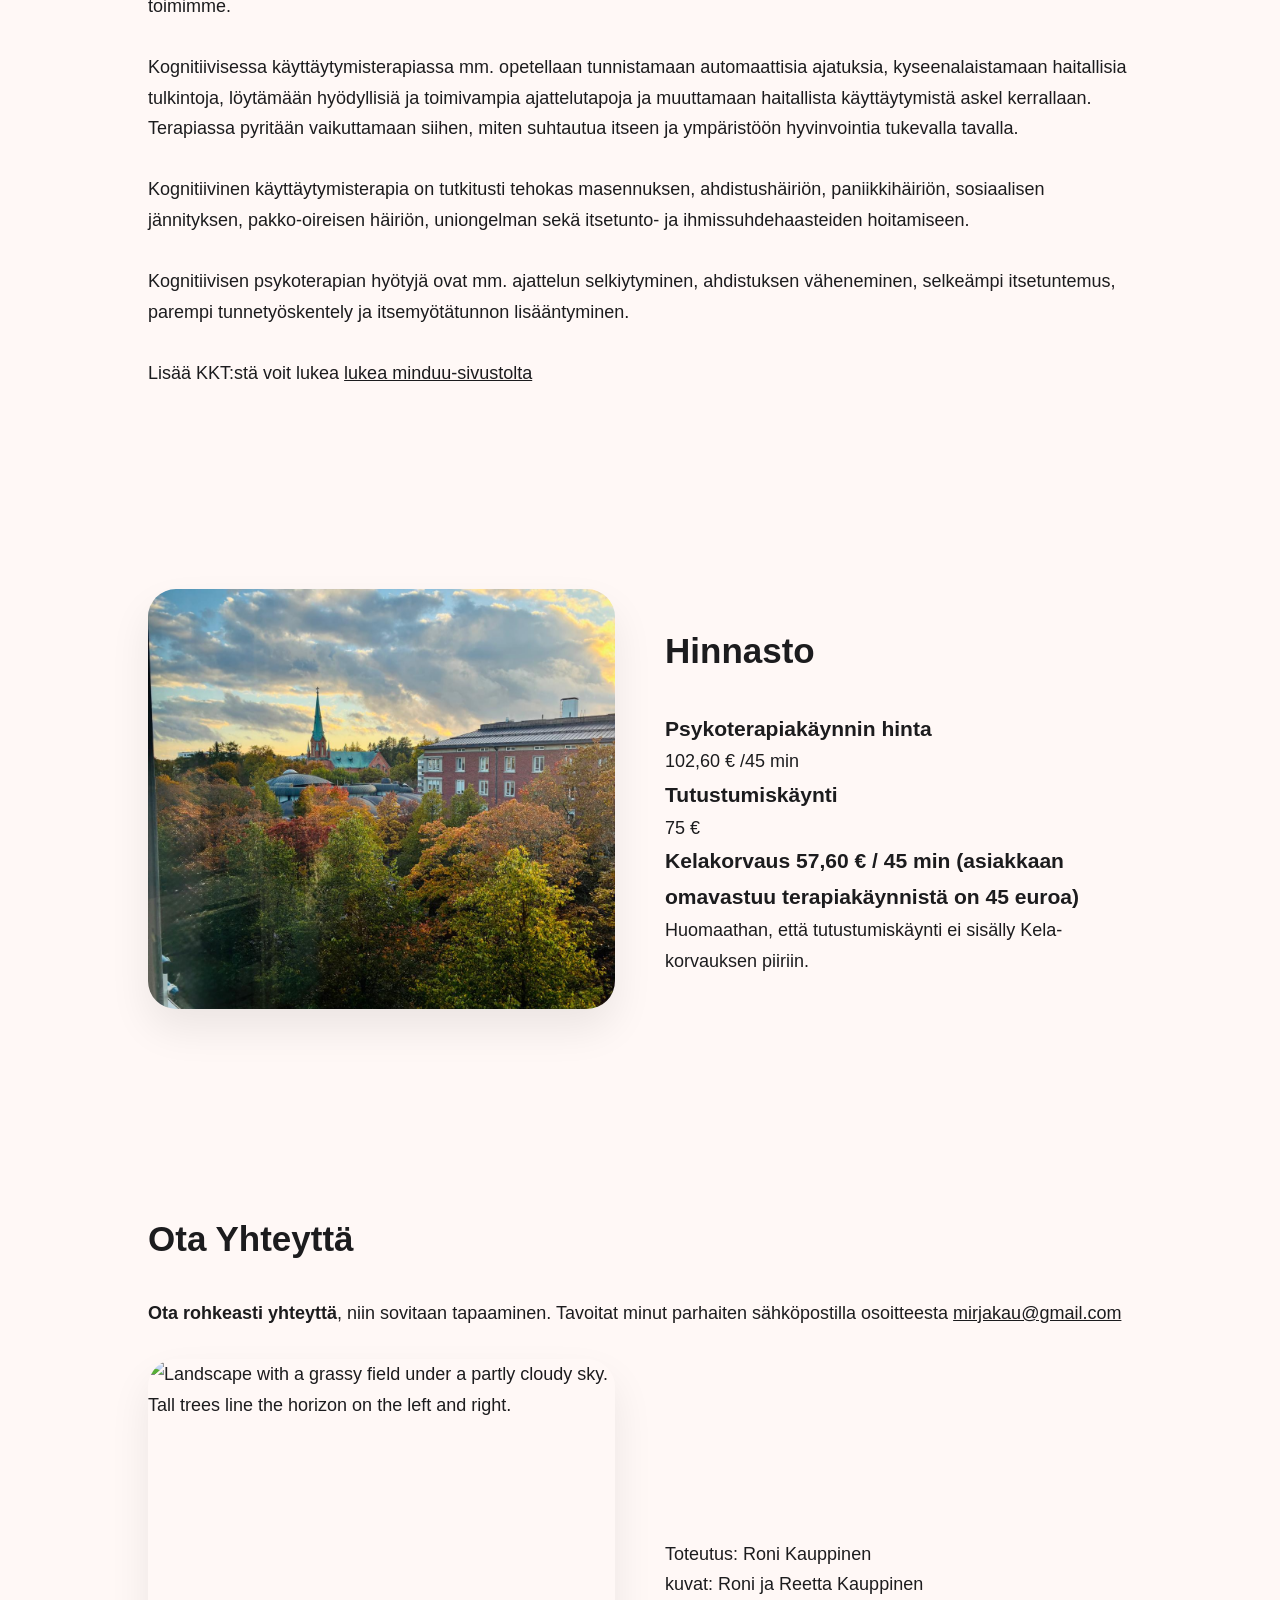
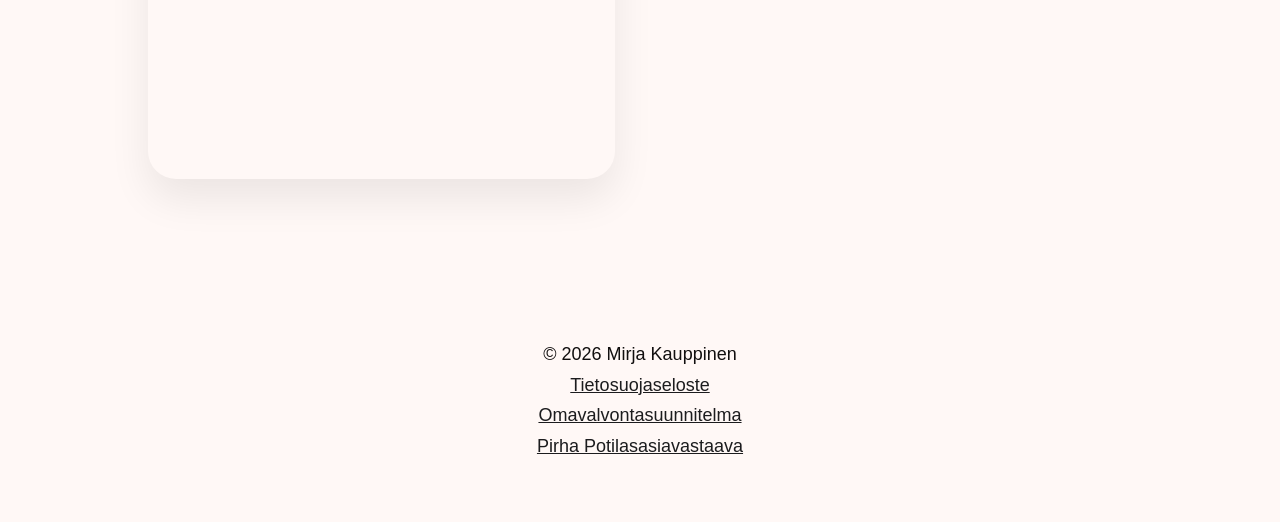
==== commit fde8872e: "some fixes" ====
--- a/index.html
+++ b/index.html
@@ -55,7 +55,7 @@
       <p>Olet lämpimästi tervetullut vastaanotolleni kun kaipaat tukea ahdistukseen, masennukseen tai muihin mielenterveyden haasteisiin.</p><br>
       <p>Tarjoan psykoterapiaa Tampereen ydinkeskustassa sijaitsevalla vastaanotollani tai etävastaanottona koko Suomeen. Olen koulutukseltani psykiatrinen sairaanhoitaja ja kognitiivisen käyttäytymisterapian psykoterapeutti, KKT. </p><br>
       <p>Viime vuodet olen työskennellyt yksityisenä psykoterapiayrittäjänä. Sitä ennen toimin aikuispsykiatrian erikoissairaanhoidossa sekä perusterveydenhuollon mielenterveyspalveluissa.</p><br>
-      <p>Terapiakäynnit ovat pääsääntöisesti kerran viikossa arkisin klo 10-19 välisenä aikana. Terapian kesto vaihtelee hoidon kohteeksi määriteltyjen ongelma-alueiden laajuuden ja hoidolle asetettujen tavoitteiden mukaisesti. Terapiaprosessi vaihtelee muutamasta käynnistä useampaan vuoteen. Jos hakeudut itsemaksavana tai vakuutusyhtiön maksavana asiakkaana terapiaan, niin voit sopia siitä suoraan minun kanssani. Kelan kuntoutuspsykoterapia on taas usein kestoltaan 1-3 vuotta. <a href="https://kela.fi/kuntoutuspsykoterapia" target="_blank">Kela kuntoutuspsykoterapia</a></p>
+      <p>Terapiakäynnit ovat pääsääntöisesti kerran viikossa arkisin klo 10-19 välisenä aikana. Terapian kesto vaihtelee hoidon kohteeksi määriteltyjen ongelma-alueiden laajuuden ja hoidolle asetettujen tavoitteiden mukaisesti. Terapiaprosessi vaihtelee muutamasta käynnistä useampaan vuoteen. Jos hakeudut itsemaksavana tai vakuutusyhtiön maksavana asiakkaana terapiaan, niin voit sopia siitä suoraan minun kanssani. Kelan kuntoutuspsykoterapia on taas usein kestoltaan 1-3 vuotta. <a href="https://kela.fi/kuntoutuspsykoterapia" target="_blank">Kela kuntoutuspsykoterapia</a></p><br>
       <p>Tarjoan myös vaativaa lääkinnällistä kuntoutusta, sen tarkoituksena on tukea sinua arjessa selviytymisessä ja päivittäisissä toiminnoissa sairaudesta tai vammasta huolimatta. Kuntoutuksen aikana etsitään yhdessä yksilöllisiä ratkaisuja ja toimintatapoja, joiden avulla arjen tilanteista selviytyminen olisi mahdollisimman sujuvaa. <a href="https://www.kela.fi/vaativa-laakinnallinen-kuntoutus" target="_blank">Vaativa lääkinnällinen kuntoutus</a></p>
     </section>
 
@@ -174,7 +174,7 @@
       <!--links-->
       <a href="assets/fkS9lr.pdf" target="_blank">Tietosuojaseloste</a><br>
       <a href="assets/U83O4k.pdf" target="_blank">Omavalvontasuunnitelma</a><br>
-      <a href="https://www.pirha.fi/fi/asiakkaalle/asiakkaan-ja-potilaan-oikeudet/potilasasiavastaava" target="_blank">pirha Potilasasiavastaava</a>
+      <a href="https://www.pirha.fi/fi/asiakkaalle/asiakkaan-ja-potilaan-oikeudet/potilasasiavastaava" target="_blank">Pirha Potilasasiavastaava</a>
     </footer>
     
     <script src="https://challenges.cloudflare.com/turnstile/v0/api.js" async defer></script>
